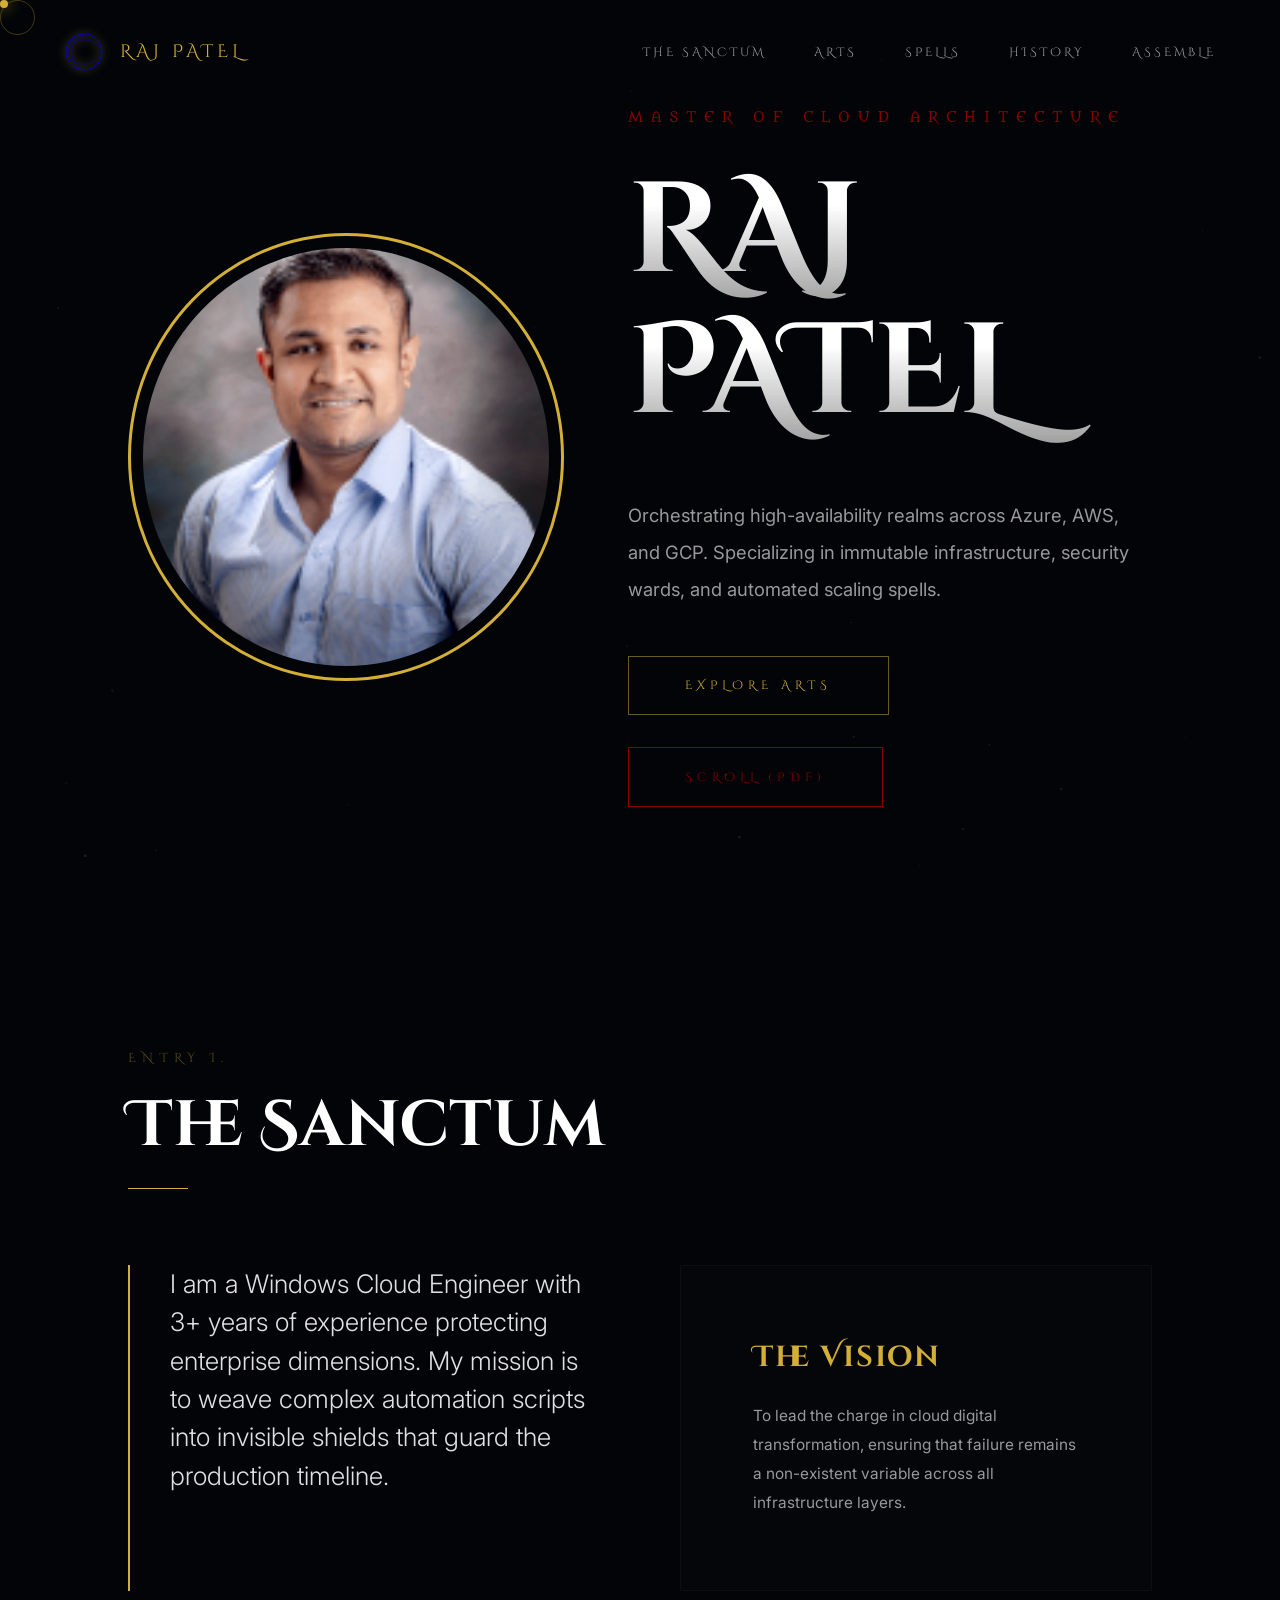
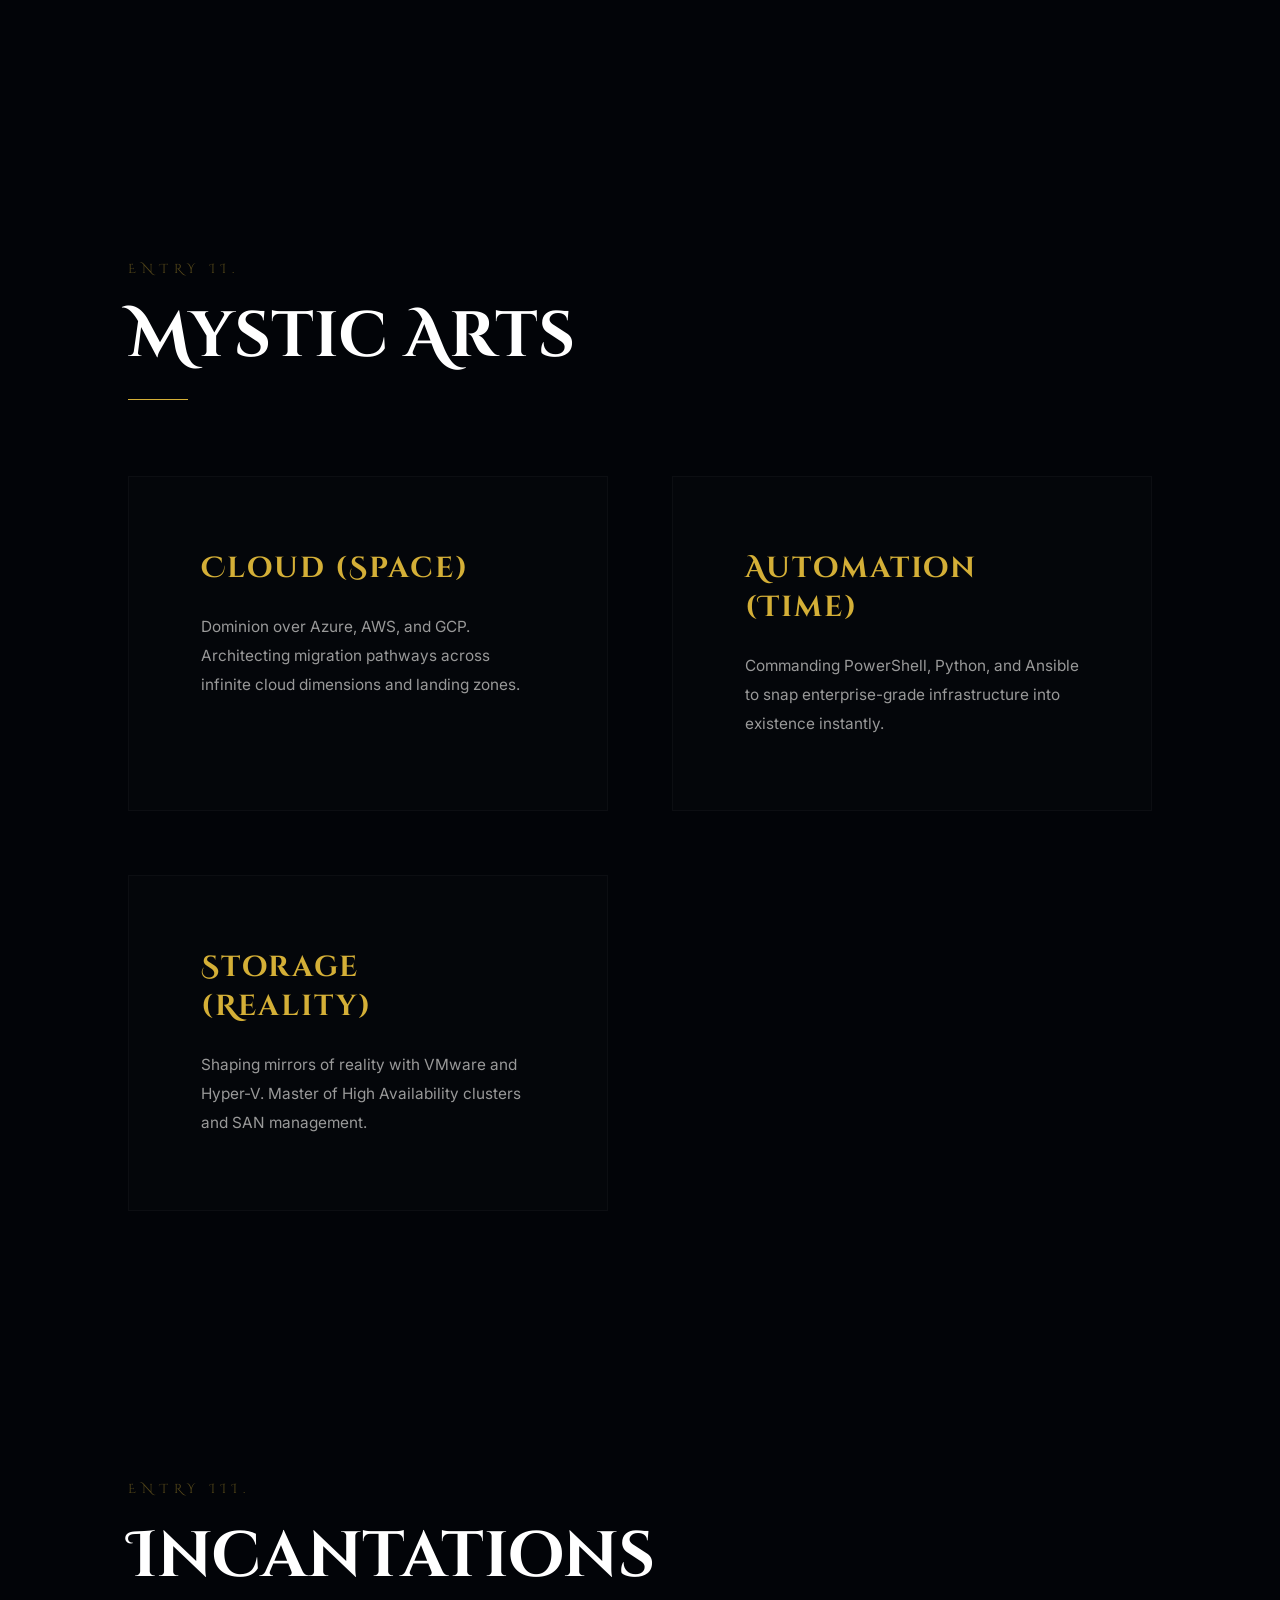
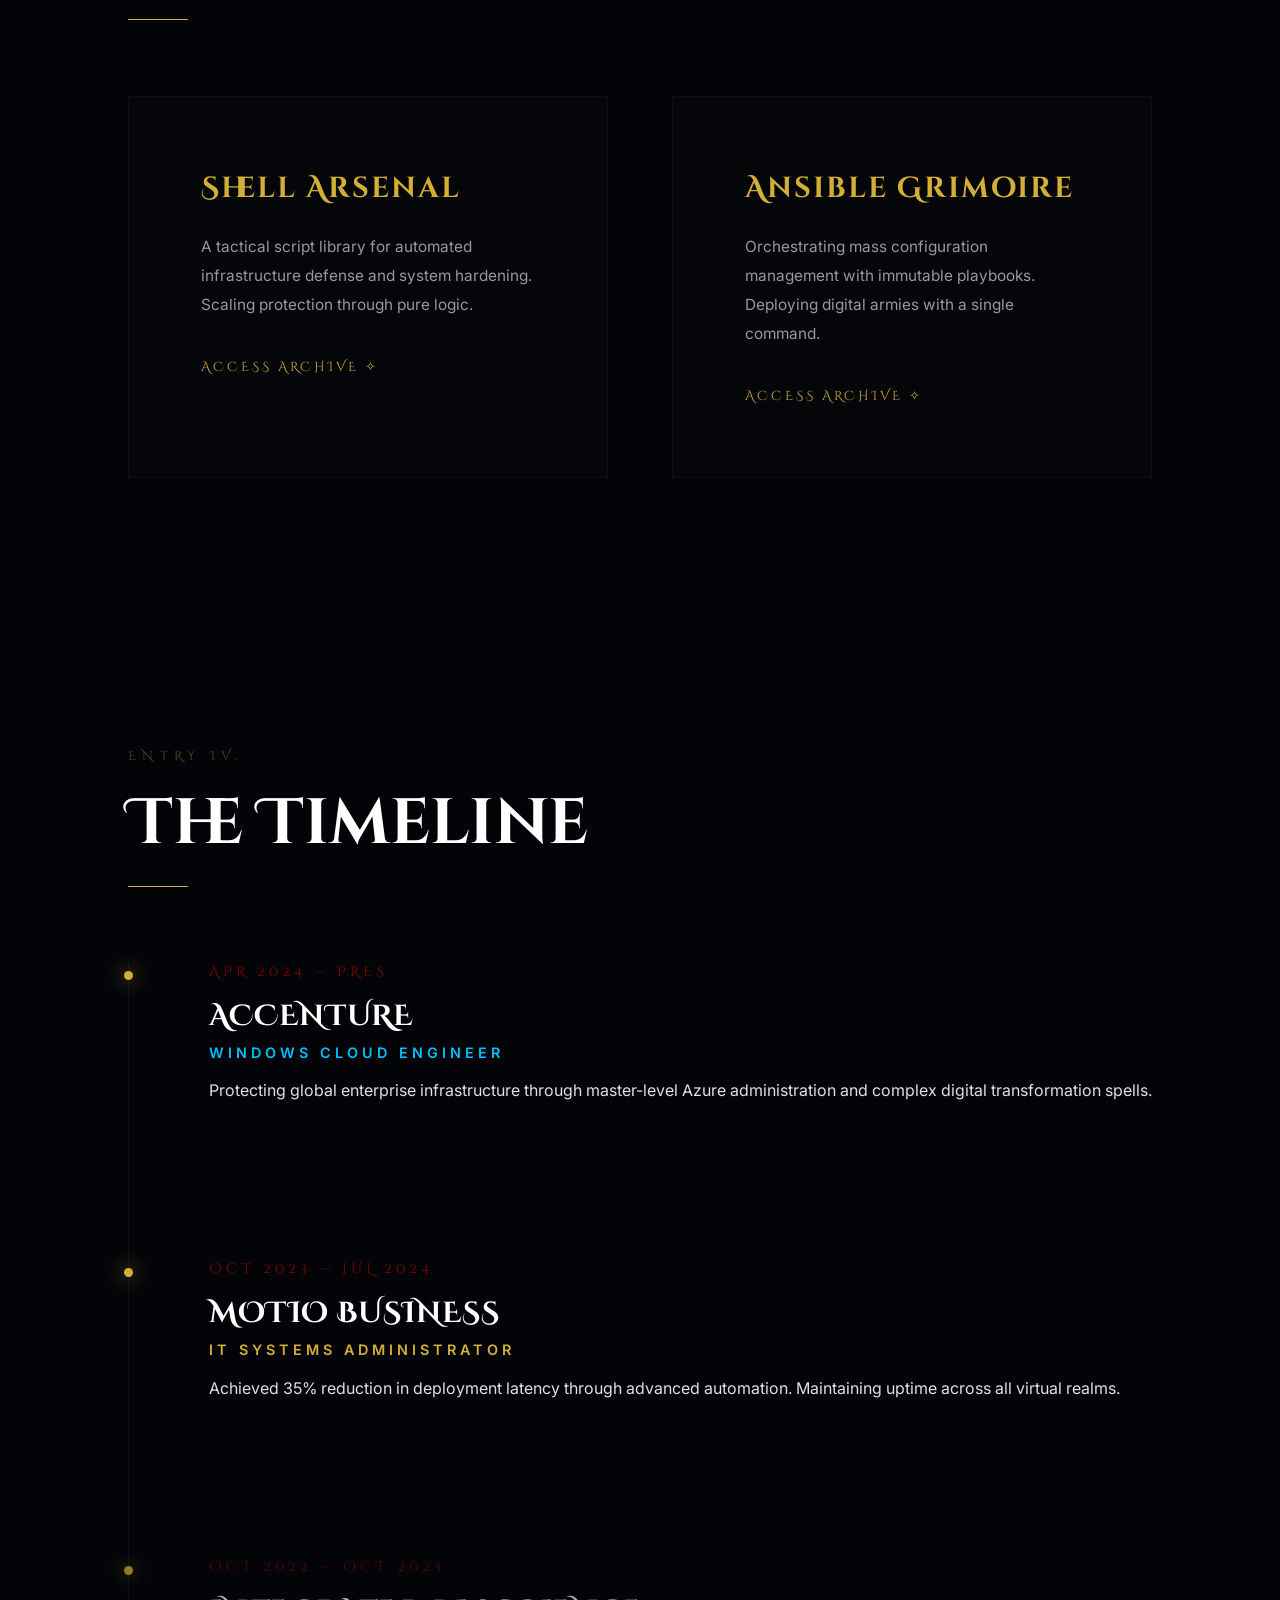
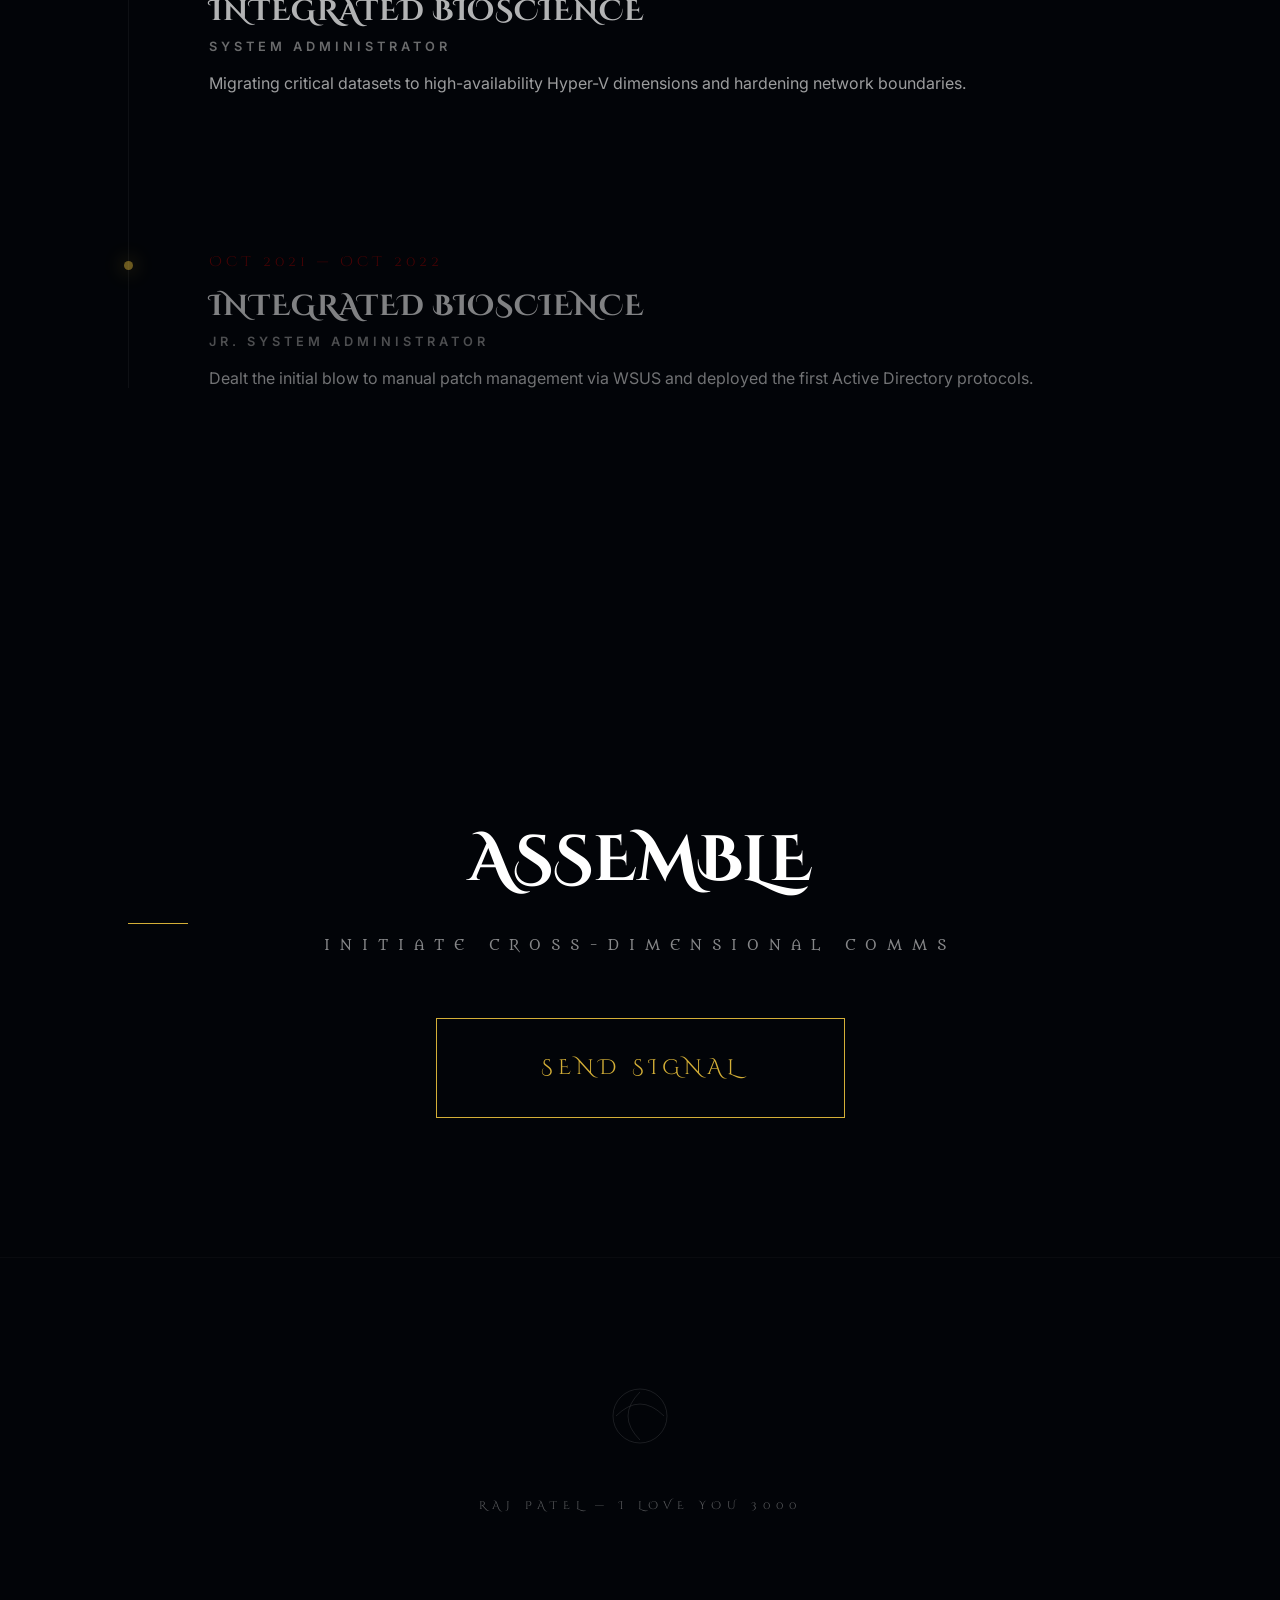
==== index.html @ f77d4f84 "Update index.html" ====
<!DOCTYPE html>
<html lang="en">

<head>
    <meta charset="UTF-8">
    <meta name="viewport" content="width=device-width, initial-scale=1.0">
    <meta name="description"
        content="Raj Patel | Sorcerer's Seal Refined. Professional Cloud Architect portfolio with master-level aesthetic and animated UI.">
    <title>Raj Patel | Sorcerer's Seal Refined</title>

    <!-- Favicon -->
    <link rel="icon" type="image/png" href="icon.png">
    <link rel="apple-touch-icon" href="icon.png">

    <!-- Premium Web Fonts -->
    <link rel="preconnect" href="https://fonts.googleapis.com">
    <link rel="preconnect" href="https://fonts.gstatic.com" crossorigin>
    <link
        href="https://fonts.googleapis.com/css2?family=Cinzel+Decorative:wght@400;700;900&family=Inter:wght@300;400;600;900&family=Metamorphous&display=swap"
        rel="stylesheet">

    <style>
        :root {
            /* Supreme Palette */
            --bg-void: #020408;
            --portal-gold: #d4af37;
            --eldritch-crimson: #8b0000;
            --mystic-blue: #00bfff;
            --text-silver: #e0e0e0;
            --text-dim: #999999;

            /* Fluid Typography */
            --font-size-hero: clamp(3rem, 10vw, 8rem);
            --font-size-h2: clamp(2rem, 5vw, 4rem);
            --font-size-body: clamp(0.9rem, 1.2vw, 1.1rem);

            /* Fonts */
            --font-mystic: 'Cinzel Decorative', cursive;
            --font-modern: 'Inter', sans-serif;
            --font-ancient: 'Metamorphous', serif;

            /* Smooth Motion */
            --ease-magic: cubic-bezier(0.25, 1, 0.5, 1);
            --magic-speed: 1s;
        }

        * {
            margin: 0;
            padding: 0;
            box-sizing: border-box;
            cursor: none;
        }

        html {
            scroll-behavior: smooth;
        }

        body {
            background-color: var(--bg-void);
            color: var(--text-silver);
            font-family: var(--font-modern);
            overflow-x: hidden;
            -webkit-font-smoothing: antialiased;
            width: 100%;
        }

        /* --- Magic Cursor Logic --- */
        #magic-cursor,
        #magic-aura {
            display: none;
        }

        /* Enable only on large hoverable devices */
        @media (hover: hover) and (min-width: 1025px) {
            #magic-cursor {
                position: fixed;
                width: 8px;
                height: 8px;
                background: var(--portal-gold);
                border-radius: 50%;
                pointer-events: none;
                z-index: 10000;
                box-shadow: 0 0 15px var(--portal-gold);
                display: block;
            }

            #magic-aura {
                position: fixed;
                width: 35px;
                height: 35px;
                border: 1px solid var(--portal-gold);
                border-radius: 50%;
                pointer-events: none;
                z-index: 9999;
                transition: transform 0.15s var(--ease-magic);
                opacity: 0.3;
                display: block;
            }
        }

        /* --- Background Particles --- */
        #magic-canvas {
            position: fixed;
            top: 0;
            left: 0;
            width: 100%;
            height: 100%;
            z-index: -10;
        }

        /* --- Navigation & Mobile Menu --- */
        nav {
            position: fixed;
            top: 0;
            width: 100%;
            padding: clamp(1rem, 3vw, 2rem) 5%;
            display: flex;
            justify-content: space-between;
            align-items: center;
            z-index: 9000;
            /* Stays above the overlay */
            transition: 0.5s var(--ease-magic);
        }

        nav.scrolled {
            padding: 1rem 5%;
            background: rgba(2, 4, 8, 0.9);
            backdrop-filter: blur(20px);
            border-bottom: 1px solid rgba(212, 175, 55, 0.1);
        }

        .logo-box {
            display: flex;
            align-items: center;
            gap: 1rem;
            text-decoration: none;
            z-index: 7000;
        }

        .logo-seal {
            width: clamp(30px, 4vw, 40px);
            height: clamp(30px, 4vw, 40px);
            fill: var(--portal-gold);
            filter: drop-shadow(0 0 5px var(--portal-gold));
        }

        .logo-text {
            font-family: var(--font-mystic);
            font-size: clamp(0.9rem, 1.5vw, 1.1rem);
            color: var(--portal-gold);
            letter-spacing: 4px;
        }

        /* Desktop Links */
        .desktop-links {
            display: flex;
            gap: 3rem;
        }

        .desktop-links a {
            text-decoration: none;
            color: var(--text-dim);
            font-family: var(--font-mystic);
            font-size: 0.75rem;
            text-transform: uppercase;
            letter-spacing: 3px;
            transition: 0.3s;
        }

        .desktop-links a:hover {
            color: var(--portal-gold);
            text-shadow: 0 0 10px var(--portal-gold);
        }

        /* Mobile Menu Controls */
        .menu-controls {
            display: none;
            z-index: 10000;
            position: relative;
        }

        .menu-trigger {
            width: 30px;
            height: 22px;
            display: flex;
            flex-direction: column;
            justify-content: space-between;
            transition: 0.4s;
            background: transparent;
            border: none;
            padding: 0;
        }

        .menu-trigger span {
            width: 100%;
            height: 2px;
            background: var(--portal-gold);
            transition: 0.4s var(--ease-magic);
            transform-origin: center;
        }

        /* Morph Animation */
        .menu-trigger.active span:nth-child(1) {
            transform: translateY(10px) rotate(45deg);
        }

        .menu-trigger.active span:nth-child(2) {
            opacity: 0;
            transform: scaleX(0);
        }

        .menu-trigger.active span:nth-child(3) {
            transform: translateY(-10px) rotate(-45deg);
        }

        /* Full Screen Overlay */
        #mobile-overlay {
            position: fixed;
            top: 0;
            left: 0;
            width: 100%;
            height: 100vh;
            background: rgba(2, 4, 8, 0.98);
            backdrop-filter: blur(20px);
            z-index: 6500;
            display: flex;
            flex-direction: column;
            justify-content: center;
            align-items: center;
            gap: clamp(2rem, 8vh, 4rem);
            visibility: hidden;
            opacity: 0;
            transform: scale(1.1);
            transition: all 0.6s var(--ease-magic);
        }

        #mobile-overlay.active {
            visibility: visible;
            opacity: 1;
            transform: scale(1);
        }

        #mobile-overlay a {
            font-family: var(--font-mystic);
            font-size: clamp(2rem, 10vw, 3rem);
            color: #fff;
            text-decoration: none;
            letter-spacing: 8px;
            transition: 0.4s;
            opacity: 0;
            transform: translateY(20px);
        }

        #mobile-overlay.active a {
            opacity: 1;
            transform: translateY(0);
        }

        #mobile-overlay a:hover {
            color: var(--portal-gold);
            transform: scale(1.1);
        }

        /* --- Hero Section --- */
        .hero {
            min-height: 100vh;
            display: flex;
            flex-wrap: wrap;
            align-items: center;
            justify-content: center;
            padding: 12vh 10%;
            gap: 5vw;
        }

        .hero-text {
            flex: 1.2;
            min-width: 320px;
        }

        .hero-visual {
            flex: 1;
            min-width: 320px;
            display: flex;
            justify-content: center;
            align-items: center;
        }

        .supreme-tag {
            color: var(--eldritch-crimson);
            font-family: var(--font-ancient);
            letter-spacing: 8px;
            font-size: clamp(0.7rem, 2vw, 0.9rem);
            margin-bottom: 1.5rem;
            text-transform: uppercase;
        }

        .hero-name {
            font-family: var(--font-mystic);
            font-size: var(--font-size-hero);
            line-height: 1.1;
            /* Increased to prevent clipping of decorative glyphs */
            color: #fff;
            margin-bottom: 2.5rem;
            padding: 0.1em 0;
            /* Extra clearance for descenders */
        }

        .hero-name span {
            display: block;
            background: linear-gradient(180deg, #fff 30%, #a0a0a0 100%);
            -webkit-background-clip: text;
            background-clip: text;
            -webkit-text-fill-color: transparent;
        }

        .portal-window {
            width: clamp(280px, 35vw, 500px);
            height: clamp(280px, 35vw, 500px);
            border-radius: 50%;
            border: 3px solid var(--portal-gold);
            padding: 12px;
            position: relative;
            background: radial-gradient(circle, rgba(212, 175, 55, 0.1) 0%, transparent 70%);
            animation: pulse-border 5s infinite ease-in-out;
        }

        @keyframes pulse-border {

            0%,
            100% {
                box-shadow: 0 0 30px rgba(212, 175, 55, 0.2);
                border-color: rgba(212, 175, 55, 0.5);
            }

            50% {
                box-shadow: 0 0 70px rgba(212, 175, 55, 0.7);
                border-color: var(--portal-gold);
            }
        }

        .portal-img {
            width: 100%;
            height: 100%;
            border-radius: 50%;
            object-fit: cover;
            filter: grayscale(20%) contrast(1.1);
            transition: 0.5s;
        }

        .portal-window:hover .portal-img {
            filter: grayscale(0%) contrast(1.2);
            transform: scale(1.05);
        }

        /* --- Sections --- */
        section {
            padding: 15vh 10%;
        }

        .header-box {
            margin-bottom: 6rem;
            position: relative;
        }

        .header-num {
            font-family: var(--font-mystic);
            color: var(--portal-gold);
            font-size: 0.8rem;
            opacity: 0.4;
            letter-spacing: 6px;
            display: block;
            margin-bottom: 1rem;
        }

        .header-title {
            font-family: var(--font-mystic);
            font-size: var(--font-size-h2);
            color: #fff;
            position: relative;
        }

        .header-title::after {
            content: '';
            position: absolute;
            left: 0;
            bottom: -20px;
            width: 60px;
            height: 1px;
            background: var(--portal-gold);
        }

        /* --- Cards & Grid --- */
        .mystic-grid {
            display: grid;
            grid-template-columns: repeat(auto-fit, minmax(320px, 1fr));
            gap: 4rem;
        }

        .supreme-card {
            background: rgba(255, 255, 255, 0.01);
            border: 1px solid rgba(255, 255, 255, 0.03);
            padding: clamp(2.5rem, 6vw, 4.5rem);
            position: relative;
            transition: 0.8s var(--ease-magic);
            overflow: hidden;
        }

        .supreme-card::before {
            content: '';
            position: absolute;
            top: 0;
            left: 0;
            width: 100%;
            height: 2px;
            background: linear-gradient(90deg, transparent, var(--portal-gold), transparent);
            transform: translateX(-100%);
            transition: 0.8s;
        }

        .supreme-card:hover {
            background: rgba(255, 255, 255, 0.03);
            border-color: rgba(212, 175, 55, 0.2);
            transform: translateY(-20px);
        }

        .supreme-card:hover::before {
            transform: translateX(100%);
        }

        .supreme-card h3 {
            font-family: var(--font-mystic);
            font-size: 1.8rem;
            margin-bottom: 1.5rem;
            color: var(--portal-gold);
            letter-spacing: 2px;
        }

        .supreme-card p {
            color: var(--text-dim);
            line-height: 1.9;
            font-size: var(--font-size-body);
        }

        .history-list {
            border-left: 1px solid rgba(255, 255, 255, 0.05);
            padding-left: clamp(2.5rem, 8vw, 5rem);
        }

        .history-node {
            margin-bottom: 10rem;
            position: relative;
        }

        .history-node::before {
            content: '';
            position: absolute;
            left: calc(-1 * clamp(2.5rem, 8vw, 5rem) - 5px);
            top: 0.5rem;
            width: 9px;
            height: 9px;
            background: var(--portal-gold);
            box-shadow: 0 0 20px var(--portal-gold);
            border-radius: 50%;
        }

        .node-meta {
            font-family: var(--font-mystic);
            color: var(--eldritch-crimson);
            font-size: 0.85rem;
            letter-spacing: 4px;
            margin-bottom: 1rem;
            display: block;
        }

        /* --- Buttons --- */
        .btn-group {
            display: flex;
            gap: 2rem;
            flex-wrap: wrap;
            margin-top: 3rem;
        }

        .btn-supreme {
            padding: 1.3rem 3.5rem;
            background: transparent;
            border: 1px solid rgba(212, 175, 55, 0.5);
            color: var(--portal-gold);
            font-family: var(--font-mystic);
            text-transform: uppercase;
            letter-spacing: 5px;
            text-decoration: none;
            display: inline-block;
            transition: 0.4s;
            position: relative;
            z-index: 1;
            overflow: hidden;
            font-size: 0.75rem;
        }

        .btn-supreme::after {
            content: '';
            position: absolute;
            top: 0;
            left: -100%;
            width: 100%;
            height: 100%;
            background: var(--portal-gold);
            transition: 0.5s var(--ease-magic);
            z-index: -1;
        }

        .btn-supreme:hover {
            color: #000;
            border-color: var(--portal-gold);
            box-shadow: 0 0 40px rgba(212, 175, 55, 0.4);
        }

        .btn-supreme:hover::after {
            left: 0;
        }

        /* --- Footer --- */
        footer {
            padding: 8rem 10%;
            border-top: 1px solid rgba(255, 255, 255, 0.03);
            text-align: center;
        }

        .footer-logo {
            width: 60px;
            margin-bottom: 3rem;
            opacity: 0.2;
            fill: var(--portal-gold);
        }

        /* --- Mobile Responsive Rules --- */
        @media (max-width: 1100px) {
            .hero {
                text-align: center;
                flex-direction: column;
                padding-top: 18vh;
            }

            .hero-text {
                order: 2;
                width: 100%;
                display: flex;
                flex-direction: column;
                align-items: center;
            }

            .btn-group {
                justify-content: center;
                width: 100%;
            }

            .hero-visual {
                order: 1;
                width: 100%;
                margin-bottom: 5rem;
            }

            .desktop-links {
                display: none;
            }

            .menu-controls {
                display: flex;
            }
        }

        @media (max-width: 600px) {
            section {
                padding: 12vh 8%;
            }

            .btn-group {
                flex-direction: row;
                justify-content: center;
                align-items: stretch;
                gap: 1rem;
                flex-wrap: nowrap;
                width: 100%;
            }

            .btn-supreme {
                flex: 1 1 0;
                display: flex;
                justify-content: center;
                align-items: center;
                text-align: center;
                padding: 1rem 0;
                font-size: 0.70rem;
                box-sizing: border-box;
                white-space: nowrap;
            }

            .history-list {
                padding-left: 2.5rem;
            }

            .history-node::before {
                left: -2.8rem;
            }
        }

        /* Reveal Animation Utility */
        .reveal {
            opacity: 0;
            transform: translateY(40px);
            transition: 1.2s var(--ease-magic);
        }

        .reveal.active {
            opacity: 1;
            transform: translateY(0);
        }
    </style>
</head>

<body>
    <!-- Magic Elements -->
    <div id="magic-cursor"></div>
    <div id="magic-aura"></div>
    <canvas id="magic-canvas"></canvas>

    <!-- Navigation Bar -->
    <nav id="navbar">
        <a href="#" class="logo-box">
            <svg class="logo-seal" viewBox="0 0 100 100">
                <circle cx="50" cy="50" r="45" fill="none" stroke="currentColor" stroke-width="2" />
                <path d="M 10 50 C 10 10, 90 10, 90 50 C 90 90, 10 90, 10 50" fill="none" stroke="currentColor" />
                <path d="M 50 10 C 10 10, 10 90, 50 90" fill="none" stroke="currentColor" />
            </svg>
            <span class="logo-text">RAJ PATEL</span>
        </a>
        <div class="desktop-links">
            <a href="#about">THE SANCTUM</a>
            <a href="#skills">ARTS</a>
            <a href="#projects">SPELLS</a>
            <a href="#experience">HISTORY</a>
            <a href="#contact">ASSEMBLE</a>
        </div>
        <div class="menu-controls">
            <button class="menu-trigger" onclick="toggleMenu()" aria-label="Open Menu">
                <span></span>
                <span></span>
                <span></span>
            </button>
        </div>
    </nav>

    <!-- Mobile Navigation Overlay -->
    <div id="mobile-overlay">
        <a href="#about" style="transition-delay: 0.1s;" onclick="toggleMenu()">Sanctum</a>
        <a href="#skills" style="transition-delay: 0.2s;" onclick="toggleMenu()">Arts</a>
        <a href="#projects" style="transition-delay: 0.3s;" onclick="toggleMenu()">Spells</a>
        <a href="#experience" style="transition-delay: 0.4s;" onclick="toggleMenu()">History</a>
        <a href="#contact" style="transition-delay: 0.5s;" onclick="toggleMenu()">Assemble</a>
    </div>

    <main>
        <!-- Hero Section -->
        <section class="hero" id="home">
            <div class="hero-visual reveal">
                <div class="portal-window">
                    <img src="https://iamraj-patel.github.io/image.png" alt="Raj Patel" class="portal-img">
                </div>
            </div>
            <div class="hero-text reveal">
                <p class="supreme-tag">Master of Cloud Architecture</p>
                <h1 class="hero-name">
                    <span>RAJ</span>
                    <span>PATEL</span>
                </h1>
                <p style="color: var(--text-dim); line-height: 2; font-size: 1.15rem; max-width: 600px;">
                    Orchestrating high-availability realms across Azure, AWS, and GCP. Specializing in immutable
                    infrastructure, security wards, and automated scaling spells.
                </p>
                <div class="btn-group">
                    <a href="#projects" class="btn-supreme">Explore Arts</a>
                    <a href="https://iamraj-patel.github.io/resume/Raj-Patel-08-01-2024.pdf" target="_blank"
                        class="btn-supreme"
                        style="border-color: var(--eldritch-crimson); color: var(--eldritch-crimson);">Scroll (PDF)</a>
                </div>
            </div>
        </section>

        <!-- About Section -->
        <section id="about" class="reveal">
            <div class="header-box">
                <span class="header-num">ENTRY I.</span>
                <h2 class="header-title">The Sanctum</h2>
            </div>
            <div style="display: grid; grid-template-columns: repeat(auto-fit, minmax(300px, 1fr)); gap: 5rem;">
                <p
                    style="font-size: 1.6rem; font-weight: 300; line-height: 1.5; border-left: 2px solid var(--portal-gold); padding-left: 2.5rem;">
                    I am a Windows Cloud Engineer with 3+ years of experience protecting enterprise dimensions. My
                    mission is to weave complex automation scripts into invisible shields that guard the production
                    timeline.
                </p>
                <div class="supreme-card">
                    <h3>The Vision</h3>
                    <p>To lead the charge in cloud digital transformation, ensuring that failure remains a non-existent
                        variable across all infrastructure layers.</p>
                </div>
            </div>
        </section>

        <!-- Skills Section -->
        <section id="skills" class="reveal">
            <div class="header-box">
                <span class="header-num">ENTRY II.</span>
                <h2 class="header-title">Mystic Arts</h2>
            </div>
            <div class="mystic-grid">
                <div class="supreme-card">
                    <h3>Cloud (Space)</h3>
                    <p>Dominion over Azure, AWS, and GCP. Architecting migration pathways across infinite cloud
                        dimensions and landing zones.</p>
                </div>
                <div class="supreme-card">
                    <h3>Automation (Time)</h3>
                    <p>Commanding PowerShell, Python, and Ansible to snap enterprise-grade infrastructure into existence
                        instantly.</p>
                </div>
                <div class="supreme-card">
                    <h3>Storage (Reality)</h3>
                    <p>Shaping mirrors of reality with VMware and Hyper-V. Master of High Availability clusters and SAN
                        management.</p>
                </div>
            </div>
        </section>

        <!-- Projects Section -->
        <section id="projects" class="reveal">
            <div class="header-box">
                <span class="header-num">ENTRY III.</span>
                <h2 class="header-title">Incantations</h2>
            </div>
            <div class="mystic-grid">
                <div class="supreme-card">
                    <h3>Shell Arsenal</h3>
                    <p>A tactical script library for automated infrastructure defense and system hardening. Scaling
                        protection through pure logic.</p>
                    <a href="https://github.com/iamraj-patel/shell-script" target="_blank"
                        style="color: var(--portal-gold); text-decoration: none; display: block; margin-top: 2.5rem; font-family: var(--font-mystic); letter-spacing: 3px; font-size: 0.8rem;">ACCESS
                        ARCHIVE ✧</a>
                </div>
                <div class="supreme-card">
                    <h3>Ansible Grimoire</h3>
                    <p>Orchestrating mass configuration management with immutable playbooks. Deploying digital armies
                        with a single command.</p>
                    <a href="https://github.com/iamraj-patel/Ansible-Main" target="_blank"
                        style="color: var(--portal-gold); text-decoration: none; display: block; margin-top: 2.5rem; font-family: var(--font-mystic); letter-spacing: 3px; font-size: 0.8rem;">ACCESS
                        ARCHIVE ✧</a>
                </div>
            </div>
        </section>

        <!-- Experience Section -->
        <section id="experience" class="reveal">
            <div class="header-box">
                <span class="header-num">ENTRY IV.</span>
                <h2 class="header-title">The Timeline</h2>
            </div>
            <div class="history-list">
                <div class="history-node">
                    <span class="node-meta">APR 2024 — PRES</span>
                    <h3
                        style="font-family: var(--font-mystic); color: #fff; font-size: 1.8rem; margin-bottom: 0.5rem; letter-spacing: 1px;">
                        ACCENTURE</h3>
                    <p
                        style="color: var(--mystic-blue); margin-bottom: 1.2rem; font-size: 0.9rem; letter-spacing: 4px; font-weight: 600;">
                        WINDOWS CLOUD ENGINEER</p>
                    <p>Protecting global enterprise infrastructure through master-level Azure administration and complex
                        digital transformation spells.</p>
                </div>
                <div class="history-node">
                    <span class="node-meta">OCT 2023 — JUL 2024</span>
                    <h3
                        style="font-family: var(--font-mystic); color: #fff; font-size: 1.8rem; margin-bottom: 0.5rem; letter-spacing: 1px;">
                        MOTIO BUSINESS</h3>
                    <p
                        style="color: var(--portal-gold); margin-bottom: 1.2rem; font-size: 0.9rem; letter-spacing: 4px; font-weight: 600;">
                        IT SYSTEMS ADMINISTRATOR</p>
                    <p>Achieved 35% reduction in deployment latency through advanced automation. Maintaining uptime
                        across all virtual realms.</p>
                </div>
                <div class="history-node" style="opacity: 0.7;">
                    <span class="node-meta">OCT 2022 — OCT 2023</span>
                    <h3
                        style="font-family: var(--font-mystic); color: #fff; font-size: 1.8rem; margin-bottom: 0.5rem; letter-spacing: 1px;">
                        INTEGRATED BIOSCIENCE</h3>
                    <p
                        style="color: var(--text-dim); margin-bottom: 1.2rem; font-size: 0.8rem; letter-spacing: 4px; font-weight: 600;">
                        SYSTEM ADMINISTRATOR</p>
                    <p>Migrating critical datasets to high-availability Hyper-V dimensions and hardening network
                        boundaries.</p>
                </div>
                <div class="history-node" style="opacity: 0.5;">
                    <span class="node-meta">OCT 2021 — OCT 2022</span>
                    <h3
                        style="font-family: var(--font-mystic); color: #fff; font-size: 1.8rem; margin-bottom: 0.5rem; letter-spacing: 1px;">
                        INTEGRATED BIOSCIENCE</h3>
                    <p
                        style="color: var(--text-dim); margin-bottom: 1.2rem; font-size: 0.8rem; letter-spacing: 4px; font-weight: 600;">
                        JR. SYSTEM ADMINISTRATOR</p>
                    <p>Dealt the initial blow to manual patch management via WSUS and deployed the first Active
                        Directory protocols.</p>
                </div>
            </div>
        </section>

        <!-- Final Signal -->
        <section id="contact" style="text-align: center;" class="reveal">
            <h2 class="header-title" style="margin-bottom: 2rem;">ASSEMBLE</h2>
            <p
                style="letter-spacing: 10px; font-family: var(--font-ancient); margin-bottom: 4rem; opacity: 0.6; font-size: 0.9rem;">
                INITIATE CROSS-DIMENSIONAL COMMS</p>
            <a href="mailto:rajpatel2011998@gmail.com" class="btn-supreme"
                style="font-size: 1.3rem; padding: 2.2rem 6.5rem; border-color: var(--portal-gold);">Send Signal</a>
        </section>
    </main>

    <footer>
        <svg class="footer-logo" viewBox="0 0 100 100">
            <circle cx="50" cy="50" r="45" fill="none" stroke="currentColor" stroke-width="1" />
            <path d="M 10 50 Q 50 10 90 50" fill="none" stroke="currentColor" />
            <path d="M 50 10 Q 10 50 50 90" fill="none" stroke="currentColor" />
        </svg>
        <p
            style="font-family: var(--font-mystic); letter-spacing: 6px; opacity: 0.4; font-size: 0.7rem; text-transform: uppercase;">
            RAJ PATEL — I LOVE YOU 3000
        </p>
    </footer>

    <script>
        // --- Magic Cursor Flow (Desktop Only) ---
        const cursor = document.getElementById('magic-cursor');
        const aura = document.getElementById('magic-aura');

        const isHoverDevice = window.matchMedia("(hover: hover) and (min-width: 1025px)").matches;

        if (isHoverDevice && cursor && aura) {
            document.addEventListener('mousemove', (e) => {
                cursor.style.left = e.clientX + 'px';
                cursor.style.top = e.clientY + 'px';
                aura.style.left = (e.clientX - 17.5) + 'px';
                aura.style.top = (e.clientY - 17.5) + 'px';
            });
        }

        // --- Improved Menu Toggle ---
        function toggleMenu() {
            const trigger = document.querySelector('.menu-trigger');
            const overlay = document.getElementById('mobile-overlay');
            const isClosing = overlay.classList.contains('active');

            trigger.classList.toggle('active');
            overlay.classList.toggle('active');

            document.body.style.overflow = isClosing ? 'auto' : 'hidden';

            // Add a "Sling Ring" rotation effect to the overlay when opening
            if (!isClosing) {
                overlay.style.transition = 'all 0.8s cubic-bezier(0.25, 1, 0.5, 1)';
            } else {
                overlay.style.transition = 'all 0.5s ease-in';
            }
        }

        // --- Sticky Navbar Transition ---
        window.addEventListener('scroll', () => {
            const nav = document.getElementById('navbar');
            if (window.scrollY > 80) nav.classList.add('scrolled');
            else nav.classList.remove('scrolled');
        });

        // --- Magic Particle Field ---
        const canvas = document.getElementById('magic-canvas');
        const ctx = canvas.getContext('2d');
        let pts = [];

        function initCanvas() {
            canvas.width = window.innerWidth;
            canvas.height = window.innerHeight;
        }
        window.addEventListener('resize', initCanvas);
        initCanvas();

        class Spark {
            constructor() { this.spawn(); }
            spawn() {
                this.x = Math.random() * canvas.width;
                this.y = Math.random() * canvas.height;
                this.r = Math.random() * 1.5;
                this.vX = (Math.random() - 0.5) * 0.3;
                this.vY = (Math.random() - 0.5) * 0.3;
                this.o = Math.random();
            }
            update() {
                this.x += this.vX; this.y += this.vY;
                if (this.x < 0 || this.x > canvas.width || this.y < 0 || this.y > canvas.height) this.spawn();
            }
            draw() {
                ctx.fillStyle = `rgba(212, 175, 55, ${this.o * 0.15})`;
                ctx.beginPath(); ctx.arc(this.x, this.y, this.r, 0, Math.PI * 2); ctx.fill();
            }
        }
        for (let i = 0; i < 70; i++) pts.push(new Spark());

        function loop() {
            ctx.clearRect(0, 0, canvas.width, canvas.height);
            pts.forEach(p => { p.update(); p.draw(); });
            requestAnimationFrame(loop);
        }
        loop();

        // --- Intersection Reveal Observer ---
        const observer = new IntersectionObserver((entries) => {
            entries.forEach(e => { if (e.isIntersecting) e.target.classList.add('active'); });
        }, { threshold: 0.1 });
        document.querySelectorAll('.reveal').forEach(el => observer.observe(el));
    </script>
</body>

</html>
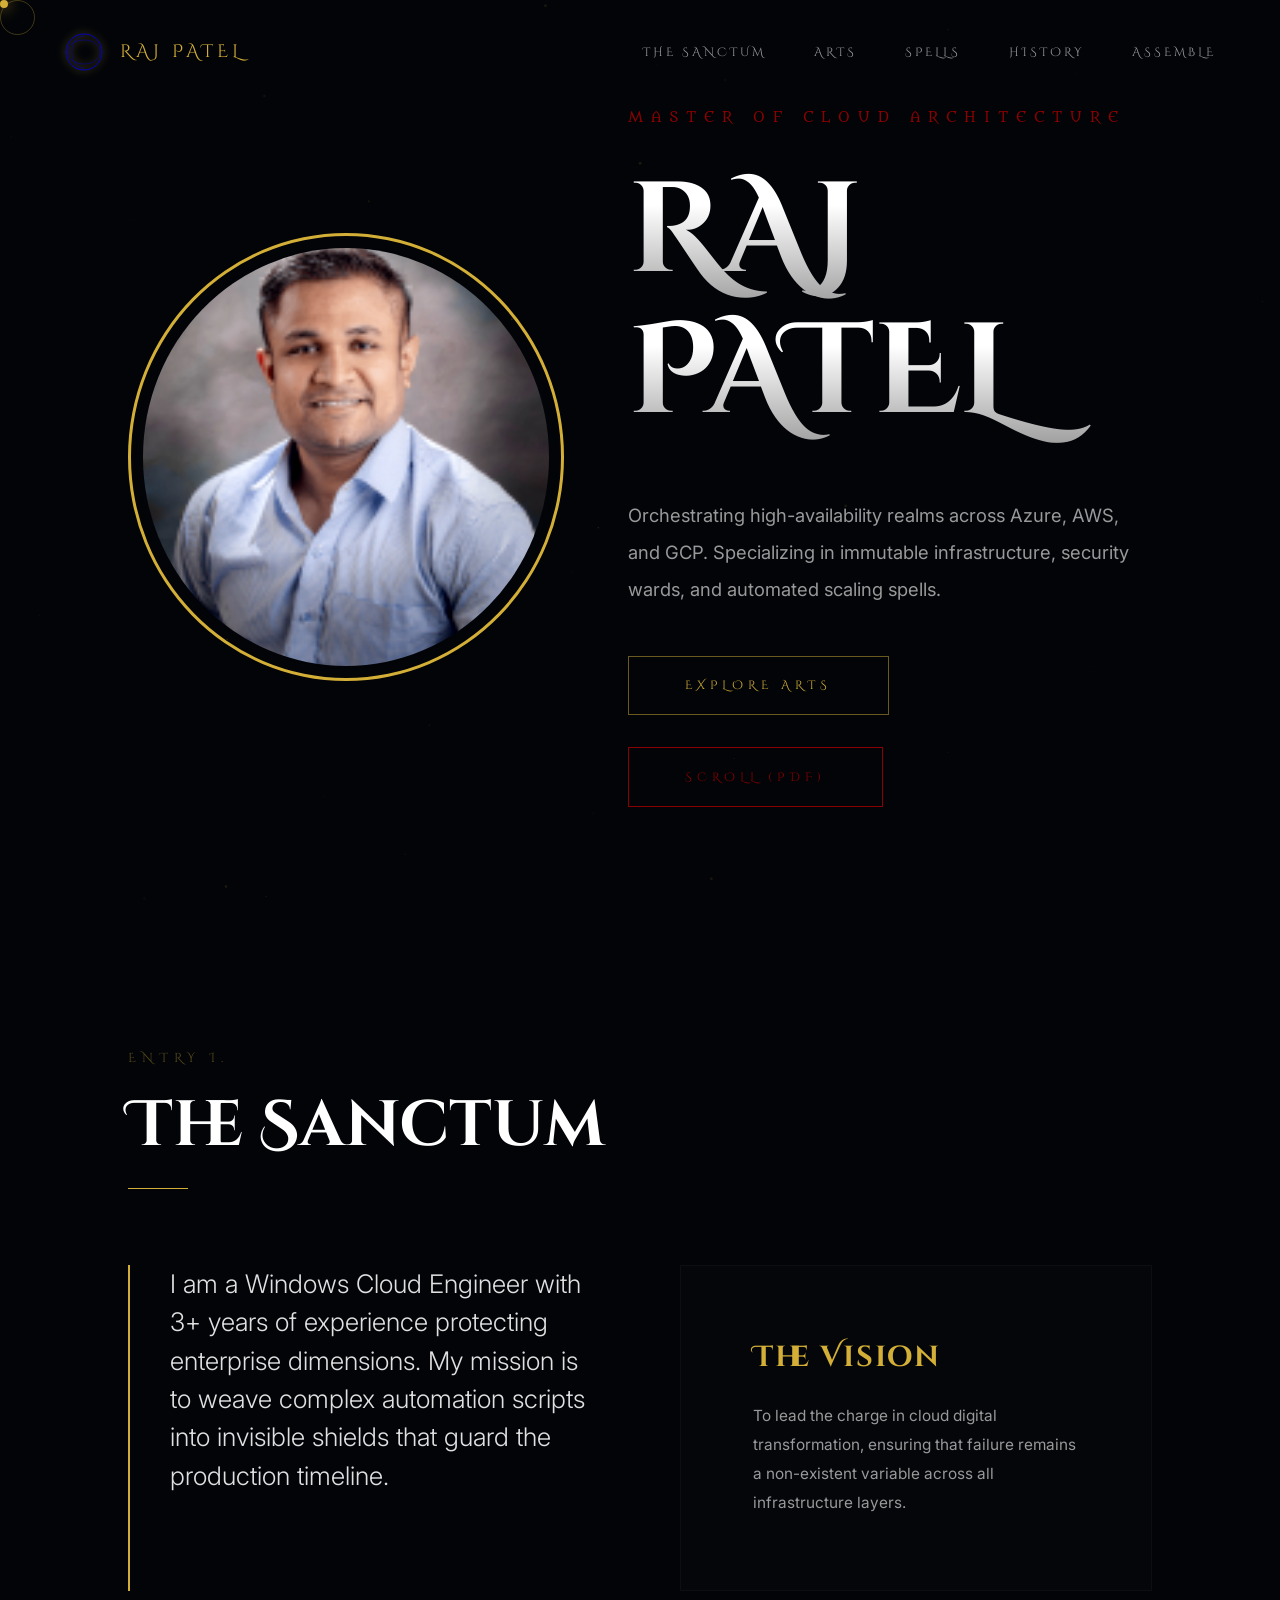
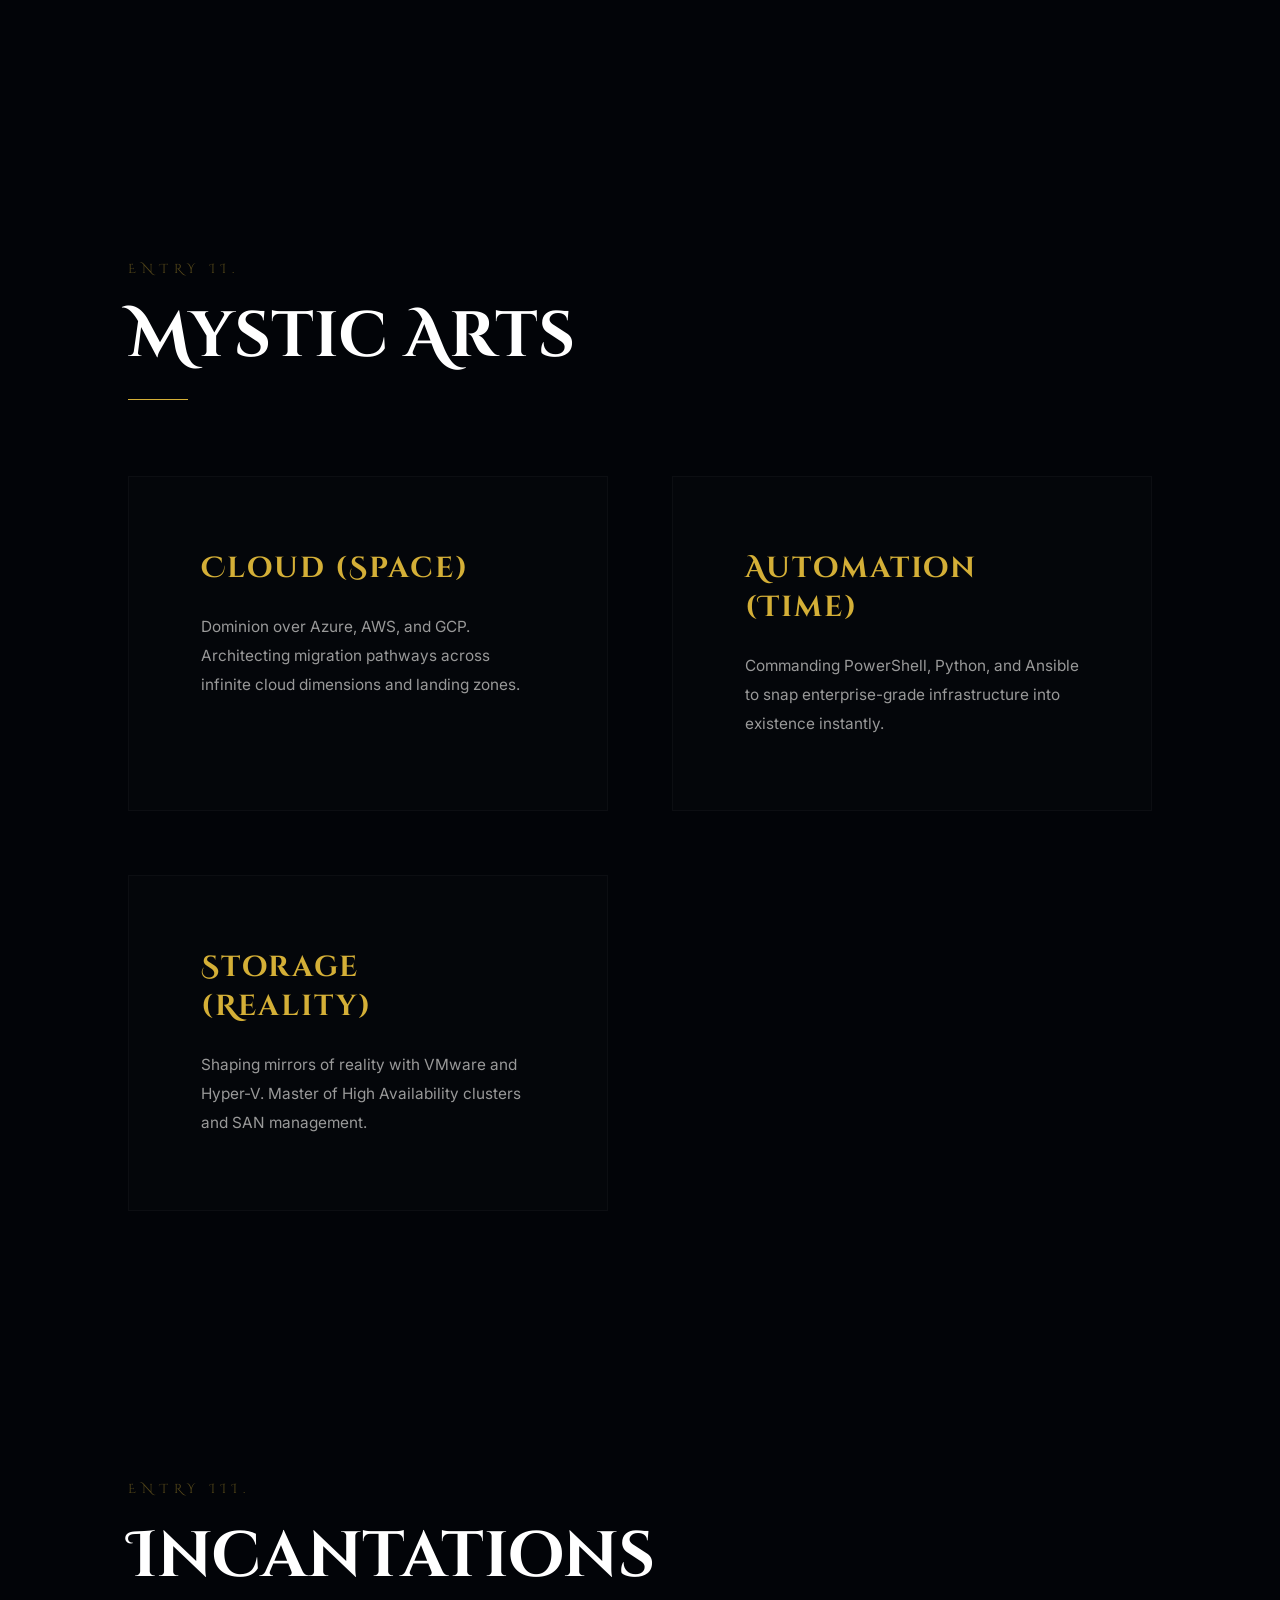
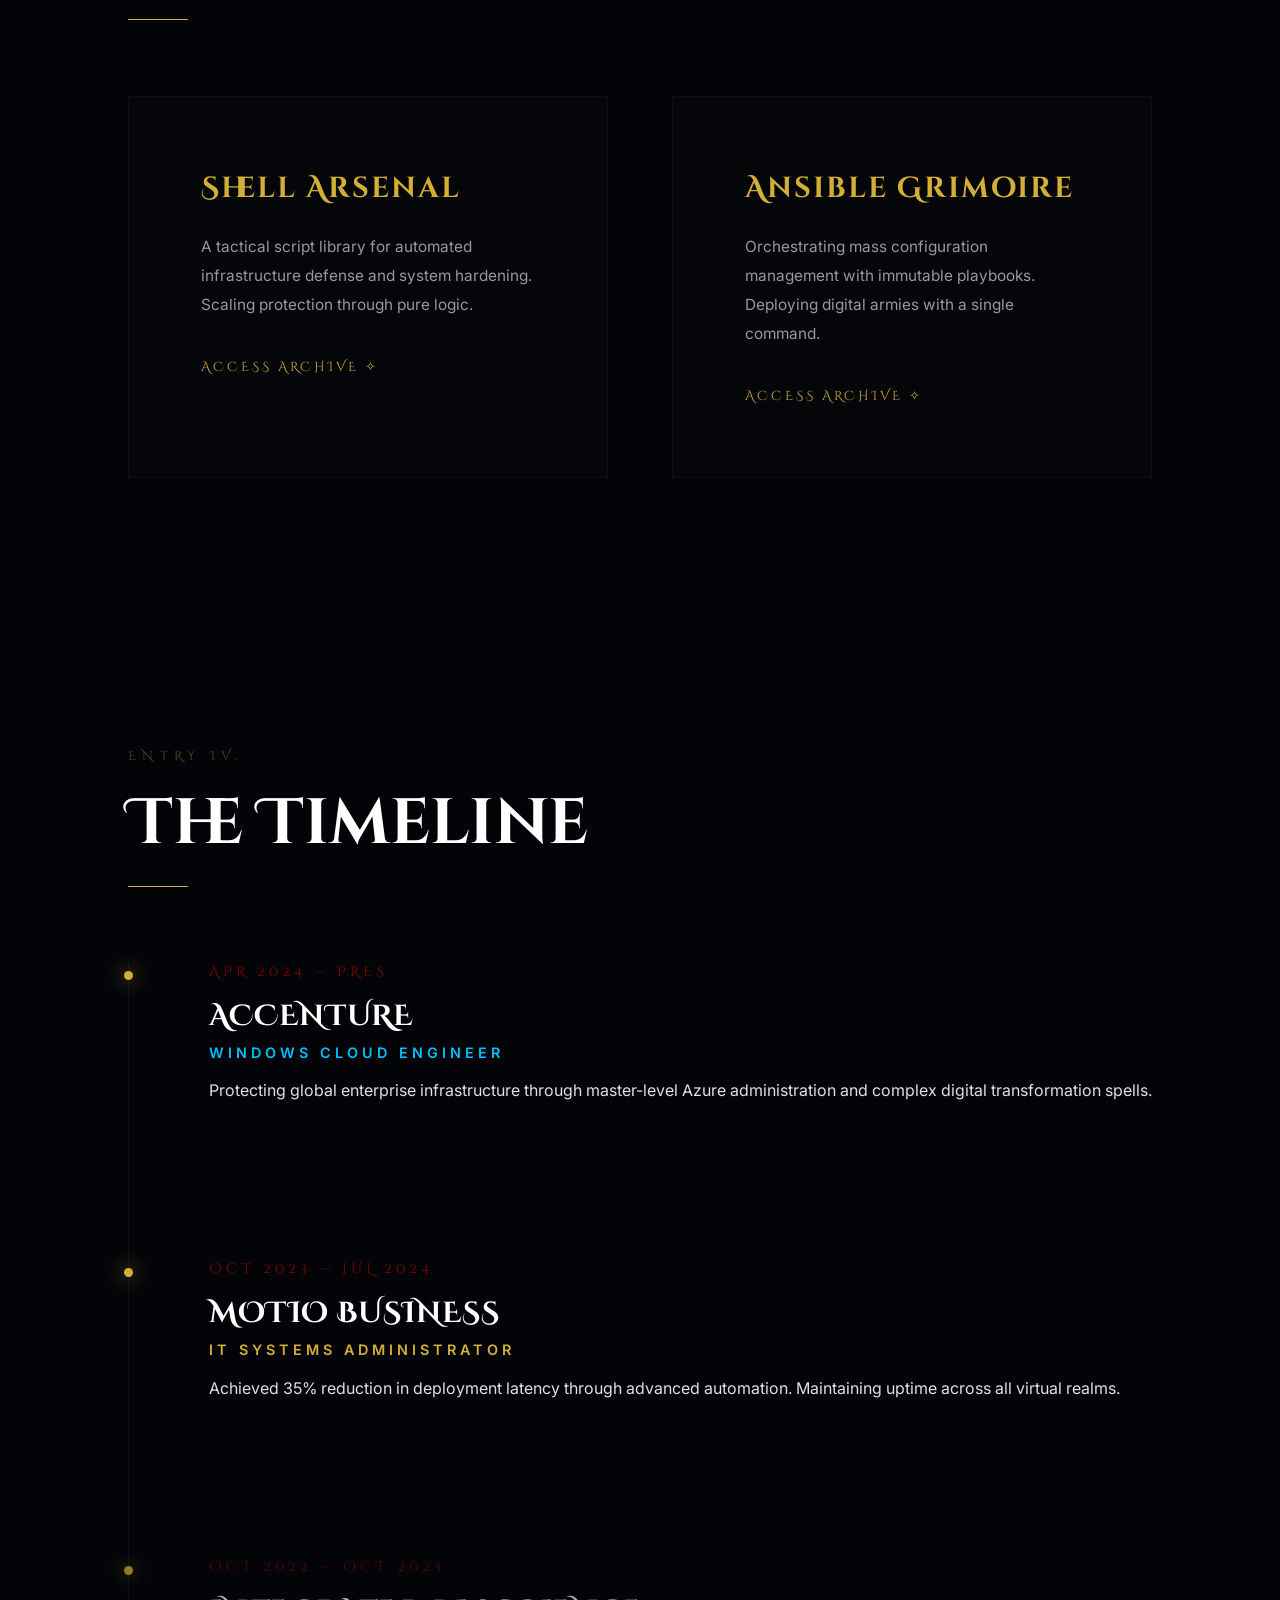
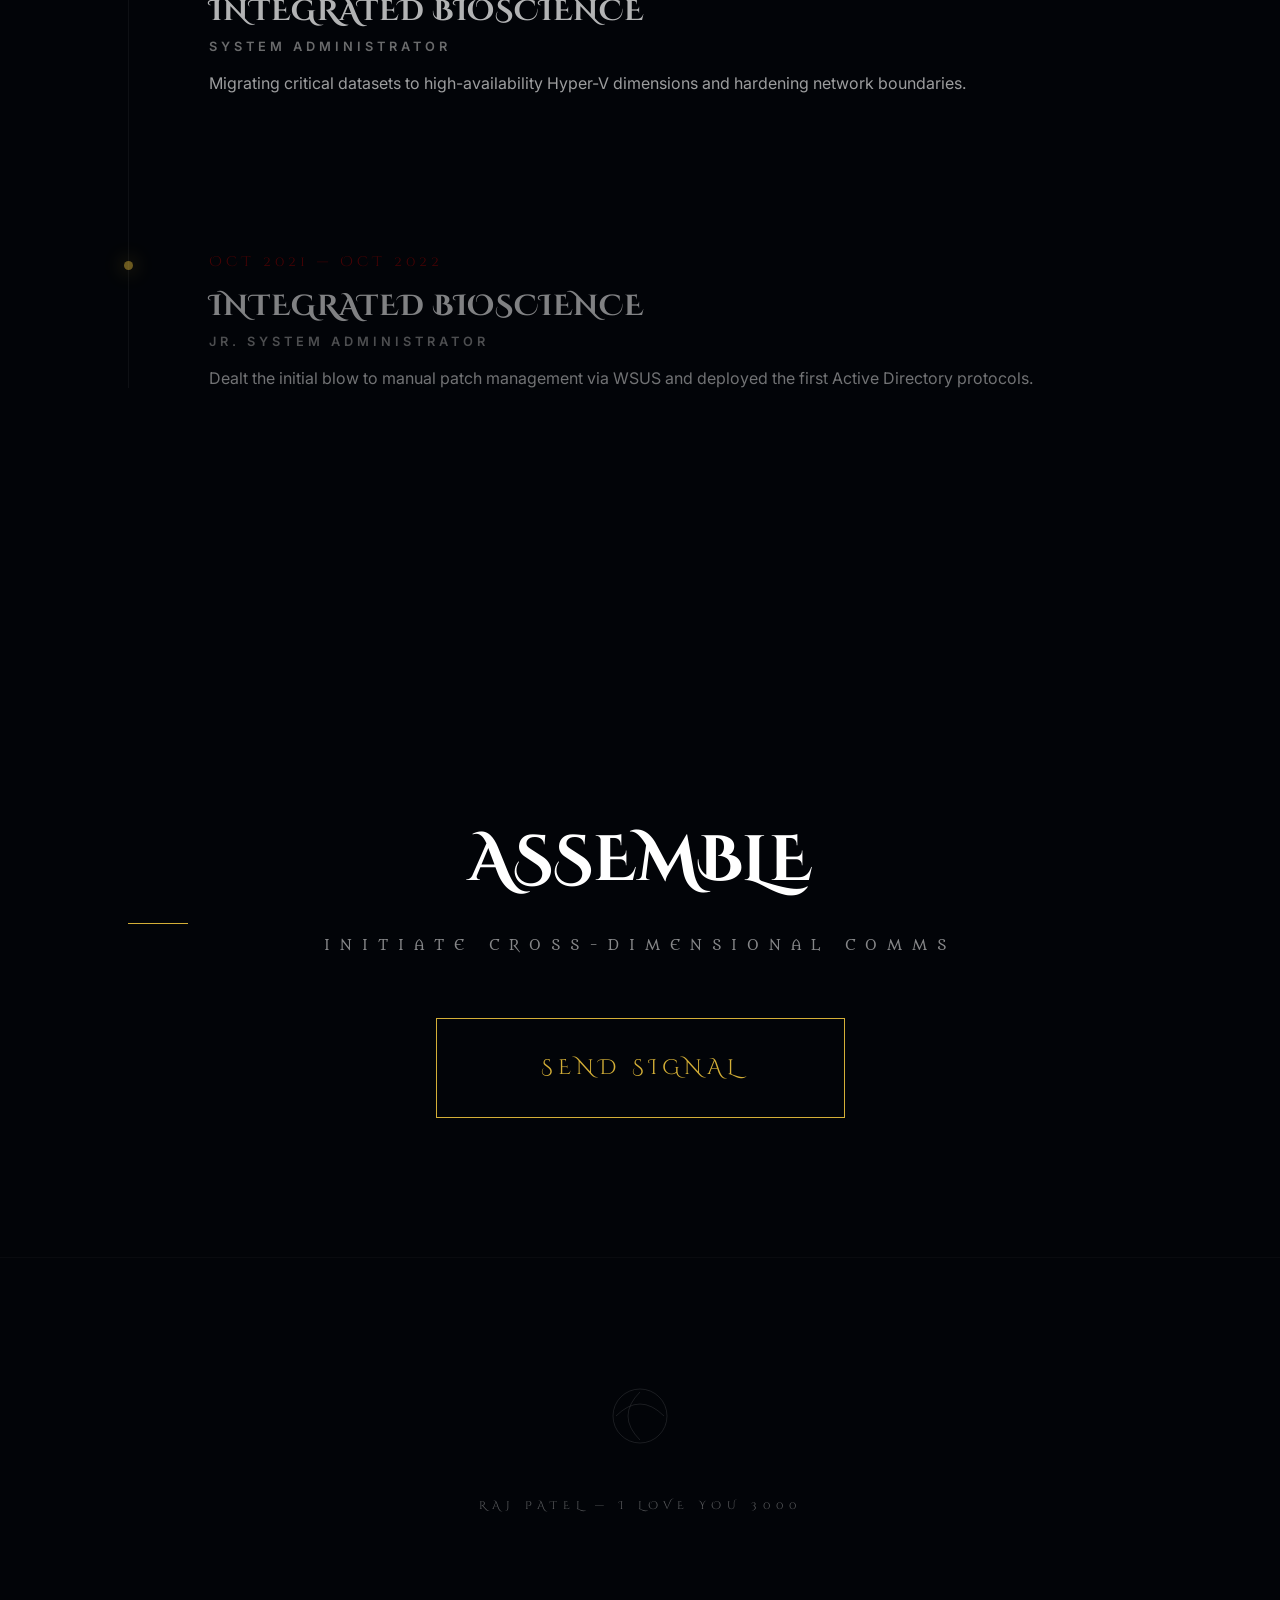
==== commit a575b3b0: "Update index.html" ====
--- a/index.html
+++ b/index.html
@@ -575,24 +575,27 @@
             }
 
             .btn-group {
-                flex-direction: row;
+                display: grid;
+                grid-template-columns: 1fr 1fr;
                 justify-content: center;
-                align-items: stretch;
                 gap: 1rem;
-                flex-wrap: nowrap;
                 width: 100%;
+                max-width: 450px;
+                margin-left: auto;
+                margin-right: auto;
             }
 
             .btn-supreme {
-                flex: 1 1 0;
                 display: flex;
                 justify-content: center;
                 align-items: center;
                 text-align: center;
-                padding: 1rem 0;
-                font-size: 0.70rem;
+                padding: 1.2rem 0.5rem;
+                font-size: 0.65rem;
+                letter-spacing: 2px;
                 box-sizing: border-box;
                 white-space: nowrap;
+                width: 100%;
             }
 
             .history-list {
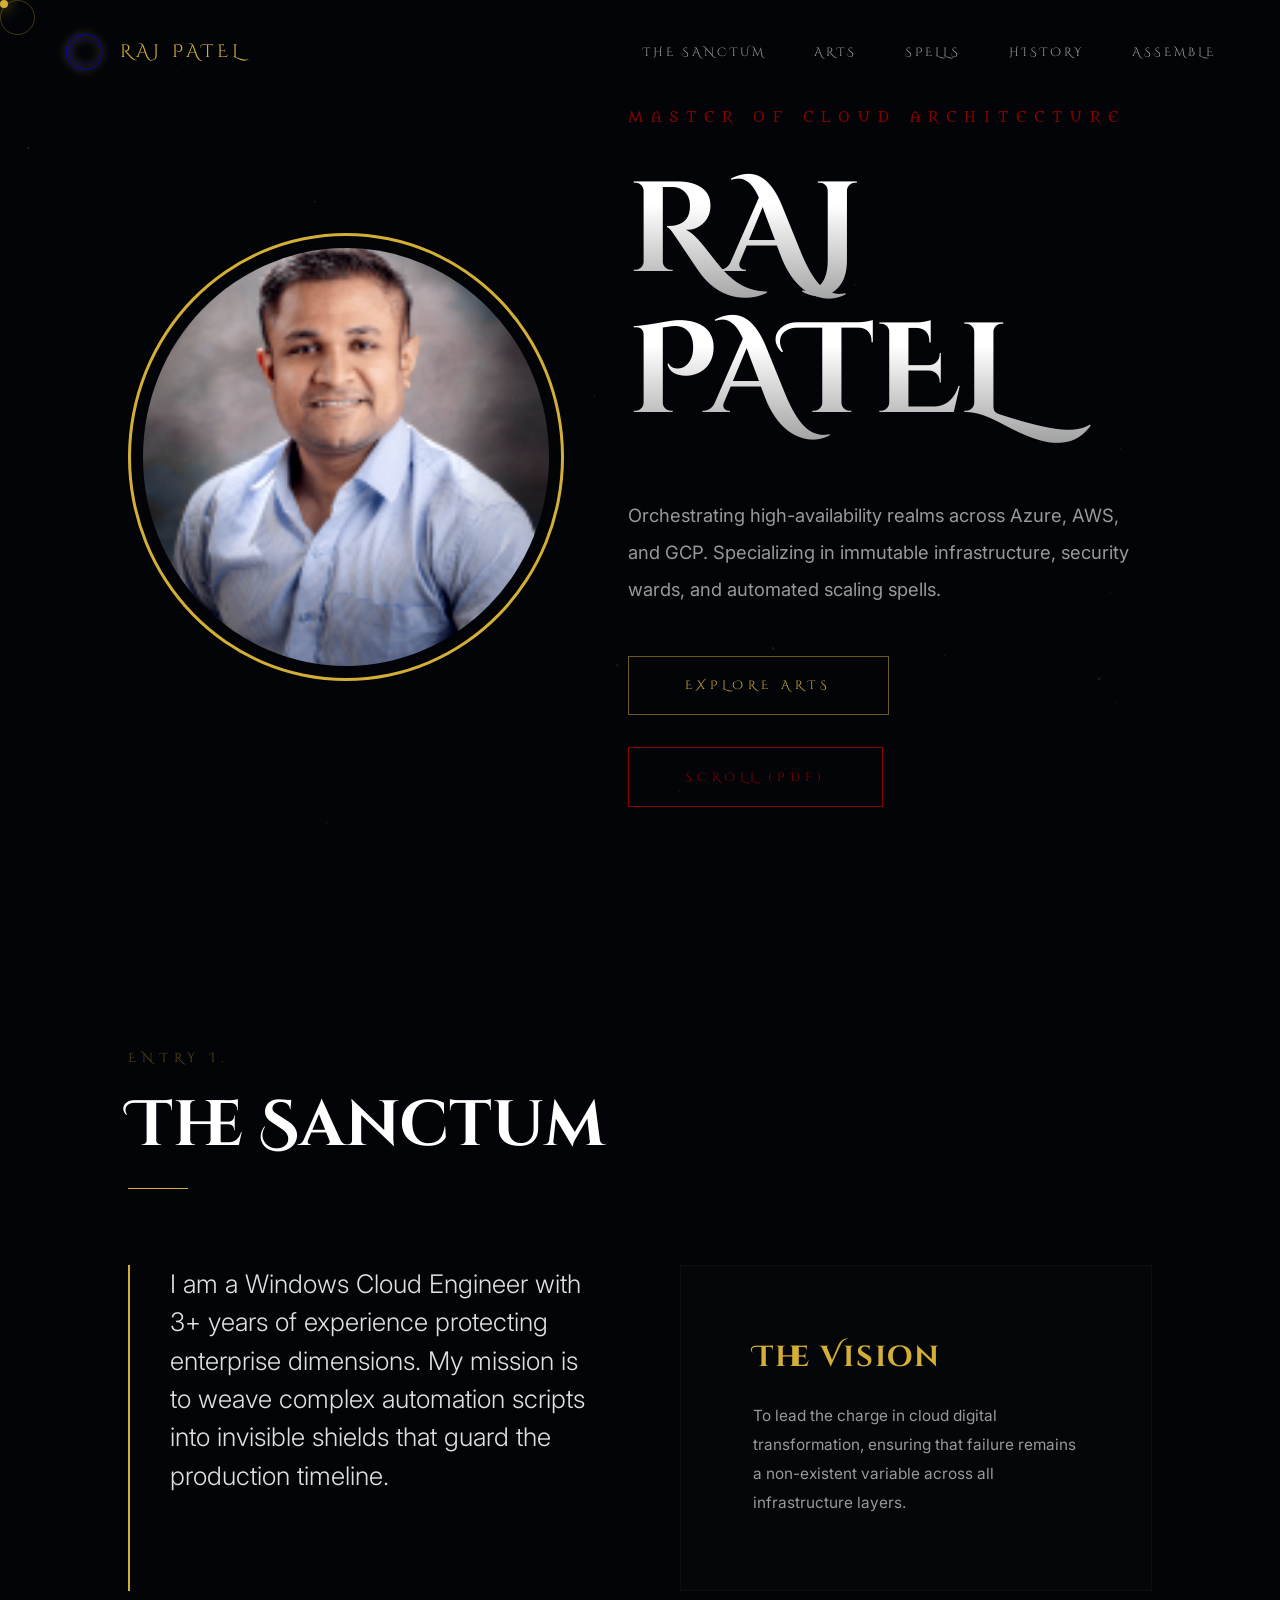
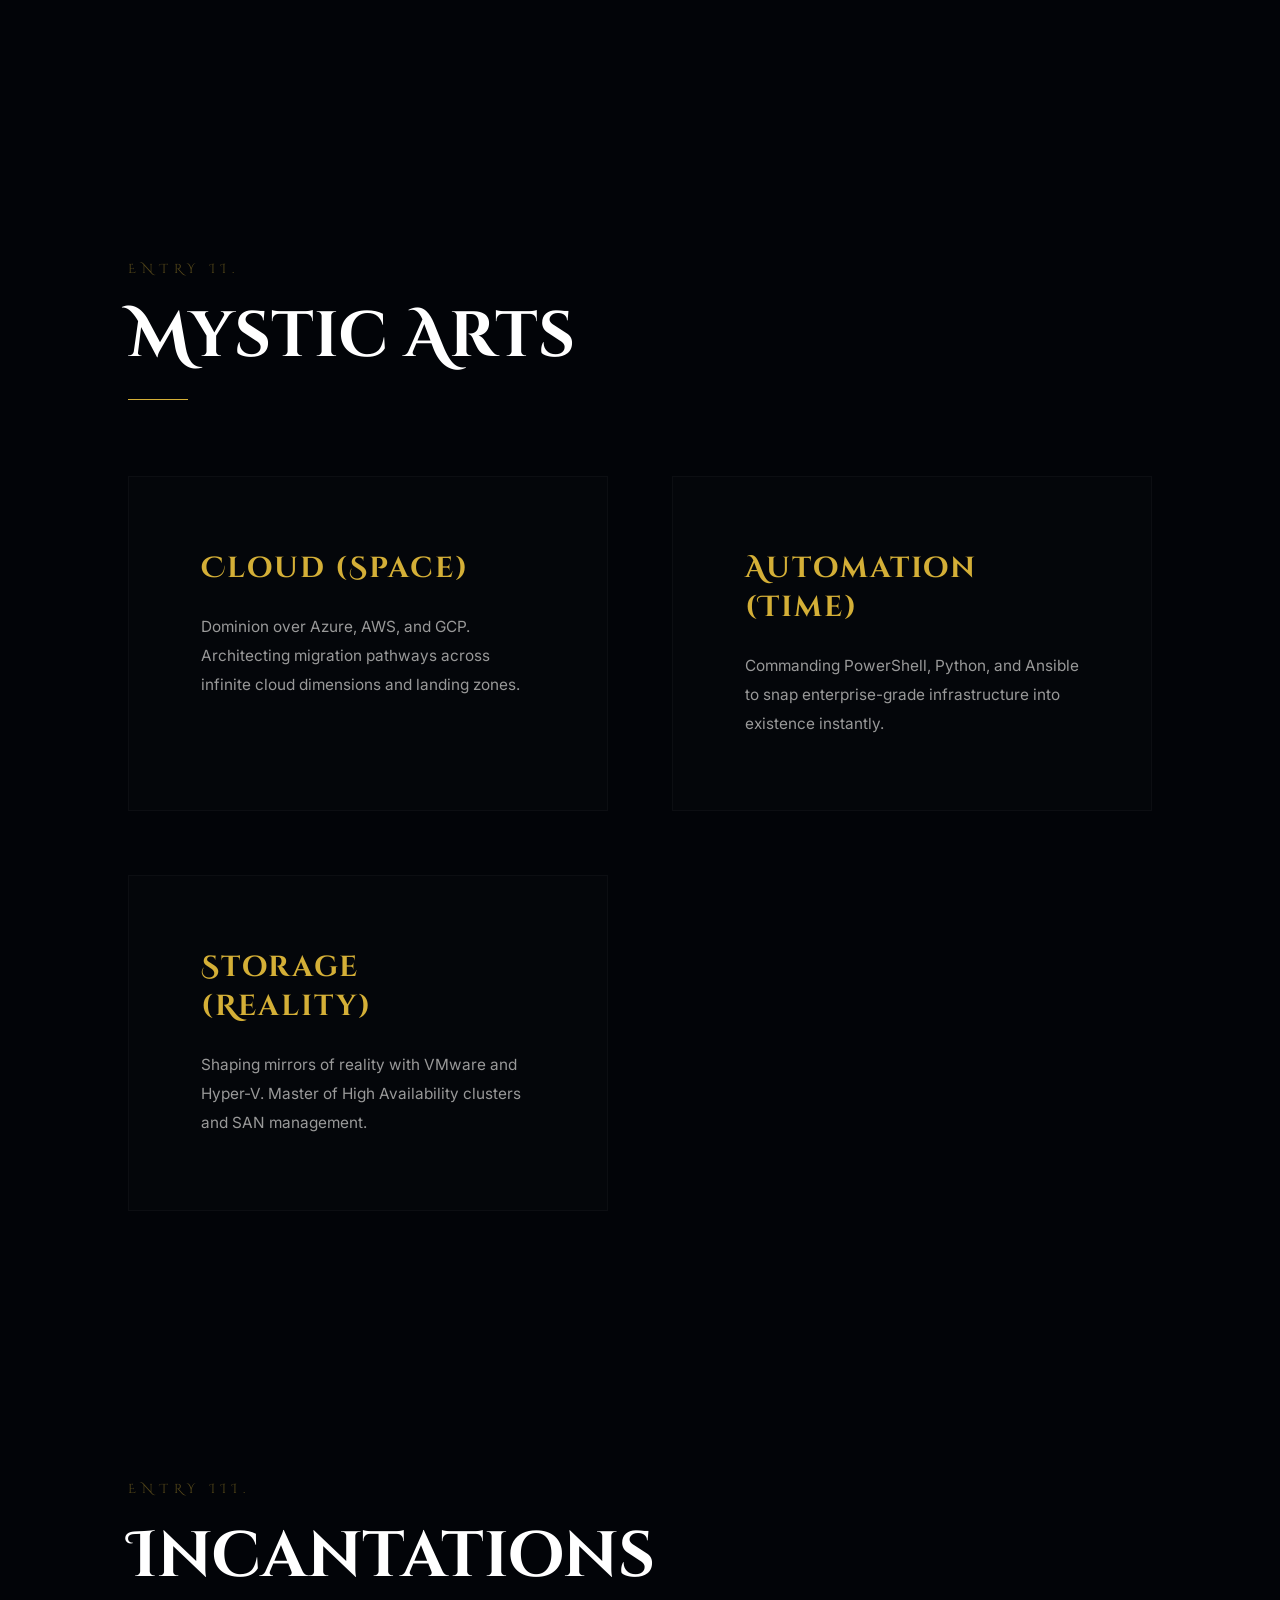
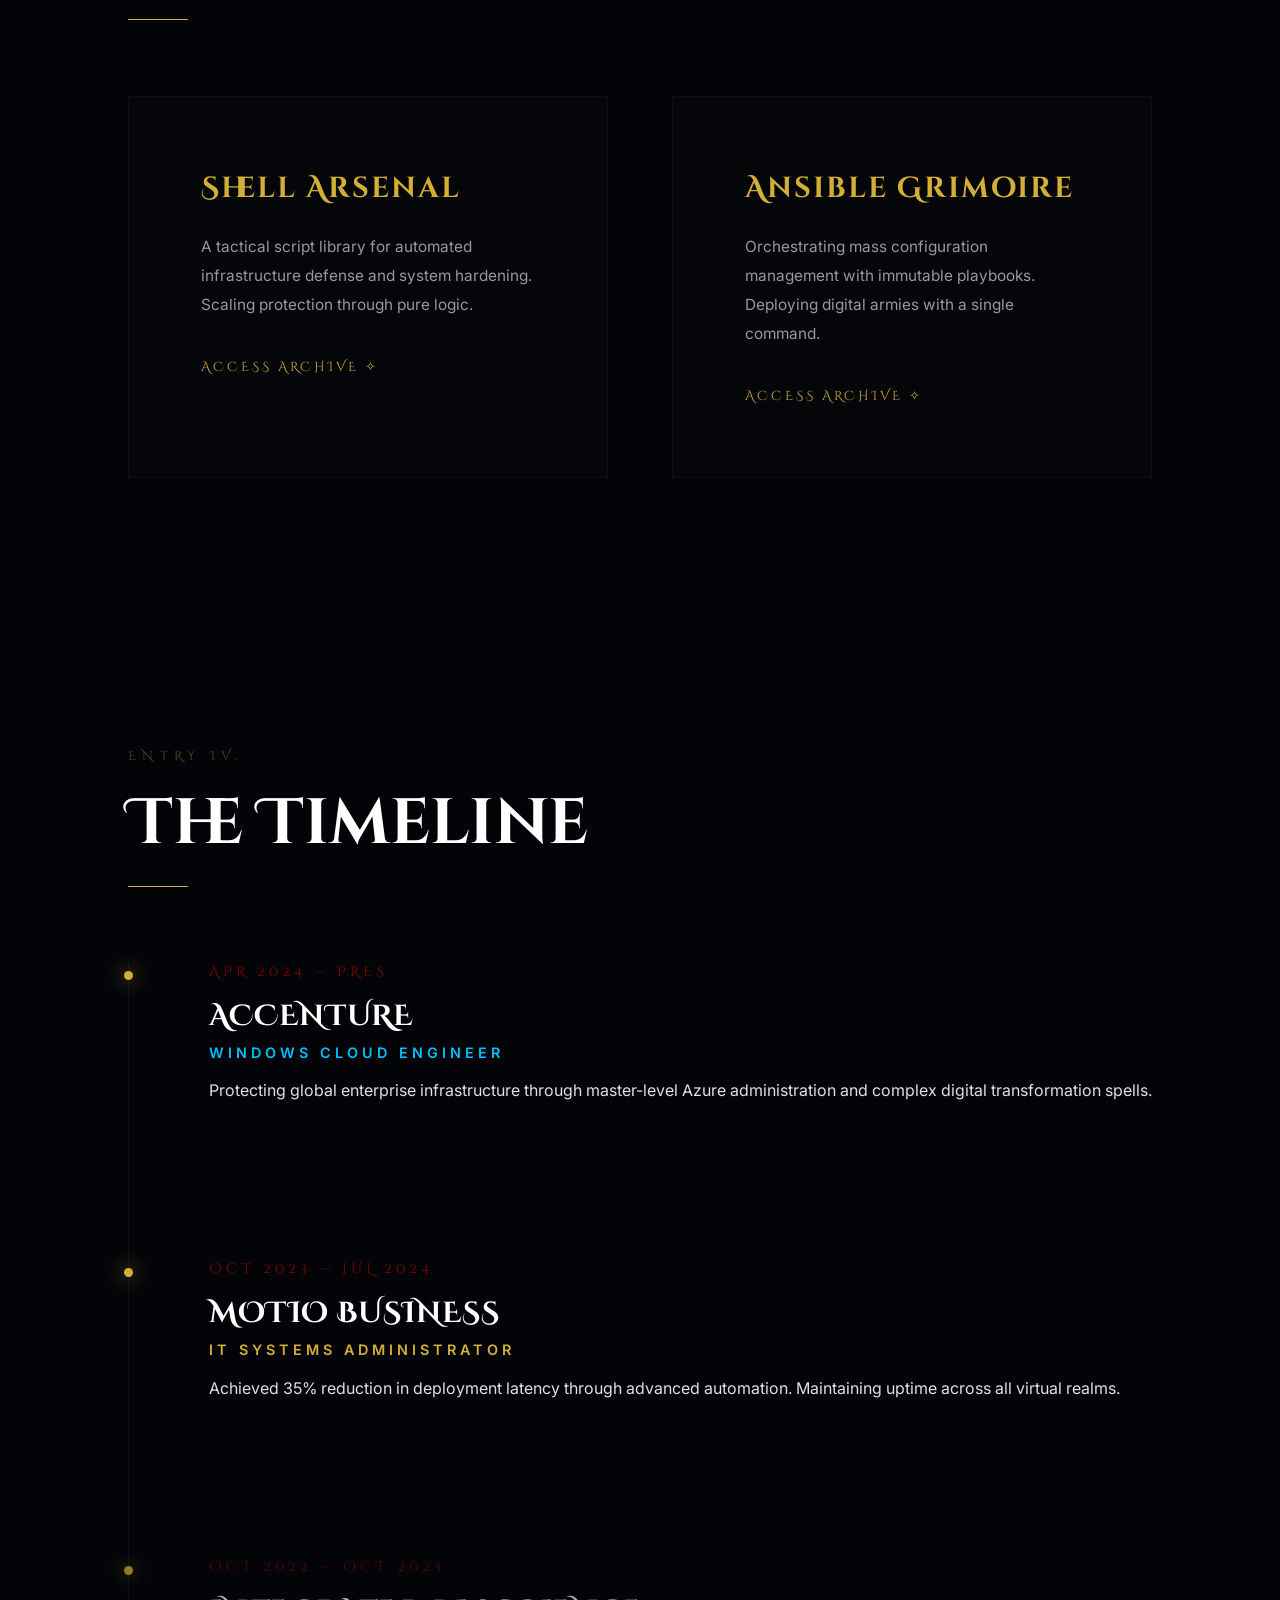
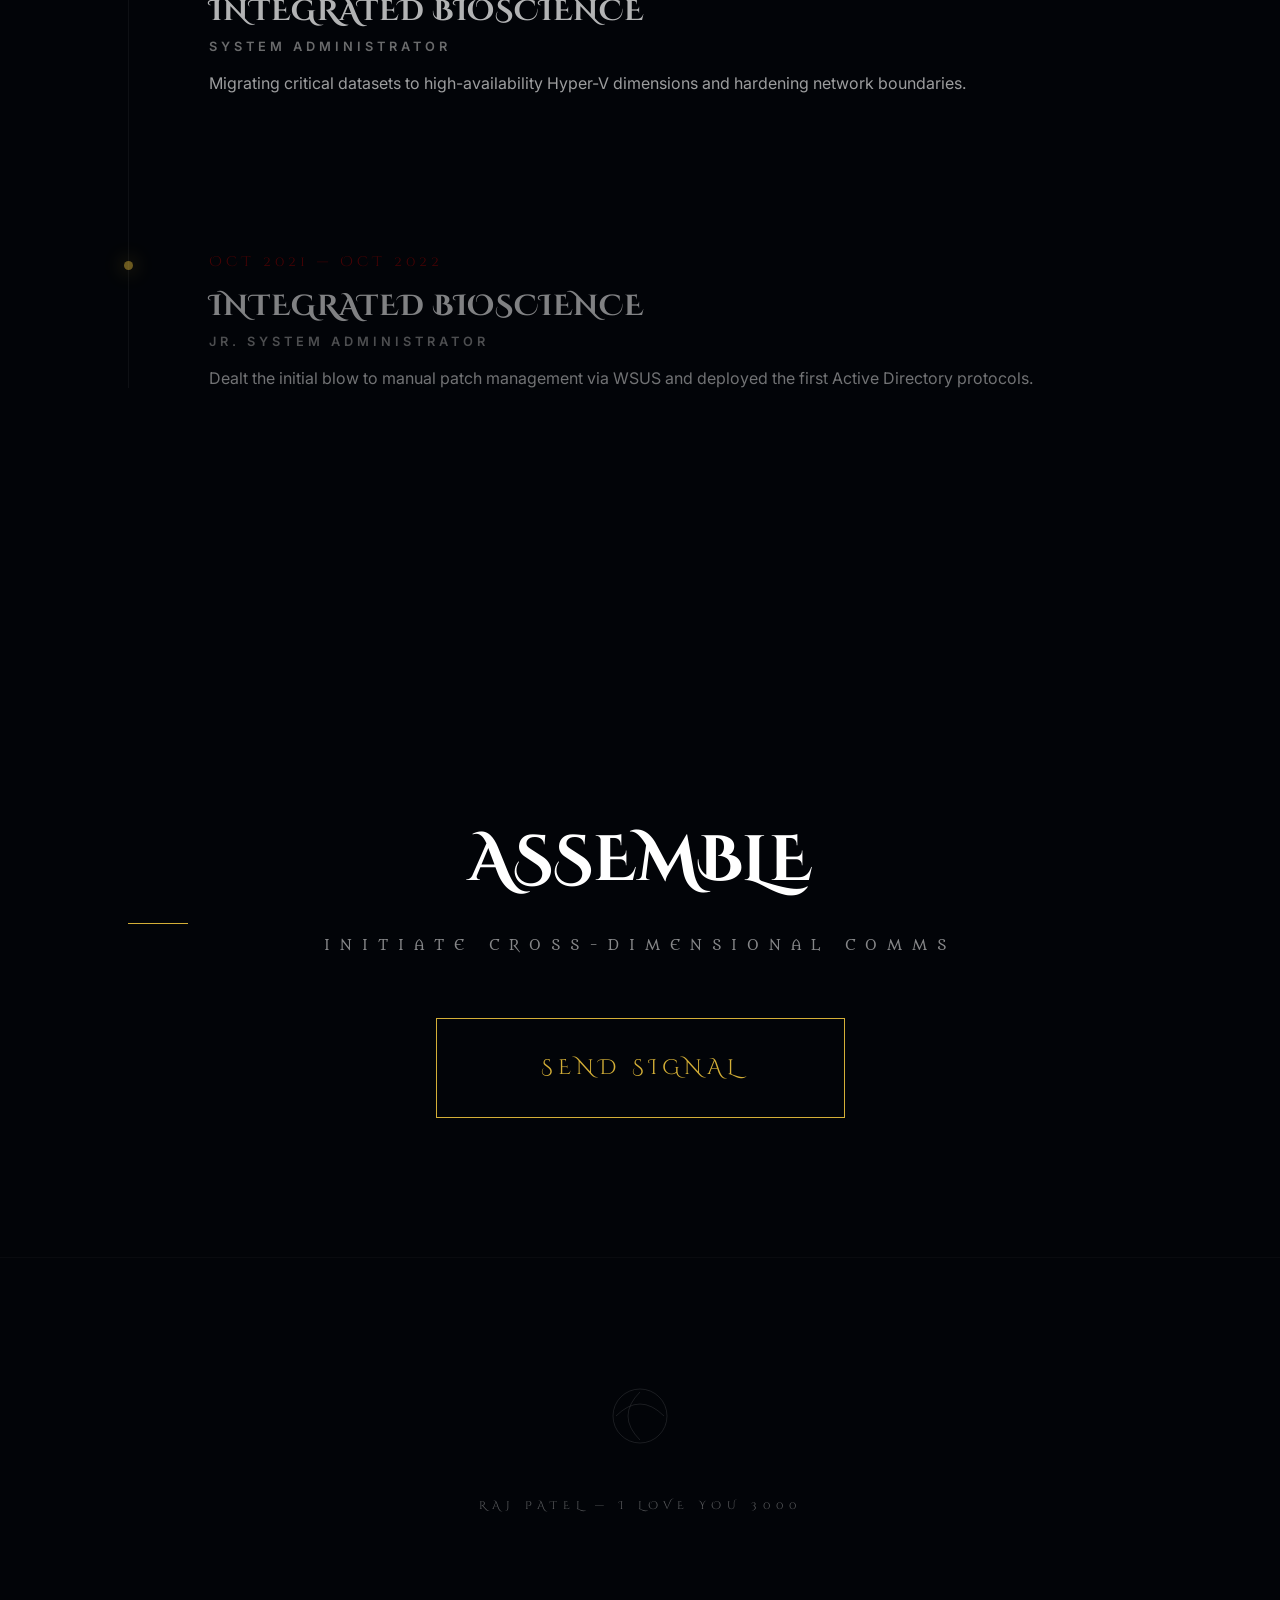
==== commit 3158dc2a: "Update index.html" ====
--- a/index.html
+++ b/index.html
@@ -547,11 +547,21 @@
                 display: flex;
                 flex-direction: column;
                 align-items: center;
+                text-align: center;
+                /* Ensures text children inherit centering */
+            }
+
+            .hero-desc {
+                margin-left: auto !important;
+                margin-right: auto !important;
+                text-align: center;
             }
 
             .btn-group {
                 justify-content: center;
                 width: 100%;
+                margin-left: auto;
+                margin-right: auto;
             }
 
             .hero-visual {
@@ -676,7 +686,8 @@
                     <span>RAJ</span>
                     <span>PATEL</span>
                 </h1>
-                <p style="color: var(--text-dim); line-height: 2; font-size: 1.15rem; max-width: 600px;">
+                <p class="hero-desc"
+                    style="color: var(--text-dim); line-height: 2; font-size: 1.15rem; max-width: 600px;">
                     Orchestrating high-availability realms across Azure, AWS, and GCP. Specializing in immutable
                     infrastructure, security wards, and automated scaling spells.
                 </p>
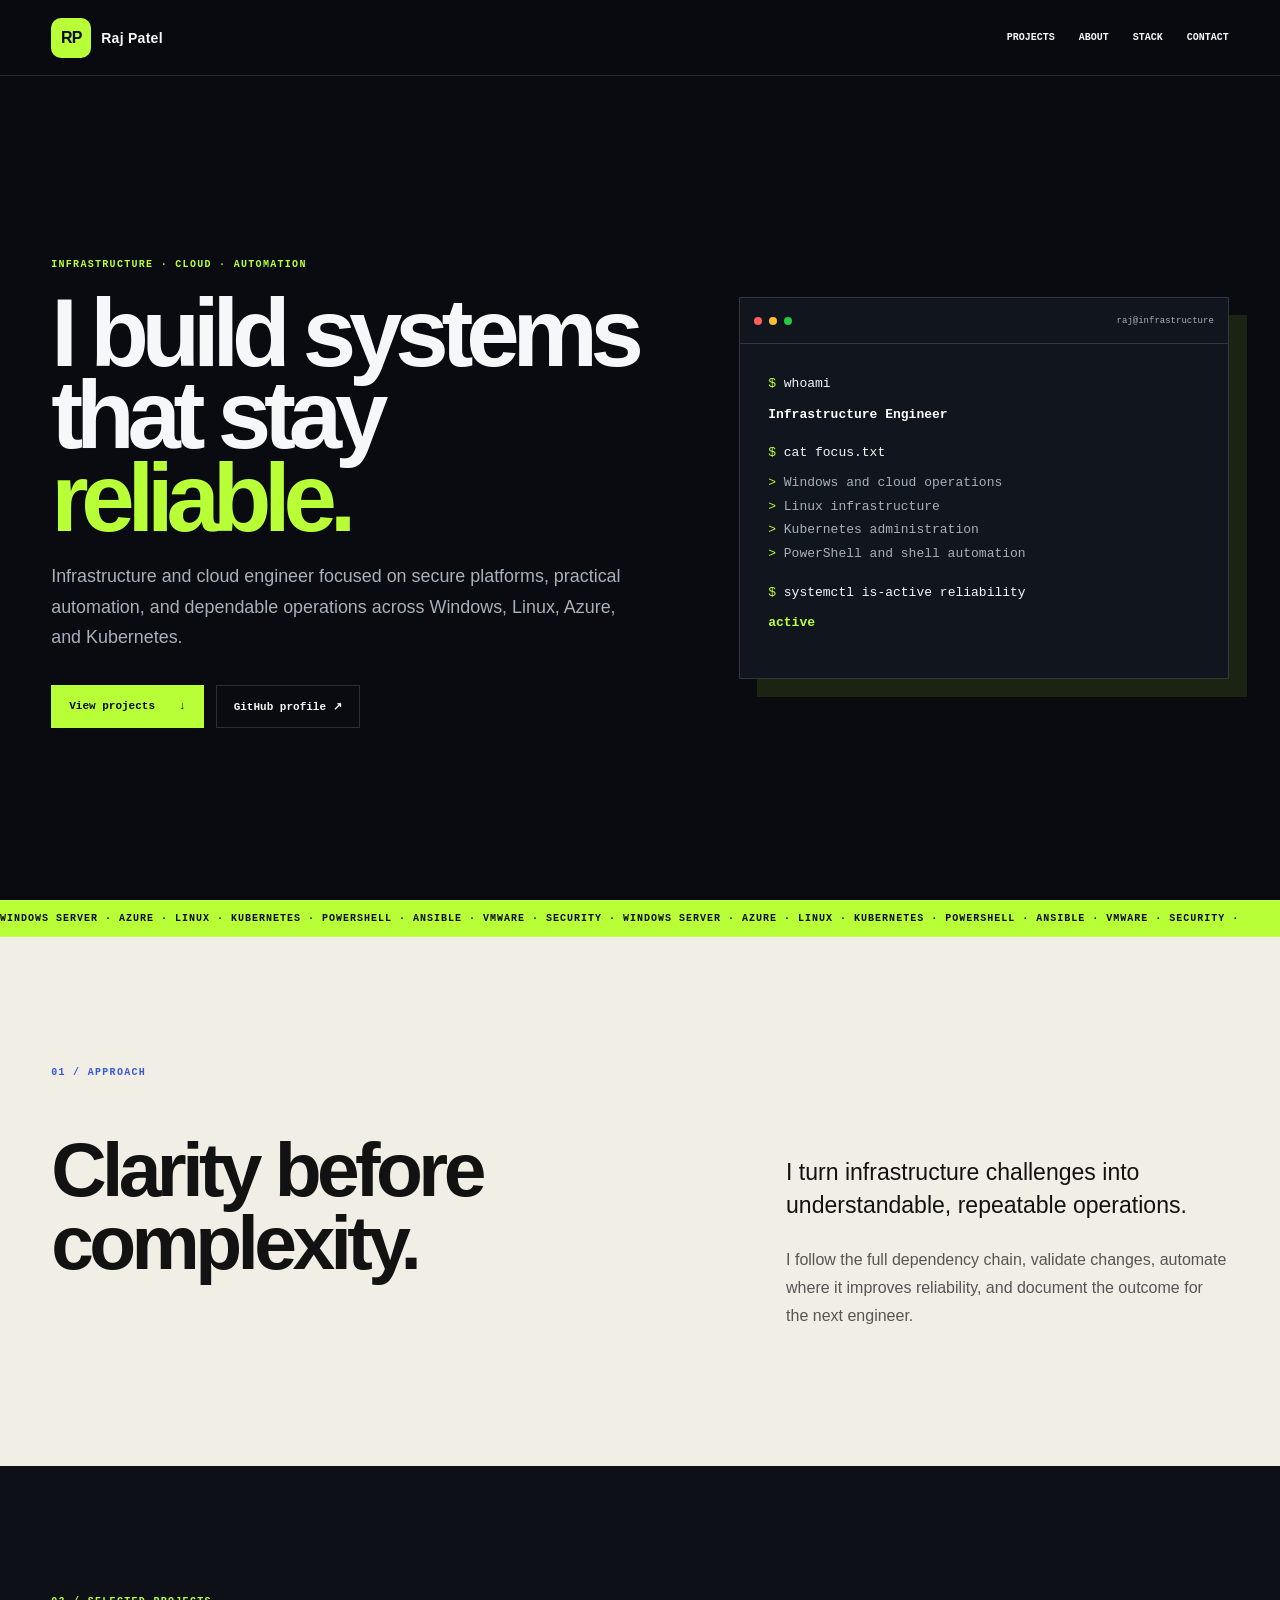
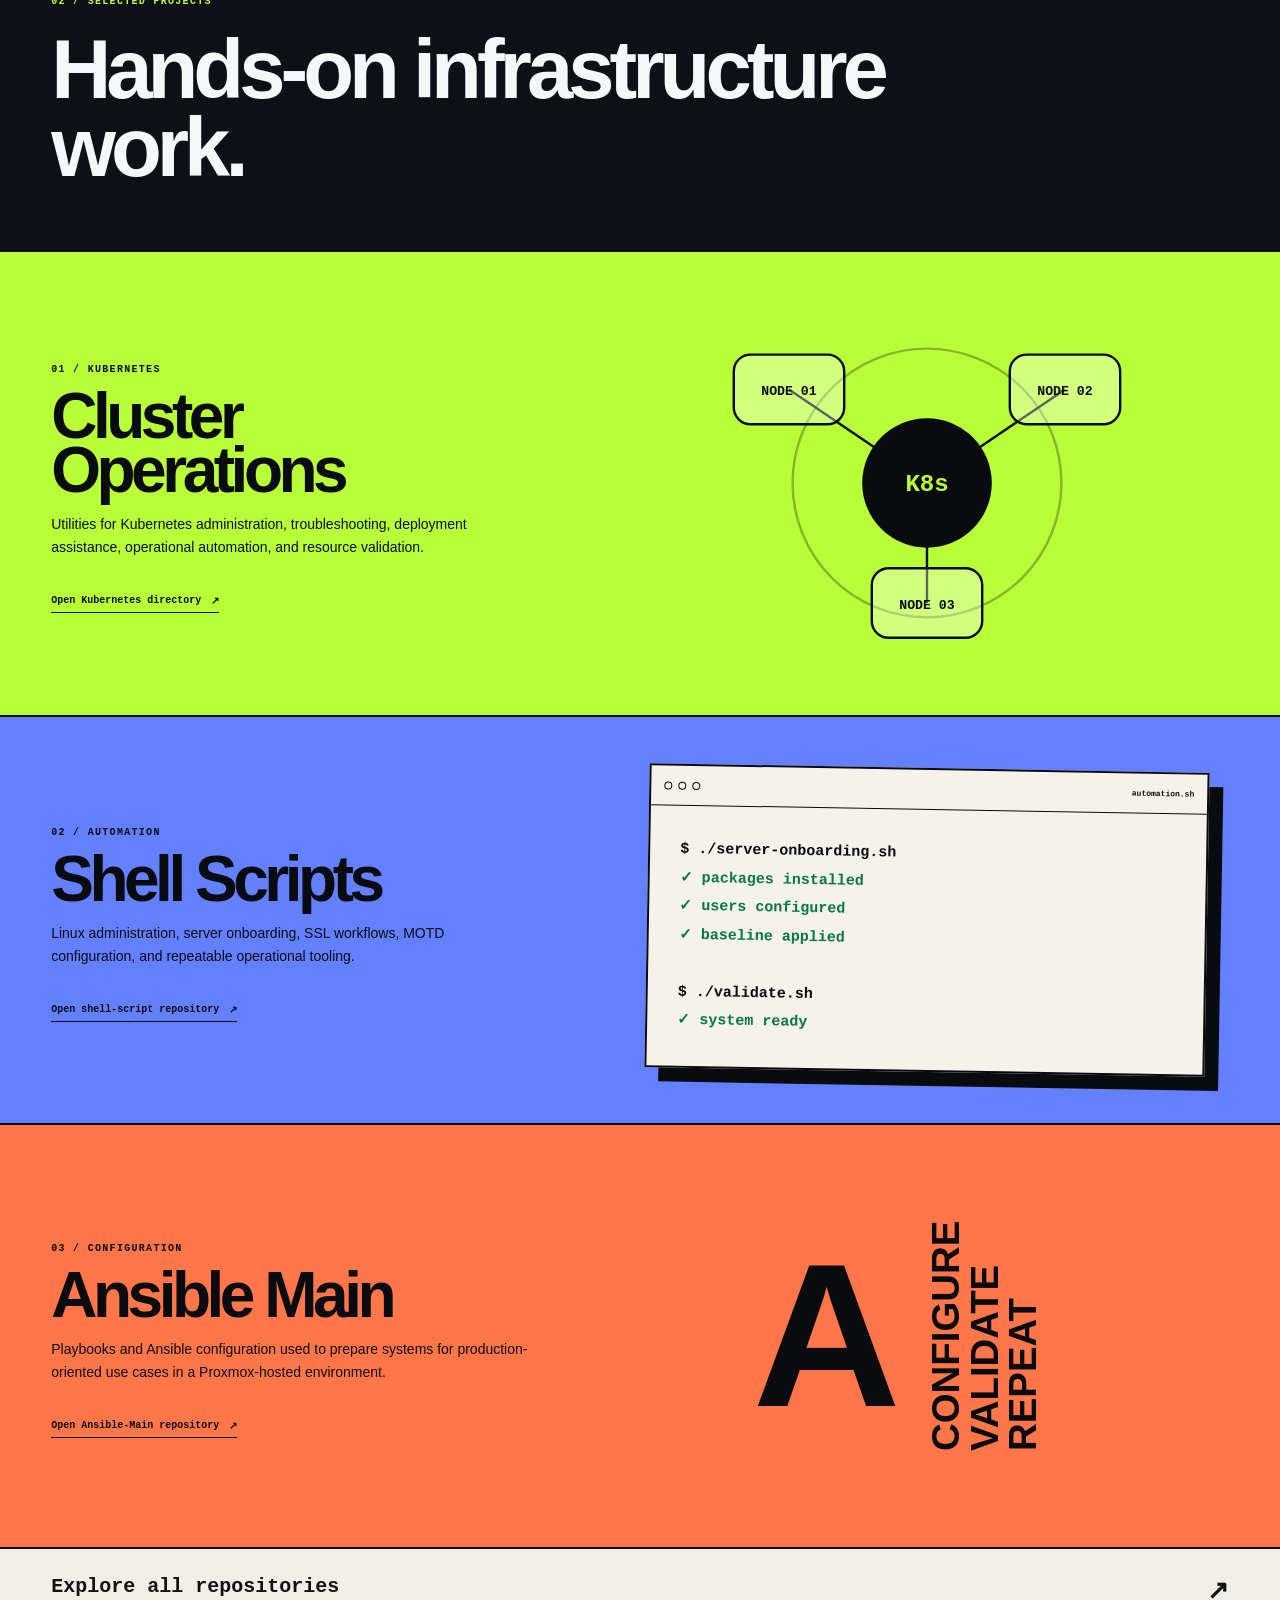
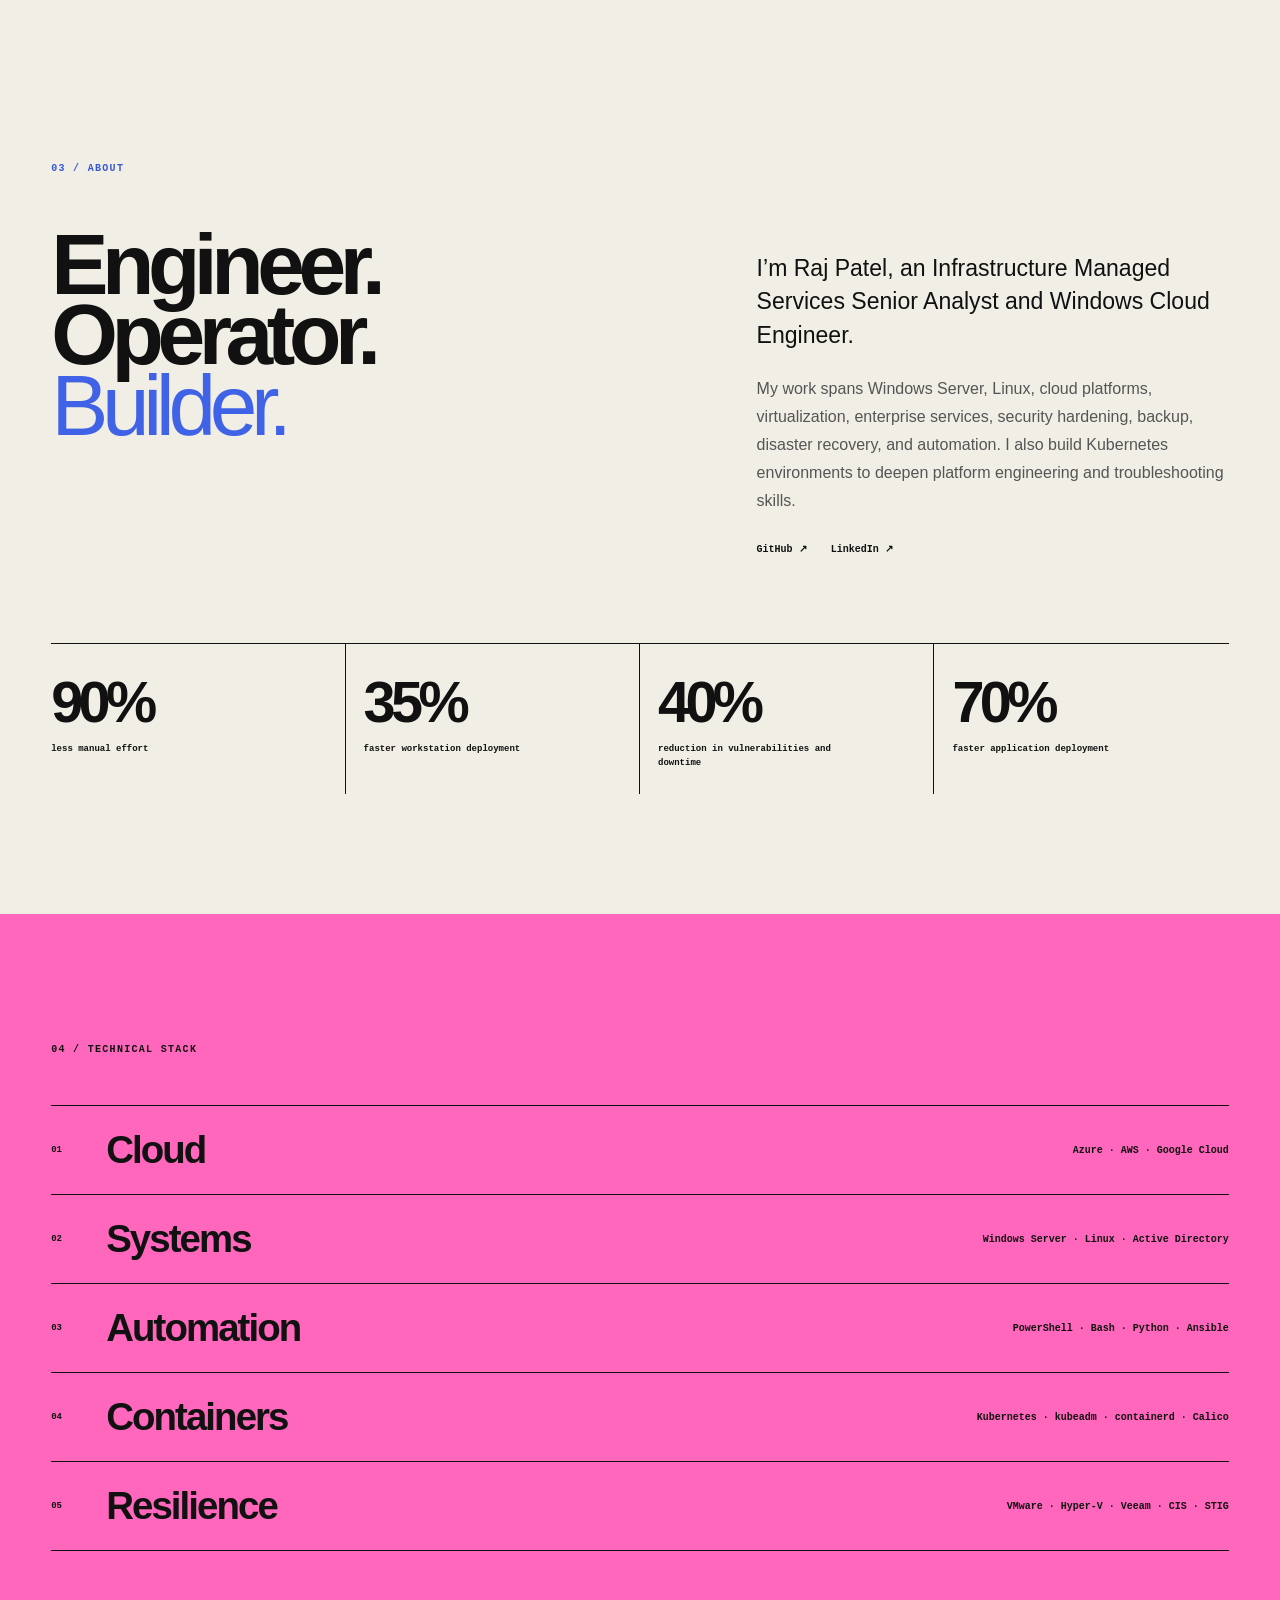
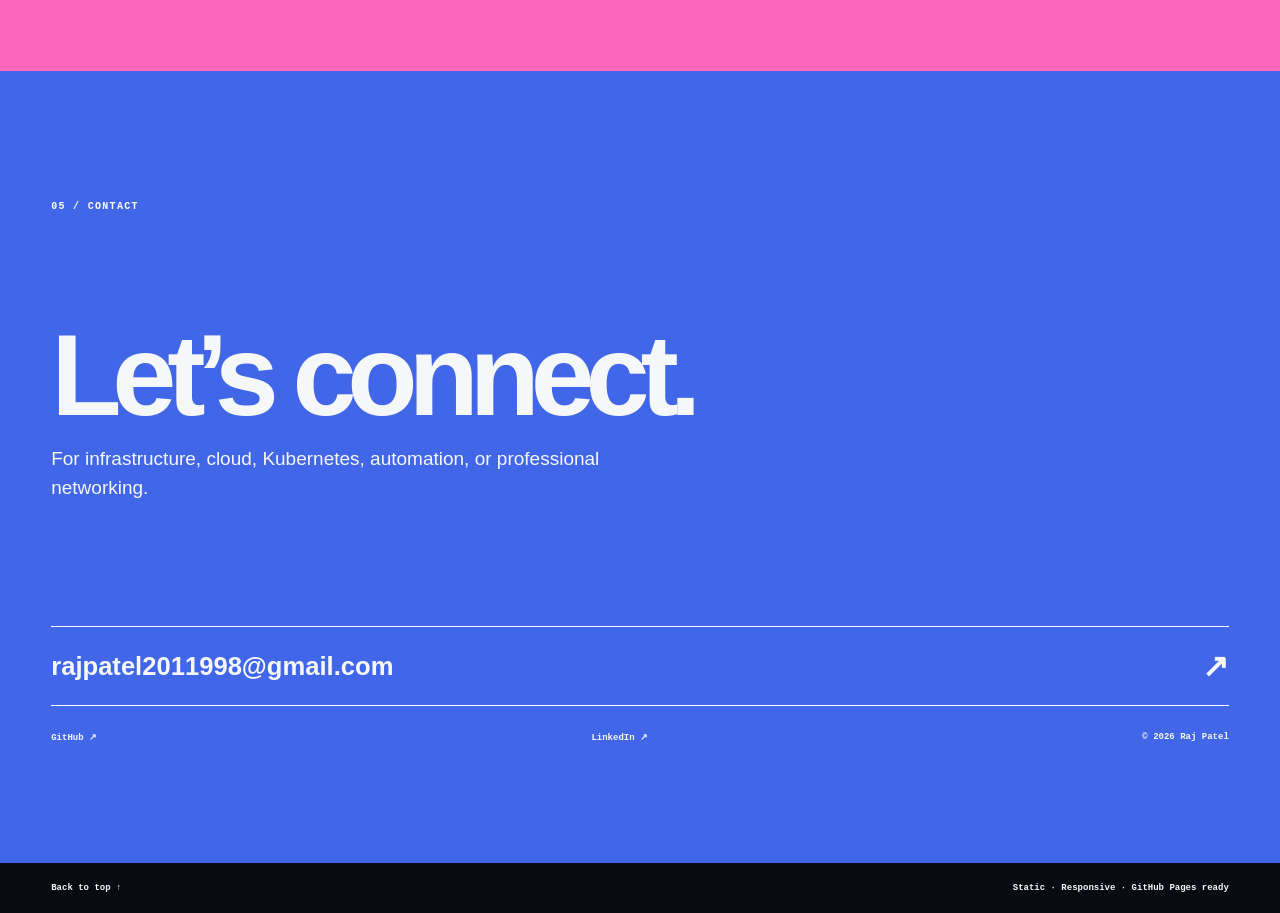
==== commit 94c96741: "Add files via upload" ====
--- a/index.html
+++ b/index.html
@@ -1,942 +1,61 @@
-<!DOCTYPE html>
+<!doctype html>
 <html lang="en">
-
 <head>
-    <meta charset="UTF-8">
-    <meta name="viewport" content="width=device-width, initial-scale=1.0">
-    <meta name="description"
-        content="Raj Patel | Sorcerer's Seal Refined. Professional Cloud Architect portfolio with master-level aesthetic and animated UI.">
-    <title>Raj Patel | Sorcerer's Seal Refined</title>
-
-    <!-- Favicon -->
-    <link rel="icon" type="image/png" href="icon.png">
-    <link rel="apple-touch-icon" href="icon.png">
-
-    <!-- Premium Web Fonts -->
-    <link rel="preconnect" href="https://fonts.googleapis.com">
-    <link rel="preconnect" href="https://fonts.gstatic.com" crossorigin>
-    <link
-        href="https://fonts.googleapis.com/css2?family=Cinzel+Decorative:wght@400;700;900&family=Inter:wght@300;400;600;900&family=Metamorphous&display=swap"
-        rel="stylesheet">
-
-    <style>
-        :root {
-            /* Supreme Palette */
-            --bg-void: #020408;
-            --portal-gold: #d4af37;
-            --eldritch-crimson: #8b0000;
-            --mystic-blue: #00bfff;
-            --text-silver: #e0e0e0;
-            --text-dim: #999999;
-
-            /* Fluid Typography */
-            --font-size-hero: clamp(3rem, 10vw, 8rem);
-            --font-size-h2: clamp(2rem, 5vw, 4rem);
-            --font-size-body: clamp(0.9rem, 1.2vw, 1.1rem);
-
-            /* Fonts */
-            --font-mystic: 'Cinzel Decorative', cursive;
-            --font-modern: 'Inter', sans-serif;
-            --font-ancient: 'Metamorphous', serif;
-
-            /* Smooth Motion */
-            --ease-magic: cubic-bezier(0.25, 1, 0.5, 1);
-            --magic-speed: 1s;
-        }
-
-        * {
-            margin: 0;
-            padding: 0;
-            box-sizing: border-box;
-            cursor: none;
-        }
-
-        html {
-            scroll-behavior: smooth;
-        }
-
-        body {
-            background-color: var(--bg-void);
-            color: var(--text-silver);
-            font-family: var(--font-modern);
-            overflow-x: hidden;
-            -webkit-font-smoothing: antialiased;
-            width: 100%;
-        }
-
-        /* --- Magic Cursor Logic --- */
-        #magic-cursor,
-        #magic-aura {
-            display: none;
-        }
-
-        /* Enable only on large hoverable devices */
-        @media (hover: hover) and (min-width: 1025px) {
-            #magic-cursor {
-                position: fixed;
-                width: 8px;
-                height: 8px;
-                background: var(--portal-gold);
-                border-radius: 50%;
-                pointer-events: none;
-                z-index: 10000;
-                box-shadow: 0 0 15px var(--portal-gold);
-                display: block;
-            }
-
-            #magic-aura {
-                position: fixed;
-                width: 35px;
-                height: 35px;
-                border: 1px solid var(--portal-gold);
-                border-radius: 50%;
-                pointer-events: none;
-                z-index: 9999;
-                transition: transform 0.15s var(--ease-magic);
-                opacity: 0.3;
-                display: block;
-            }
-        }
-
-        /* --- Background Particles --- */
-        #magic-canvas {
-            position: fixed;
-            top: 0;
-            left: 0;
-            width: 100%;
-            height: 100%;
-            z-index: -10;
-        }
-
-        /* --- Navigation & Mobile Menu --- */
-        nav {
-            position: fixed;
-            top: 0;
-            width: 100%;
-            padding: clamp(1rem, 3vw, 2rem) 5%;
-            display: flex;
-            justify-content: space-between;
-            align-items: center;
-            z-index: 9000;
-            /* Stays above the overlay */
-            transition: 0.5s var(--ease-magic);
-        }
-
-        nav.scrolled {
-            padding: 1rem 5%;
-            background: rgba(2, 4, 8, 0.9);
-            backdrop-filter: blur(20px);
-            border-bottom: 1px solid rgba(212, 175, 55, 0.1);
-        }
-
-        .logo-box {
-            display: flex;
-            align-items: center;
-            gap: 1rem;
-            text-decoration: none;
-            z-index: 7000;
-        }
-
-        .logo-seal {
-            width: clamp(30px, 4vw, 40px);
-            height: clamp(30px, 4vw, 40px);
-            fill: var(--portal-gold);
-            filter: drop-shadow(0 0 5px var(--portal-gold));
-        }
-
-        .logo-text {
-            font-family: var(--font-mystic);
-            font-size: clamp(0.9rem, 1.5vw, 1.1rem);
-            color: var(--portal-gold);
-            letter-spacing: 4px;
-        }
-
-        /* Desktop Links */
-        .desktop-links {
-            display: flex;
-            gap: 3rem;
-        }
-
-        .desktop-links a {
-            text-decoration: none;
-            color: var(--text-dim);
-            font-family: var(--font-mystic);
-            font-size: 0.75rem;
-            text-transform: uppercase;
-            letter-spacing: 3px;
-            transition: 0.3s;
-        }
-
-        .desktop-links a:hover {
-            color: var(--portal-gold);
-            text-shadow: 0 0 10px var(--portal-gold);
-        }
-
-        /* Mobile Menu Controls */
-        .menu-controls {
-            display: none;
-            z-index: 10000;
-            position: relative;
-        }
-
-        .menu-trigger {
-            width: 30px;
-            height: 22px;
-            display: flex;
-            flex-direction: column;
-            justify-content: space-between;
-            transition: 0.4s;
-            background: transparent;
-            border: none;
-            padding: 0;
-        }
-
-        .menu-trigger span {
-            width: 100%;
-            height: 2px;
-            background: var(--portal-gold);
-            transition: 0.4s var(--ease-magic);
-            transform-origin: center;
-        }
-
-        /* Morph Animation */
-        .menu-trigger.active span:nth-child(1) {
-            transform: translateY(10px) rotate(45deg);
-        }
-
-        .menu-trigger.active span:nth-child(2) {
-            opacity: 0;
-            transform: scaleX(0);
-        }
-
-        .menu-trigger.active span:nth-child(3) {
-            transform: translateY(-10px) rotate(-45deg);
-        }
-
-        /* Full Screen Overlay */
-        #mobile-overlay {
-            position: fixed;
-            top: 0;
-            left: 0;
-            width: 100%;
-            height: 100vh;
-            background: rgba(2, 4, 8, 0.98);
-            backdrop-filter: blur(20px);
-            z-index: 6500;
-            display: flex;
-            flex-direction: column;
-            justify-content: center;
-            align-items: center;
-            gap: clamp(2rem, 8vh, 4rem);
-            visibility: hidden;
-            opacity: 0;
-            transform: scale(1.1);
-            transition: all 0.6s var(--ease-magic);
-        }
-
-        #mobile-overlay.active {
-            visibility: visible;
-            opacity: 1;
-            transform: scale(1);
-        }
-
-        #mobile-overlay a {
-            font-family: var(--font-mystic);
-            font-size: clamp(2rem, 10vw, 3rem);
-            color: #fff;
-            text-decoration: none;
-            letter-spacing: 8px;
-            transition: 0.4s;
-            opacity: 0;
-            transform: translateY(20px);
-        }
-
-        #mobile-overlay.active a {
-            opacity: 1;
-            transform: translateY(0);
-        }
-
-        #mobile-overlay a:hover {
-            color: var(--portal-gold);
-            transform: scale(1.1);
-        }
-
-        /* --- Hero Section --- */
-        .hero {
-            min-height: 100vh;
-            display: flex;
-            flex-wrap: wrap;
-            align-items: center;
-            justify-content: center;
-            padding: 12vh 10%;
-            gap: 5vw;
-        }
-
-        .hero-text {
-            flex: 1.2;
-            min-width: 320px;
-        }
-
-        .hero-visual {
-            flex: 1;
-            min-width: 320px;
-            display: flex;
-            justify-content: center;
-            align-items: center;
-        }
-
-        .supreme-tag {
-            color: var(--eldritch-crimson);
-            font-family: var(--font-ancient);
-            letter-spacing: 8px;
-            font-size: clamp(0.7rem, 2vw, 0.9rem);
-            margin-bottom: 1.5rem;
-            text-transform: uppercase;
-        }
-
-        .hero-name {
-            font-family: var(--font-mystic);
-            font-size: var(--font-size-hero);
-            line-height: 1.1;
-            /* Increased to prevent clipping of decorative glyphs */
-            color: #fff;
-            margin-bottom: 2.5rem;
-            padding: 0.1em 0;
-            /* Extra clearance for descenders */
-        }
-
-        .hero-name span {
-            display: block;
-            background: linear-gradient(180deg, #fff 30%, #a0a0a0 100%);
-            -webkit-background-clip: text;
-            background-clip: text;
-            -webkit-text-fill-color: transparent;
-        }
-
-        .portal-window {
-            width: clamp(280px, 35vw, 500px);
-            height: clamp(280px, 35vw, 500px);
-            border-radius: 50%;
-            border: 3px solid var(--portal-gold);
-            padding: 12px;
-            position: relative;
-            background: radial-gradient(circle, rgba(212, 175, 55, 0.1) 0%, transparent 70%);
-            animation: pulse-border 5s infinite ease-in-out;
-        }
-
-        @keyframes pulse-border {
-
-            0%,
-            100% {
-                box-shadow: 0 0 30px rgba(212, 175, 55, 0.2);
-                border-color: rgba(212, 175, 55, 0.5);
-            }
-
-            50% {
-                box-shadow: 0 0 70px rgba(212, 175, 55, 0.7);
-                border-color: var(--portal-gold);
-            }
-        }
-
-        .portal-img {
-            width: 100%;
-            height: 100%;
-            border-radius: 50%;
-            object-fit: cover;
-            filter: grayscale(20%) contrast(1.1);
-            transition: 0.5s;
-        }
-
-        .portal-window:hover .portal-img {
-            filter: grayscale(0%) contrast(1.2);
-            transform: scale(1.05);
-        }
-
-        /* --- Sections --- */
-        section {
-            padding: 15vh 10%;
-        }
-
-        .header-box {
-            margin-bottom: 6rem;
-            position: relative;
-        }
-
-        .header-num {
-            font-family: var(--font-mystic);
-            color: var(--portal-gold);
-            font-size: 0.8rem;
-            opacity: 0.4;
-            letter-spacing: 6px;
-            display: block;
-            margin-bottom: 1rem;
-        }
-
-        .header-title {
-            font-family: var(--font-mystic);
-            font-size: var(--font-size-h2);
-            color: #fff;
-            position: relative;
-        }
-
-        .header-title::after {
-            content: '';
-            position: absolute;
-            left: 0;
-            bottom: -20px;
-            width: 60px;
-            height: 1px;
-            background: var(--portal-gold);
-        }
-
-        /* --- Cards & Grid --- */
-        .mystic-grid {
-            display: grid;
-            grid-template-columns: repeat(auto-fit, minmax(320px, 1fr));
-            gap: 4rem;
-        }
-
-        .supreme-card {
-            background: rgba(255, 255, 255, 0.01);
-            border: 1px solid rgba(255, 255, 255, 0.03);
-            padding: clamp(2.5rem, 6vw, 4.5rem);
-            position: relative;
-            transition: 0.8s var(--ease-magic);
-            overflow: hidden;
-        }
-
-        .supreme-card::before {
-            content: '';
-            position: absolute;
-            top: 0;
-            left: 0;
-            width: 100%;
-            height: 2px;
-            background: linear-gradient(90deg, transparent, var(--portal-gold), transparent);
-            transform: translateX(-100%);
-            transition: 0.8s;
-        }
-
-        .supreme-card:hover {
-            background: rgba(255, 255, 255, 0.03);
-            border-color: rgba(212, 175, 55, 0.2);
-            transform: translateY(-20px);
-        }
-
-        .supreme-card:hover::before {
-            transform: translateX(100%);
-        }
-
-        .supreme-card h3 {
-            font-family: var(--font-mystic);
-            font-size: 1.8rem;
-            margin-bottom: 1.5rem;
-            color: var(--portal-gold);
-            letter-spacing: 2px;
-        }
-
-        .supreme-card p {
-            color: var(--text-dim);
-            line-height: 1.9;
-            font-size: var(--font-size-body);
-        }
-
-        .history-list {
-            border-left: 1px solid rgba(255, 255, 255, 0.05);
-            padding-left: clamp(2.5rem, 8vw, 5rem);
-        }
-
-        .history-node {
-            margin-bottom: 10rem;
-            position: relative;
-        }
-
-        .history-node::before {
-            content: '';
-            position: absolute;
-            left: calc(-1 * clamp(2.5rem, 8vw, 5rem) - 5px);
-            top: 0.5rem;
-            width: 9px;
-            height: 9px;
-            background: var(--portal-gold);
-            box-shadow: 0 0 20px var(--portal-gold);
-            border-radius: 50%;
-        }
-
-        .node-meta {
-            font-family: var(--font-mystic);
-            color: var(--eldritch-crimson);
-            font-size: 0.85rem;
-            letter-spacing: 4px;
-            margin-bottom: 1rem;
-            display: block;
-        }
-
-        /* --- Buttons --- */
-        .btn-group {
-            display: flex;
-            gap: 2rem;
-            flex-wrap: wrap;
-            margin-top: 3rem;
-        }
-
-        .btn-supreme {
-            padding: 1.3rem 3.5rem;
-            background: transparent;
-            border: 1px solid rgba(212, 175, 55, 0.5);
-            color: var(--portal-gold);
-            font-family: var(--font-mystic);
-            text-transform: uppercase;
-            letter-spacing: 5px;
-            text-decoration: none;
-            display: inline-block;
-            transition: 0.4s;
-            position: relative;
-            z-index: 1;
-            overflow: hidden;
-            font-size: 0.75rem;
-        }
-
-        .btn-supreme::after {
-            content: '';
-            position: absolute;
-            top: 0;
-            left: -100%;
-            width: 100%;
-            height: 100%;
-            background: var(--portal-gold);
-            transition: 0.5s var(--ease-magic);
-            z-index: -1;
-        }
-
-        .btn-supreme:hover {
-            color: #000;
-            border-color: var(--portal-gold);
-            box-shadow: 0 0 40px rgba(212, 175, 55, 0.4);
-        }
-
-        .btn-supreme:hover::after {
-            left: 0;
-        }
-
-        /* --- Footer --- */
-        footer {
-            padding: 8rem 10%;
-            border-top: 1px solid rgba(255, 255, 255, 0.03);
-            text-align: center;
-        }
-
-        .footer-logo {
-            width: 60px;
-            margin-bottom: 3rem;
-            opacity: 0.2;
-            fill: var(--portal-gold);
-        }
-
-        /* --- Mobile Responsive Rules --- */
-        @media (max-width: 1100px) {
-            .hero {
-                text-align: center;
-                flex-direction: column;
-                padding-top: 18vh;
-            }
-
-            .hero-text {
-                order: 2;
-                width: 100%;
-                display: flex;
-                flex-direction: column;
-                align-items: center;
-                text-align: center;
-                /* Ensures text children inherit centering */
-            }
-
-            .hero-desc {
-                margin-left: auto !important;
-                margin-right: auto !important;
-                text-align: center;
-            }
-
-            .btn-group {
-                justify-content: center;
-                width: 100%;
-                margin-left: auto;
-                margin-right: auto;
-            }
-
-            .hero-visual {
-                order: 1;
-                width: 100%;
-                margin-bottom: 5rem;
-            }
-
-            .desktop-links {
-                display: none;
-            }
-
-            .menu-controls {
-                display: flex;
-            }
-        }
-
-        @media (max-width: 600px) {
-            section {
-                padding: 12vh 8%;
-            }
-
-            .btn-group {
-                display: grid;
-                grid-template-columns: 1fr 1fr;
-                justify-content: center;
-                gap: 1rem;
-                width: 100%;
-                max-width: 450px;
-                margin-left: auto;
-                margin-right: auto;
-            }
-
-            .btn-supreme {
-                display: flex;
-                justify-content: center;
-                align-items: center;
-                text-align: center;
-                padding: 1.2rem 0.5rem;
-                font-size: 0.65rem;
-                letter-spacing: 2px;
-                box-sizing: border-box;
-                white-space: nowrap;
-                width: 100%;
-            }
-
-            .history-list {
-                padding-left: 2.5rem;
-            }
-
-            .history-node::before {
-                left: -2.8rem;
-            }
-        }
-
-        /* Reveal Animation Utility */
-        .reveal {
-            opacity: 0;
-            transform: translateY(40px);
-            transition: 1.2s var(--ease-magic);
-        }
-
-        .reveal.active {
-            opacity: 1;
-            transform: translateY(0);
-        }
-    </style>
+  <meta charset="utf-8">
+  <meta name="viewport" content="width=device-width,initial-scale=1,viewport-fit=cover">
+  <meta name="theme-color" content="#090b10">
+  <meta name="description" content="Raj Patel, infrastructure and cloud engineer specializing in Windows, Linux, Kubernetes, and automation.">
+  <title>Raj Patel | Infrastructure Engineer</title>
+  <style>html,body{margin:0;min-height:100%;background:#090b10;color:#f5f7f8;font-family:Arial,Helvetica,sans-serif}</style>
+  <link rel="icon" href="assets/favicon.svg" type="image/svg+xml">
+  <link rel="icon" href="assets/favicon-32.png" sizes="32x32" type="image/png">
+  <link rel="apple-touch-icon" href="assets/apple-touch-icon.png">
+  <link rel="stylesheet" href="assets/styles.css">
+  <script defer src="assets/app.js"></script>
 </head>
-
 <body>
-    <!-- Magic Elements -->
-    <div id="magic-cursor"></div>
-    <div id="magic-aura"></div>
-    <canvas id="magic-canvas"></canvas>
-
-    <!-- Navigation Bar -->
-    <nav id="navbar">
-        <a href="#" class="logo-box">
-            <svg class="logo-seal" viewBox="0 0 100 100">
-                <circle cx="50" cy="50" r="45" fill="none" stroke="currentColor" stroke-width="2" />
-                <path d="M 10 50 C 10 10, 90 10, 90 50 C 90 90, 10 90, 10 50" fill="none" stroke="currentColor" />
-                <path d="M 50 10 C 10 10, 10 90, 50 90" fill="none" stroke="currentColor" />
-            </svg>
-            <span class="logo-text">RAJ PATEL</span>
-        </a>
-        <div class="desktop-links">
-            <a href="#about">THE SANCTUM</a>
-            <a href="#skills">ARTS</a>
-            <a href="#projects">SPELLS</a>
-            <a href="#experience">HISTORY</a>
-            <a href="#contact">ASSEMBLE</a>
-        </div>
-        <div class="menu-controls">
-            <button class="menu-trigger" onclick="toggleMenu()" aria-label="Open Menu">
-                <span></span>
-                <span></span>
-                <span></span>
-            </button>
-        </div>
-    </nav>
-
-    <!-- Mobile Navigation Overlay -->
-    <div id="mobile-overlay">
-        <a href="#about" style="transition-delay: 0.1s;" onclick="toggleMenu()">Sanctum</a>
-        <a href="#skills" style="transition-delay: 0.2s;" onclick="toggleMenu()">Arts</a>
-        <a href="#projects" style="transition-delay: 0.3s;" onclick="toggleMenu()">Spells</a>
-        <a href="#experience" style="transition-delay: 0.4s;" onclick="toggleMenu()">History</a>
-        <a href="#contact" style="transition-delay: 0.5s;" onclick="toggleMenu()">Assemble</a>
-    </div>
-
-    <main>
-        <!-- Hero Section -->
-        <section class="hero" id="home">
-            <div class="hero-visual reveal">
-                <div class="portal-window">
-                    <img src="https://iamraj-patel.github.io/image.png" alt="Raj Patel" class="portal-img">
-                </div>
-            </div>
-            <div class="hero-text reveal">
-                <p class="supreme-tag">Master of Cloud Architecture</p>
-                <h1 class="hero-name">
-                    <span>RAJ</span>
-                    <span>PATEL</span>
-                </h1>
-                <p class="hero-desc"
-                    style="color: var(--text-dim); line-height: 2; font-size: 1.15rem; max-width: 600px;">
-                    Orchestrating high-availability realms across Azure, AWS, and GCP. Specializing in immutable
-                    infrastructure, security wards, and automated scaling spells.
-                </p>
-                <div class="btn-group">
-                    <a href="#projects" class="btn-supreme">Explore Arts</a>
-                    <a href="https://iamraj-patel.github.io/resume/Raj-Patel-08-01-2024.pdf" target="_blank"
-                        class="btn-supreme"
-                        style="border-color: var(--eldritch-crimson); color: var(--eldritch-crimson);">Scroll (PDF)</a>
-                </div>
-            </div>
-        </section>
-
-        <!-- About Section -->
-        <section id="about" class="reveal">
-            <div class="header-box">
-                <span class="header-num">ENTRY I.</span>
-                <h2 class="header-title">The Sanctum</h2>
-            </div>
-            <div style="display: grid; grid-template-columns: repeat(auto-fit, minmax(300px, 1fr)); gap: 5rem;">
-                <p
-                    style="font-size: 1.6rem; font-weight: 300; line-height: 1.5; border-left: 2px solid var(--portal-gold); padding-left: 2.5rem;">
-                    I am a Windows Cloud Engineer with 3+ years of experience protecting enterprise dimensions. My
-                    mission is to weave complex automation scripts into invisible shields that guard the production
-                    timeline.
-                </p>
-                <div class="supreme-card">
-                    <h3>The Vision</h3>
-                    <p>To lead the charge in cloud digital transformation, ensuring that failure remains a non-existent
-                        variable across all infrastructure layers.</p>
-                </div>
-            </div>
-        </section>
-
-        <!-- Skills Section -->
-        <section id="skills" class="reveal">
-            <div class="header-box">
-                <span class="header-num">ENTRY II.</span>
-                <h2 class="header-title">Mystic Arts</h2>
-            </div>
-            <div class="mystic-grid">
-                <div class="supreme-card">
-                    <h3>Cloud (Space)</h3>
-                    <p>Dominion over Azure, AWS, and GCP. Architecting migration pathways across infinite cloud
-                        dimensions and landing zones.</p>
-                </div>
-                <div class="supreme-card">
-                    <h3>Automation (Time)</h3>
-                    <p>Commanding PowerShell, Python, and Ansible to snap enterprise-grade infrastructure into existence
-                        instantly.</p>
-                </div>
-                <div class="supreme-card">
-                    <h3>Storage (Reality)</h3>
-                    <p>Shaping mirrors of reality with VMware and Hyper-V. Master of High Availability clusters and SAN
-                        management.</p>
-                </div>
-            </div>
-        </section>
-
-        <!-- Projects Section -->
-        <section id="projects" class="reveal">
-            <div class="header-box">
-                <span class="header-num">ENTRY III.</span>
-                <h2 class="header-title">Incantations</h2>
-            </div>
-            <div class="mystic-grid">
-                <div class="supreme-card">
-                    <h3>Shell Arsenal</h3>
-                    <p>A tactical script library for automated infrastructure defense and system hardening. Scaling
-                        protection through pure logic.</p>
-                    <a href="https://github.com/iamraj-patel/shell-script" target="_blank"
-                        style="color: var(--portal-gold); text-decoration: none; display: block; margin-top: 2.5rem; font-family: var(--font-mystic); letter-spacing: 3px; font-size: 0.8rem;">ACCESS
-                        ARCHIVE ✧</a>
-                </div>
-                <div class="supreme-card">
-                    <h3>Ansible Grimoire</h3>
-                    <p>Orchestrating mass configuration management with immutable playbooks. Deploying digital armies
-                        with a single command.</p>
-                    <a href="https://github.com/iamraj-patel/Ansible-Main" target="_blank"
-                        style="color: var(--portal-gold); text-decoration: none; display: block; margin-top: 2.5rem; font-family: var(--font-mystic); letter-spacing: 3px; font-size: 0.8rem;">ACCESS
-                        ARCHIVE ✧</a>
-                </div>
-            </div>
-        </section>
-
-        <!-- Experience Section -->
-        <section id="experience" class="reveal">
-            <div class="header-box">
-                <span class="header-num">ENTRY IV.</span>
-                <h2 class="header-title">The Timeline</h2>
-            </div>
-            <div class="history-list">
-                <div class="history-node">
-                    <span class="node-meta">APR 2024 — PRES</span>
-                    <h3
-                        style="font-family: var(--font-mystic); color: #fff; font-size: 1.8rem; margin-bottom: 0.5rem; letter-spacing: 1px;">
-                        ACCENTURE</h3>
-                    <p
-                        style="color: var(--mystic-blue); margin-bottom: 1.2rem; font-size: 0.9rem; letter-spacing: 4px; font-weight: 600;">
-                        WINDOWS CLOUD ENGINEER</p>
-                    <p>Protecting global enterprise infrastructure through master-level Azure administration and complex
-                        digital transformation spells.</p>
-                </div>
-                <div class="history-node">
-                    <span class="node-meta">OCT 2023 — JUL 2024</span>
-                    <h3
-                        style="font-family: var(--font-mystic); color: #fff; font-size: 1.8rem; margin-bottom: 0.5rem; letter-spacing: 1px;">
-                        MOTIO BUSINESS</h3>
-                    <p
-                        style="color: var(--portal-gold); margin-bottom: 1.2rem; font-size: 0.9rem; letter-spacing: 4px; font-weight: 600;">
-                        IT SYSTEMS ADMINISTRATOR</p>
-                    <p>Achieved 35% reduction in deployment latency through advanced automation. Maintaining uptime
-                        across all virtual realms.</p>
-                </div>
-                <div class="history-node" style="opacity: 0.7;">
-                    <span class="node-meta">OCT 2022 — OCT 2023</span>
-                    <h3
-                        style="font-family: var(--font-mystic); color: #fff; font-size: 1.8rem; margin-bottom: 0.5rem; letter-spacing: 1px;">
-                        INTEGRATED BIOSCIENCE</h3>
-                    <p
-                        style="color: var(--text-dim); margin-bottom: 1.2rem; font-size: 0.8rem; letter-spacing: 4px; font-weight: 600;">
-                        SYSTEM ADMINISTRATOR</p>
-                    <p>Migrating critical datasets to high-availability Hyper-V dimensions and hardening network
-                        boundaries.</p>
-                </div>
-                <div class="history-node" style="opacity: 0.5;">
-                    <span class="node-meta">OCT 2021 — OCT 2022</span>
-                    <h3
-                        style="font-family: var(--font-mystic); color: #fff; font-size: 1.8rem; margin-bottom: 0.5rem; letter-spacing: 1px;">
-                        INTEGRATED BIOSCIENCE</h3>
-                    <p
-                        style="color: var(--text-dim); margin-bottom: 1.2rem; font-size: 0.8rem; letter-spacing: 4px; font-weight: 600;">
-                        JR. SYSTEM ADMINISTRATOR</p>
-                    <p>Dealt the initial blow to manual patch management via WSUS and deployed the first Active
-                        Directory protocols.</p>
-                </div>
-            </div>
-        </section>
-
-        <!-- Final Signal -->
-        <section id="contact" style="text-align: center;" class="reveal">
-            <h2 class="header-title" style="margin-bottom: 2rem;">ASSEMBLE</h2>
-            <p
-                style="letter-spacing: 10px; font-family: var(--font-ancient); margin-bottom: 4rem; opacity: 0.6; font-size: 0.9rem;">
-                INITIATE CROSS-DIMENSIONAL COMMS</p>
-            <a href="mailto:rajpatel2011998@gmail.com" class="btn-supreme"
-                style="font-size: 1.3rem; padding: 2.2rem 6.5rem; border-color: var(--portal-gold);">Send Signal</a>
-        </section>
-    </main>
-
-    <footer>
-        <svg class="footer-logo" viewBox="0 0 100 100">
-            <circle cx="50" cy="50" r="45" fill="none" stroke="currentColor" stroke-width="1" />
-            <path d="M 10 50 Q 50 10 90 50" fill="none" stroke="currentColor" />
-            <path d="M 50 10 Q 10 50 50 90" fill="none" stroke="currentColor" />
-        </svg>
-        <p
-            style="font-family: var(--font-mystic); letter-spacing: 6px; opacity: 0.4; font-size: 0.7rem; text-transform: uppercase;">
-            RAJ PATEL — I LOVE YOU 3000
-        </p>
-    </footer>
-
-    <script>
-        // --- Magic Cursor Flow (Desktop Only) ---
-        const cursor = document.getElementById('magic-cursor');
-        const aura = document.getElementById('magic-aura');
-
-        const isHoverDevice = window.matchMedia("(hover: hover) and (min-width: 1025px)").matches;
-
-        if (isHoverDevice && cursor && aura) {
-            document.addEventListener('mousemove', (e) => {
-                cursor.style.left = e.clientX + 'px';
-                cursor.style.top = e.clientY + 'px';
-                aura.style.left = (e.clientX - 17.5) + 'px';
-                aura.style.top = (e.clientY - 17.5) + 'px';
-            });
-        }
-
-        // --- Improved Menu Toggle ---
-        function toggleMenu() {
-            const trigger = document.querySelector('.menu-trigger');
-            const overlay = document.getElementById('mobile-overlay');
-            const isClosing = overlay.classList.contains('active');
-
-            trigger.classList.toggle('active');
-            overlay.classList.toggle('active');
-
-            document.body.style.overflow = isClosing ? 'auto' : 'hidden';
-
-            // Add a "Sling Ring" rotation effect to the overlay when opening
-            if (!isClosing) {
-                overlay.style.transition = 'all 0.8s cubic-bezier(0.25, 1, 0.5, 1)';
-            } else {
-                overlay.style.transition = 'all 0.5s ease-in';
-            }
-        }
-
-        // --- Sticky Navbar Transition ---
-        window.addEventListener('scroll', () => {
-            const nav = document.getElementById('navbar');
-            if (window.scrollY > 80) nav.classList.add('scrolled');
-            else nav.classList.remove('scrolled');
-        });
-
-        // --- Magic Particle Field ---
-        const canvas = document.getElementById('magic-canvas');
-        const ctx = canvas.getContext('2d');
-        let pts = [];
-
-        function initCanvas() {
-            canvas.width = window.innerWidth;
-            canvas.height = window.innerHeight;
-        }
-        window.addEventListener('resize', initCanvas);
-        initCanvas();
-
-        class Spark {
-            constructor() { this.spawn(); }
-            spawn() {
-                this.x = Math.random() * canvas.width;
-                this.y = Math.random() * canvas.height;
-                this.r = Math.random() * 1.5;
-                this.vX = (Math.random() - 0.5) * 0.3;
-                this.vY = (Math.random() - 0.5) * 0.3;
-                this.o = Math.random();
-            }
-            update() {
-                this.x += this.vX; this.y += this.vY;
-                if (this.x < 0 || this.x > canvas.width || this.y < 0 || this.y > canvas.height) this.spawn();
-            }
-            draw() {
-                ctx.fillStyle = `rgba(212, 175, 55, ${this.o * 0.15})`;
-                ctx.beginPath(); ctx.arc(this.x, this.y, this.r, 0, Math.PI * 2); ctx.fill();
-            }
-        }
-        for (let i = 0; i < 70; i++) pts.push(new Spark());
-
-        function loop() {
-            ctx.clearRect(0, 0, canvas.width, canvas.height);
-            pts.forEach(p => { p.update(); p.draw(); });
-            requestAnimationFrame(loop);
-        }
-        loop();
-
-        // --- Intersection Reveal Observer ---
-        const observer = new IntersectionObserver((entries) => {
-            entries.forEach(e => { if (e.isIntersecting) e.target.classList.add('active'); });
-        }, { threshold: 0.1 });
-        document.querySelectorAll('.reveal').forEach(el => observer.observe(el));
-    </script>
+<a class="skip" href="#main">Skip to content</a>
+<header class="header">
+  <a class="brand" href="#home" aria-label="Raj Patel home"><span class="brand-mark">RP</span><span class="brand-name">Raj Patel</span></a>
+  <nav class="desktop-nav" aria-label="Primary navigation"><a href="#projects">Projects</a><a href="#about">About</a><a href="#stack">Stack</a><a href="#contact">Contact</a></nav>
+  <button class="menu-button" type="button" aria-expanded="false" aria-controls="mobile-nav" aria-label="Open navigation"><span></span><span></span></button>
+  <nav class="mobile-nav" id="mobile-nav" aria-label="Mobile navigation"><a href="#projects">Projects</a><a href="#about">About</a><a href="#stack">Stack</a><a href="#contact">Contact</a></nav>
+</header>
+<main id="main">
+<section class="hero" id="home">
+  <div class="hero-copy">
+    <p class="eyebrow">INFRASTRUCTURE · CLOUD · AUTOMATION</p>
+    <h1>I build systems that stay <span>reliable.</span></h1>
+    <p class="hero-lead">Infrastructure and cloud engineer focused on secure platforms, practical automation, and dependable operations across Windows, Linux, Azure, and Kubernetes.</p>
+    <div class="hero-actions"><a class="button primary" href="#projects">View projects <b>↓</b></a><a class="button secondary" href="https://github.com/iamraj-patel/" target="_blank" rel="noopener noreferrer">GitHub profile ↗</a></div>
+  </div>
+  <div class="hero-panel" aria-label="Engineering focus">
+    <div class="panel-top"><span></span><span></span><span></span><b>raj@infrastructure</b></div>
+    <div class="panel-body"><p><i>$</i> whoami</p><strong>Infrastructure Engineer</strong><p><i>$</i> cat focus.txt</p><ul><li>Windows and cloud operations</li><li>Linux infrastructure</li><li>Kubernetes administration</li><li>PowerShell and shell automation</li></ul><p><i>$</i> systemctl is-active reliability</p><strong class="active">active</strong></div>
+  </div>
+</section>
+<div class="ticker" aria-hidden="true"><div>WINDOWS SERVER · AZURE · LINUX · KUBERNETES · POWERSHELL · ANSIBLE · VMWARE · SECURITY · WINDOWS SERVER · AZURE · LINUX · KUBERNETES · POWERSHELL · ANSIBLE · VMWARE · SECURITY ·</div></div>
+<section class="intro"><p class="section-label">01 / APPROACH</p><div class="intro-grid"><h2>Clarity before complexity.</h2><div><p class="lead">I turn infrastructure challenges into understandable, repeatable operations.</p><p>I follow the full dependency chain, validate changes, automate where it improves reliability, and document the outcome for the next engineer.</p></div></div></section>
+<section class="projects" id="projects">
+  <div class="section-heading"><p class="section-label">02 / SELECTED PROJECTS</p><h2>Hands-on infrastructure work.</h2></div>
+  <article class="project green">
+    <div class="project-copy"><p class="project-number">01 / KUBERNETES</p><h3>Cluster Operations</h3><p>Utilities for Kubernetes administration, troubleshooting, deployment assistance, operational automation, and resource validation.</p><a href="https://github.com/iamraj-patel/shell-script/tree/main/kubernetes" target="_blank" rel="noopener noreferrer">Open Kubernetes directory <b>↗</b></a></div>
+    <div class="topology" aria-label="Compact Kubernetes cluster topology illustration"><svg viewBox="0 0 420 300" role="img" aria-labelledby="topology-title"><title id="topology-title">Kubernetes control plane connected to three worker nodes</title><path d="M210 150 L95 72 M210 150 L325 72 M210 150 L210 250"/><circle class="halo" cx="210" cy="150" r="112"/><g class="control"><circle cx="210" cy="150" r="54"/><text x="210" y="157">K8s</text></g><g class="worker"><rect x="49" y="43" width="92" height="58" rx="14"/><text x="95" y="77">NODE 01</text><rect x="279" y="43" width="92" height="58" rx="14"/><text x="325" y="77">NODE 02</text><rect x="164" y="221" width="92" height="58" rx="14"/><text x="210" y="255">NODE 03</text></g></svg></div>
+  </article>
+  <article class="project blue">
+    <div class="project-copy"><p class="project-number">02 / AUTOMATION</p><h3>Shell Scripts</h3><p>Linux administration, server onboarding, SSL workflows, MOTD configuration, and repeatable operational tooling.</p><a href="https://github.com/iamraj-patel/shell-script" target="_blank" rel="noopener noreferrer">Open shell-script repository <b>↗</b></a></div>
+    <div class="terminal" aria-label="Example server automation output"><div><i></i><i></i><i></i><span>automation.sh</span></div><code>$ ./server-onboarding.sh<br><b>✓ packages installed</b><br><b>✓ users configured</b><br><b>✓ baseline applied</b><br><br>$ ./validate.sh<br><b>✓ system ready</b></code></div>
+  </article>
+  <article class="project orange">
+    <div class="project-copy"><p class="project-number">03 / CONFIGURATION</p><h3>Ansible Main</h3><p>Playbooks and Ansible configuration used to prepare systems for production-oriented use cases in a Proxmox-hosted environment.</p><a href="https://github.com/iamraj-patel/Ansible-Main" target="_blank" rel="noopener noreferrer">Open Ansible-Main repository <b>↗</b></a></div>
+    <div class="ansible-art" aria-hidden="true"><span>A</span><div><b>CONFIGURE</b><b>VALIDATE</b><b>REPEAT</b></div></div>
+  </article>
+  <a class="all-repos" href="https://github.com/iamraj-patel?tab=repositories" target="_blank" rel="noopener noreferrer"><span>Explore all repositories</span><b>↗</b></a>
+</section>
+<section class="about" id="about"><p class="section-label">03 / ABOUT</p><div class="about-grid"><h2>Engineer.<br>Operator.<br><span>Builder.</span></h2><div><p class="lead">I’m Raj Patel, an Infrastructure Managed Services Senior Analyst and Windows Cloud Engineer.</p><p>My work spans Windows Server, Linux, cloud platforms, virtualization, enterprise services, security hardening, backup, disaster recovery, and automation. I also build Kubernetes environments to deepen platform engineering and troubleshooting skills.</p><div class="text-links"><a href="https://github.com/iamraj-patel/" target="_blank" rel="noopener noreferrer">GitHub ↗</a><a href="https://linkedin.com/in/iamraj-patel" target="_blank" rel="noopener noreferrer">LinkedIn ↗</a></div></div></div><div class="metrics"><article><b>90%</b><span>less manual effort</span></article><article><b>35%</b><span>faster workstation deployment</span></article><article><b>40%</b><span>reduction in vulnerabilities and downtime</span></article><article><b>70%</b><span>faster application deployment</span></article></div></section>
+<section class="stack" id="stack"><p class="section-label">04 / TECHNICAL STACK</p><div class="stack-list"><article><span>01</span><h3>Cloud</h3><p>Azure · AWS · Google Cloud</p></article><article><span>02</span><h3>Systems</h3><p>Windows Server · Linux · Active Directory</p></article><article><span>03</span><h3>Automation</h3><p>PowerShell · Bash · Python · Ansible</p></article><article><span>04</span><h3>Containers</h3><p>Kubernetes · kubeadm · containerd · Calico</p></article><article><span>05</span><h3>Resilience</h3><p>VMware · Hyper-V · Veeam · CIS · STIG</p></article></div></section>
+<section class="contact" id="contact"><p class="section-label">05 / CONTACT</p><div class="contact-copy"><h2>Let’s connect.</h2><p>For infrastructure, cloud, Kubernetes, automation, or professional networking.</p></div><a class="email" href="mailto:rajpatel2011998@gmail.com"><span>rajpatel2011998@gmail.com</span><b>↗</b></a><div class="contact-links"><a href="https://github.com/iamraj-patel/" target="_blank" rel="noopener noreferrer">GitHub ↗</a><a href="https://linkedin.com/in/iamraj-patel" target="_blank" rel="noopener noreferrer">LinkedIn ↗</a><span>© <i id="year"></i> Raj Patel</span></div></section>
+</main>
+<footer><a href="#home">Back to top ↑</a><span>Static · Responsive · GitHub Pages ready</span></footer>
 </body>
-
 </html>
--- a/assets/styles.css
+++ b/assets/styles.css
@@ -0,0 +1,5 @@
+:root{--bg:#090b10;--surface:#11151d;--text:#f5f7f8;--muted:#a8b0bc;--lime:#b9ff37;--blue:#4d77ff;--orange:#ff6b35;--line:rgba(255,255,255,.14);--pad:clamp(18px,4vw,64px);--max:1440px;--sans:Arial,Helvetica,sans-serif;--mono:"Courier New",Courier,monospace}*{box-sizing:border-box}html{scroll-behavior:smooth;scroll-padding-top:76px;background:var(--bg)}body{margin:0;min-width:280px;background:var(--bg);color:var(--text);font-family:var(--sans);overflow-x:hidden}a{color:inherit;text-decoration:none}.skip{position:fixed;left:12px;top:-60px;z-index:100;background:#fff;color:#000;padding:10px}.skip:focus{top:10px}.header{height:76px;position:sticky;top:0;z-index:40;padding:0 var(--pad);display:flex;align-items:center;max-width:none;background:rgba(9,11,16,.96);border-bottom:1px solid var(--line)}.brand{display:flex;align-items:center;gap:10px;font-weight:800}.brand-mark{display:grid;place-items:center;width:40px;height:40px;background:var(--lime);color:#090b10;border-radius:10px;letter-spacing:-.06em}.brand-name{font-size:14px;letter-spacing:.02em}.desktop-nav{margin-left:auto;display:flex;gap:24px;font:700 10px var(--mono);text-transform:uppercase}.desktop-nav a:hover{color:var(--lime)}.menu-button,.mobile-nav{display:none}.hero{min-height:calc(100svh - 76px);max-width:var(--max);margin:auto;padding:clamp(70px,10vh,120px) var(--pad);display:grid;grid-template-columns:1.1fr .9fr;gap:clamp(36px,7vw,110px);align-items:center}.eyebrow,.section-label,.project-number{font:700 10px var(--mono);letter-spacing:.13em;color:var(--lime)}.hero h1{max-width:780px;margin:22px 0;font-size:clamp(3.7rem,7.5vw,8rem);line-height:.86;letter-spacing:-.075em}.hero h1 span{color:var(--lime)}.hero-lead{max-width:680px;color:var(--muted);font-size:clamp(1rem,1.4vw,1.2rem);line-height:1.7}.hero-actions{display:flex;gap:12px;flex-wrap:wrap;margin-top:32px}.button{display:inline-flex;justify-content:space-between;gap:24px;padding:14px 17px;border:1px solid var(--line);font:700 11px var(--mono)}.button.primary{background:var(--lime);color:#090b10;border-color:var(--lime)}.button.secondary:hover{border-color:var(--lime)}.hero-panel{overflow:hidden;border:1px solid var(--line);background:var(--surface);box-shadow:18px 18px 0 rgba(185,255,55,.1)}.panel-top{height:46px;padding:0 14px;display:flex;align-items:center;gap:7px;border-bottom:1px solid var(--line)}.panel-top span{width:8px;height:8px;border-radius:50%;background:#ff5f56}.panel-top span:nth-child(2){background:#ffbd2e}.panel-top span:nth-child(3){background:#27c93f}.panel-top b{margin-left:auto;color:var(--muted);font:400 9px var(--mono)}.panel-body{padding:28px;font:400 13px/1.8 var(--mono)}.panel-body p{margin:0 0 7px}.panel-body i{font-style:normal;color:var(--lime)}.panel-body strong{display:block;margin:0 0 15px;color:#fff}.panel-body ul{list-style:none;margin:0 0 16px;padding:0;color:var(--muted)}.panel-body li:before{content:"> ";color:var(--lime)}.panel-body .active{color:var(--lime)}.ticker{overflow:hidden;border-block:1px solid var(--line);background:var(--lime);color:#090b10}.ticker div{width:max-content;padding:12px 0;font:700 10px var(--mono);letter-spacing:.1em;animation:ticker 30s linear infinite}@keyframes ticker{to{transform:translateX(-50%)}}.intro,.about,.stack,.contact{padding:120px var(--pad)}.intro{background:#f1eee5;color:#121212}.intro .section-label,.about .section-label{color:#3759d8}.intro-grid{max-width:var(--max);margin:55px auto 0;display:grid;grid-template-columns:1fr .7fr;gap:8vw}.intro h2{margin:0;font-size:clamp(3rem,6vw,6.5rem);line-height:.95;letter-spacing:-.06em}.intro .lead,.about .lead{font-size:clamp(1.1rem,1.8vw,1.55rem);line-height:1.45}.intro-grid p:not(.lead),.about-grid p:not(.lead){color:#555;line-height:1.75}.projects{background:#0d1016}.section-heading{max-width:var(--max);margin:auto;padding:120px var(--pad) 65px}.section-heading h2{max-width:900px;margin:24px 0 0;font-size:clamp(3rem,6.5vw,6.6rem);line-height:.94;letter-spacing:-.06em}.project{max-width:var(--max);margin:0 auto 2px;padding:clamp(28px,4vw,58px);display:grid;grid-template-columns:minmax(300px,.8fr) minmax(360px,1fr);gap:clamp(30px,7vw,110px);align-items:center;color:#0a0b0e}.project.green{background:var(--lime)}.project.blue{background:#6280ff}.project.orange{background:#ff7748}.project-copy h3{margin:15px 0;font-size:clamp(3rem,5vw,5.6rem);line-height:.84;letter-spacing:-.07em}.project-copy>p:not(.project-number){max-width:480px;font-size:14px;line-height:1.65}.project-copy a{display:inline-flex;gap:10px;margin-top:22px;padding-bottom:5px;border-bottom:1px solid #0a0b0e;font:700 10px var(--mono)}.project-number{color:#0a0b0e}.topology{width:100%;max-width:560px;justify-self:center;overflow:hidden}.topology svg{display:block;width:100%;height:auto;max-height:360px}.topology path,.topology .halo{fill:none;stroke:#0a0b0e;stroke-width:2}.topology .halo{opacity:.3}.topology .control circle{fill:#0a0b0e}.topology .control text{fill:var(--lime);font:700 20px var(--mono);text-anchor:middle}.topology .worker rect{fill:rgba(255,255,255,.35);stroke:#0a0b0e;stroke-width:2}.topology .worker text{fill:#0a0b0e;font:700 11px var(--mono);text-anchor:middle}.terminal{width:100%;max-width:560px;justify-self:center;background:#f5f2e9;border:2px solid #0a0b0e;box-shadow:14px 14px #0a0b0e;transform:rotate(1deg)}.terminal>div{height:40px;padding:0 13px;display:flex;align-items:center;gap:6px;border-bottom:1px solid #0a0b0e}.terminal>div i{width:8px;height:8px;border:1px solid #0a0b0e;border-radius:50%}.terminal>div span{margin-left:auto;font:700 8px var(--mono)}.terminal code{display:block;padding:30px;font:700 clamp(11px,1.2vw,15px)/1.9 var(--mono);white-space:normal}.terminal code b{color:#087748}.ansible-art{min-height:320px;display:flex;align-items:center;justify-content:center;overflow:hidden}.ansible-art>span{font-size:clamp(10rem,16vw,17rem);font-weight:900;line-height:.7;letter-spacing:-.15em}.ansible-art div{display:flex;flex-direction:column;gap:4px;transform:rotate(-90deg)}.ansible-art b{font-size:clamp(1.5rem,3vw,3rem);line-height:.9}.all-repos{max-width:var(--max);margin:0 auto;display:flex;justify-content:space-between;padding:26px var(--pad);background:#f1eee5;color:#111;font:700 clamp(12px,1.6vw,20px) var(--mono)}.all-repos b{font-size:26px}.about{background:#f1eee5;color:#111}.about-grid{max-width:var(--max);margin:55px auto 0;display:grid;grid-template-columns:1fr .8fr;gap:9vw}.about h2{margin:0;font-size:clamp(3.2rem,6.7vw,7rem);line-height:.82;letter-spacing:-.075em}.about h2 span{color:#3f62e6;font-weight:400}.text-links{display:flex;gap:24px;flex-wrap:wrap;margin-top:28px;font:700 10px var(--mono)}.metrics{max-width:var(--max);margin:88px auto 0;display:grid;grid-template-columns:repeat(4,1fr);border-top:1px solid #111}.metrics article{min-height:150px;padding:25px 18px 10px 0;border-right:1px solid #111}.metrics article:not(:first-child){padding-left:18px}.metrics article:last-child{border:0}.metrics b{display:block;font-size:clamp(2.8rem,4.5vw,5rem);letter-spacing:-.08em}.metrics span{display:block;max-width:190px;margin-top:8px;font:700 9px/1.5 var(--mono)}.stack{background:#ff67bc;color:#111}.stack>.section-label{color:#111;margin-bottom:50px}.stack-list{max-width:var(--max);margin:auto}.stack-list article{display:grid;grid-template-columns:55px 1fr 1fr;align-items:center;padding:22px 0;border-top:1px solid #111}.stack-list article:last-child{border-bottom:1px solid #111}.stack-list span{font:700 9px var(--mono)}.stack-list h3{margin:0;font-size:clamp(1.4rem,3vw,3.2rem);letter-spacing:-.05em}.stack-list p{text-align:right;font:700 10px/1.5 var(--mono)}.contact{min-height:88svh;display:flex;flex-direction:column;background:#4167e8}.contact .section-label{color:#fff}.contact-copy{max-width:var(--max);width:100%;margin:auto}.contact h2{margin:0;font-size:clamp(4rem,9vw,9.5rem);line-height:.85;letter-spacing:-.08em}.contact-copy p{max-width:570px;font-size:clamp(14px,1.5vw,19px);line-height:1.55}.email{max-width:var(--max);width:100%;margin:0 auto;display:flex;justify-content:space-between;align-items:center;gap:15px;padding:20px 0;border-block:1px solid #fff;font-size:clamp(12px,2vw,28px);font-weight:800;overflow-wrap:anywhere}.email b{flex:0 0 auto;font-size:32px}.contact-links{max-width:var(--max);width:100%;margin:26px auto 0;display:flex;justify-content:space-between;gap:20px;font:700 9px var(--mono)}.contact-links i{font-style:normal}footer{padding:20px var(--pad);display:flex;justify-content:space-between;gap:20px;background:#090b10;font:700 9px var(--mono)}
+@media(max-width:900px){.desktop-nav{display:none}.menu-button{display:block;margin-left:auto;width:44px;height:44px;background:transparent;border:0}.menu-button span{display:block;width:22px;height:1px;background:#fff;margin:6px auto}.mobile-nav{position:absolute;top:76px;left:0;right:0;display:flex;visibility:hidden;opacity:0;pointer-events:none;flex-direction:column;gap:16px;padding:20px var(--pad);background:#090b10;border-bottom:1px solid var(--line);font:700 18px var(--mono)}.mobile-nav.open{visibility:visible;opacity:1;pointer-events:auto}.hero{grid-template-columns:1fr}.hero-panel{max-width:680px}.intro-grid,.about-grid{grid-template-columns:1fr;gap:38px}.project{grid-template-columns:1fr}.project-copy{max-width:680px}.project-visual,.topology{max-width:620px}.metrics{grid-template-columns:1fr 1fr}.metrics article:nth-child(2){border-right:0}.metrics article:nth-child(-n+2){border-bottom:1px solid #111}}
+@media(max-width:600px){.brand-name{display:none}.hero{padding-top:65px;padding-bottom:65px;min-height:auto}.hero h1{font-size:clamp(3.1rem,15vw,5.3rem);line-height:.9}.hero-actions{flex-direction:column}.button{width:100%}.panel-body{padding:22px 18px;font-size:11px}.intro,.about,.stack,.contact{padding:78px 18px}.section-heading{padding:78px 18px 50px}.section-heading h2{font-size:clamp(2.8rem,13vw,4.5rem)}.project{padding:34px 18px 46px;gap:30px}.project-copy h3{font-size:clamp(3rem,14vw,4.7rem)}.topology{max-width:100%;overflow:visible;padding:0 4px}.topology svg{max-height:none}.terminal{max-width:calc(100% - 12px);margin-right:12px;box-shadow:10px 10px #0a0b0e}.terminal code{padding:22px 16px;font-size:10px}.ansible-art{min-height:220px}.ansible-art>span{font-size:10rem}.ansible-art b{font-size:1.6rem}.about h2{font-size:clamp(3rem,14vw,4.8rem)}.metrics{grid-template-columns:1fr}.metrics article{min-height:115px;border-right:0!important;border-bottom:1px solid #111!important;padding-left:0!important}.stack-list article{grid-template-columns:34px 1fr}.stack-list p{grid-column:2;text-align:left;margin:8px 0 0}.contact{min-height:100svh;padding-bottom:max(28px,env(safe-area-inset-bottom))}.contact h2{font-size:clamp(3.6rem,17vw,5.5rem)}.email{font-size:10px}.contact-links span{display:none}footer span{display:none}}
+@media(max-width:360px){.hero h1{font-size:2.9rem}.project-copy h3,.about h2{font-size:2.8rem}.contact h2{font-size:3.2rem}.topology .worker text{font-size:9px}}
+@media(prefers-reduced-motion:reduce){html{scroll-behavior:auto}.ticker div{animation:none}}
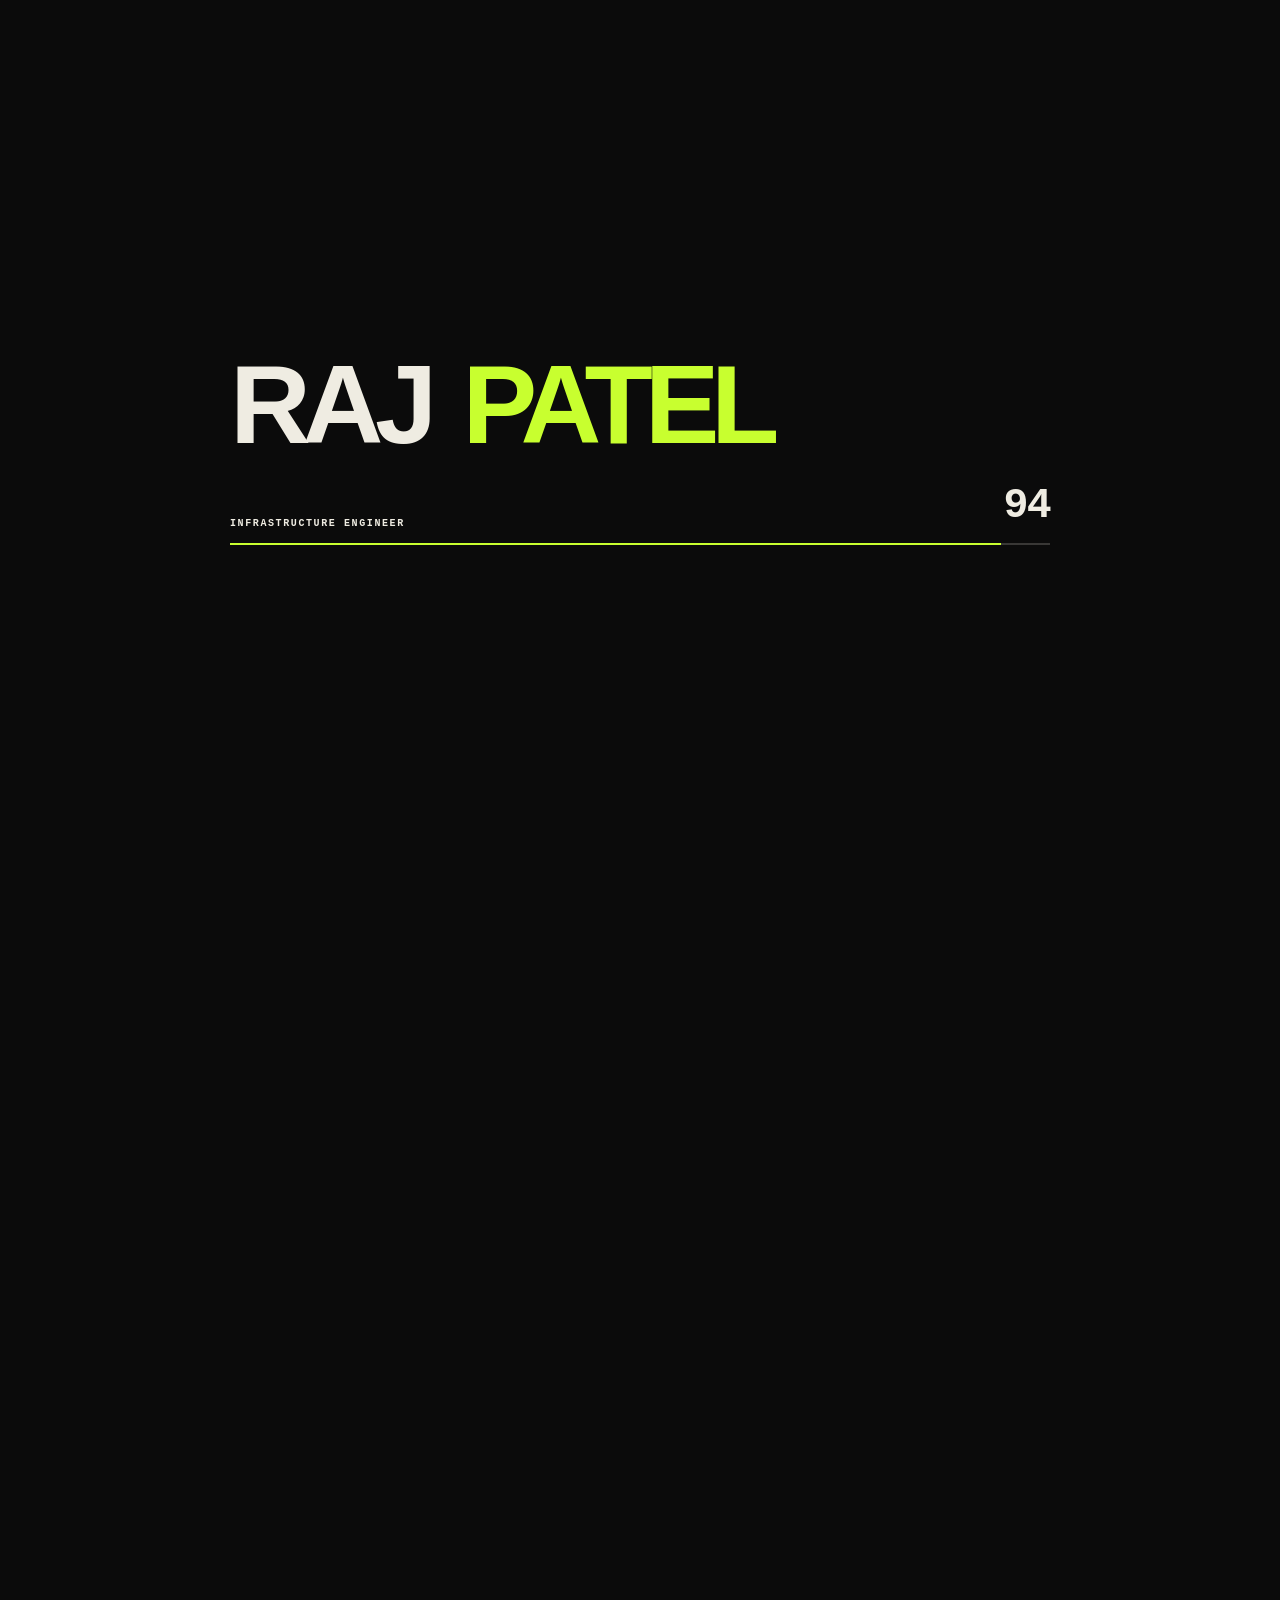
==== commit 4cb0d649: "Add files via upload" ====
--- a/index.html
+++ b/index.html
@@ -1,61 +1,224 @@
 <!doctype html>
 <html lang="en">
 <head>
-  <meta charset="utf-8">
-  <meta name="viewport" content="width=device-width,initial-scale=1,viewport-fit=cover">
-  <meta name="theme-color" content="#090b10">
-  <meta name="description" content="Raj Patel, infrastructure and cloud engineer specializing in Windows, Linux, Kubernetes, and automation.">
-  <title>Raj Patel | Infrastructure Engineer</title>
-  <style>html,body{margin:0;min-height:100%;background:#090b10;color:#f5f7f8;font-family:Arial,Helvetica,sans-serif}</style>
-  <link rel="icon" href="assets/favicon.svg" type="image/svg+xml">
-  <link rel="icon" href="assets/favicon-32.png" sizes="32x32" type="image/png">
-  <link rel="apple-touch-icon" href="assets/apple-touch-icon.png">
-  <link rel="stylesheet" href="assets/styles.css">
-  <script defer src="assets/app.js"></script>
+<meta charset="utf-8">
+<meta name="viewport" content="width=device-width,initial-scale=1,viewport-fit=cover">
+<meta name="theme-color" content="#0b0b0b">
+<meta name="description" content="Raj Patel — infrastructure and cloud engineer. Windows, Linux, Azure, Kubernetes, and automation.">
+<meta property="og:title" content="Raj Patel — Infrastructure Engineer">
+<meta property="og:description" content="Enterprise systems, cloud operations, Kubernetes, and automation.">
+<meta property="og:type" content="website">
+<title>Raj Patel — Infrastructure Engineer</title>
+<style>html,body{margin:0;min-height:100%;background:#0b0b0b;color:#efece2;font-family:Arial,Helvetica,sans-serif}</style>
+<link rel="icon" href="assets/favicon.svg" type="image/svg+xml">
+<link rel="icon" href="assets/favicon-32.png" sizes="32x32" type="image/png">
+<link rel="apple-touch-icon" href="assets/apple-touch-icon.png">
+<link rel="stylesheet" href="assets/styles.css">
+<script defer src="assets/app.js"></script>
+<noscript><style>#preloader{display:none!important}body{overflow:auto!important}.reveal{opacity:1!important;transform:none!important}.line-mask span{transform:none!important}</style></noscript>
 </head>
 <body>
+
+<div id="preloader" aria-hidden="true">
+  <div class="pre-inner">
+    <div class="pre-name"><span>RAJ</span><span>PATEL</span></div>
+    <div class="pre-meta"><span>INFRASTRUCTURE ENGINEER</span><span id="pre-count">00</span></div>
+    <div class="pre-bar"><i id="pre-fill"></i></div>
+  </div>
+</div>
+
+<div class="cursor" aria-hidden="true"><i></i><em>VIEW</em></div>
 <a class="skip" href="#main">Skip to content</a>
-<header class="header">
-  <a class="brand" href="#home" aria-label="Raj Patel home"><span class="brand-mark">RP</span><span class="brand-name">Raj Patel</span></a>
-  <nav class="desktop-nav" aria-label="Primary navigation"><a href="#projects">Projects</a><a href="#about">About</a><a href="#stack">Stack</a><a href="#contact">Contact</a></nav>
-  <button class="menu-button" type="button" aria-expanded="false" aria-controls="mobile-nav" aria-label="Open navigation"><span></span><span></span></button>
-  <nav class="mobile-nav" id="mobile-nav" aria-label="Mobile navigation"><a href="#projects">Projects</a><a href="#about">About</a><a href="#stack">Stack</a><a href="#contact">Contact</a></nav>
+
+<header class="head">
+  <a class="mark" href="#top" aria-label="Raj Patel, back to top"><span class="mark-name">RAJ PATEL</span><span class="mark-code">/ IV</span></a>
+  <p class="head-mid">INFRASTRUCTURE<br>&amp; CLOUD ENGINEER</p>
+  <nav class="nav-desktop" aria-label="Primary">
+    <a href="#work">WORK</a><a href="#about">ABOUT</a><a href="#stack">STACK</a><a href="#faq">FAQ</a><a href="#contact">CONTACT</a>
+  </nav>
+  <button class="burger" type="button" aria-expanded="false" aria-controls="nav-mobile" aria-label="Open navigation"><i></i><i></i></button>
+  <nav class="nav-mobile" id="nav-mobile" aria-label="Mobile">
+    <a href="#work"><span>01</span>WORK</a><a href="#about"><span>02</span>ABOUT</a><a href="#stack"><span>03</span>STACK</a><a href="#faq"><span>04</span>FAQ</a><a href="#contact"><span>05</span>CONTACT</a>
+  </nav>
 </header>
+
 <main id="main">
-<section class="hero" id="home">
-  <div class="hero-copy">
-    <p class="eyebrow">INFRASTRUCTURE · CLOUD · AUTOMATION</p>
-    <h1>I build systems that stay <span>reliable.</span></h1>
-    <p class="hero-lead">Infrastructure and cloud engineer focused on secure platforms, practical automation, and dependable operations across Windows, Linux, Azure, and Kubernetes.</p>
-    <div class="hero-actions"><a class="button primary" href="#projects">View projects <b>↓</b></a><a class="button secondary" href="https://github.com/iamraj-patel/" target="_blank" rel="noopener noreferrer">GitHub profile ↗</a></div>
-  </div>
-  <div class="hero-panel" aria-label="Engineering focus">
-    <div class="panel-top"><span></span><span></span><span></span><b>raj@infrastructure</b></div>
-    <div class="panel-body"><p><i>$</i> whoami</p><strong>Infrastructure Engineer</strong><p><i>$</i> cat focus.txt</p><ul><li>Windows and cloud operations</li><li>Linux infrastructure</li><li>Kubernetes administration</li><li>PowerShell and shell automation</li></ul><p><i>$</i> systemctl is-active reliability</p><strong class="active">active</strong></div>
-  </div>
-</section>
-<div class="ticker" aria-hidden="true"><div>WINDOWS SERVER · AZURE · LINUX · KUBERNETES · POWERSHELL · ANSIBLE · VMWARE · SECURITY · WINDOWS SERVER · AZURE · LINUX · KUBERNETES · POWERSHELL · ANSIBLE · VMWARE · SECURITY ·</div></div>
-<section class="intro"><p class="section-label">01 / APPROACH</p><div class="intro-grid"><h2>Clarity before complexity.</h2><div><p class="lead">I turn infrastructure challenges into understandable, repeatable operations.</p><p>I follow the full dependency chain, validate changes, automate where it improves reliability, and document the outcome for the next engineer.</p></div></div></section>
-<section class="projects" id="projects">
-  <div class="section-heading"><p class="section-label">02 / SELECTED PROJECTS</p><h2>Hands-on infrastructure work.</h2></div>
-  <article class="project green">
-    <div class="project-copy"><p class="project-number">01 / KUBERNETES</p><h3>Cluster Operations</h3><p>Utilities for Kubernetes administration, troubleshooting, deployment assistance, operational automation, and resource validation.</p><a href="https://github.com/iamraj-patel/shell-script/tree/main/kubernetes" target="_blank" rel="noopener noreferrer">Open Kubernetes directory <b>↗</b></a></div>
-    <div class="topology" aria-label="Compact Kubernetes cluster topology illustration"><svg viewBox="0 0 420 300" role="img" aria-labelledby="topology-title"><title id="topology-title">Kubernetes control plane connected to three worker nodes</title><path d="M210 150 L95 72 M210 150 L325 72 M210 150 L210 250"/><circle class="halo" cx="210" cy="150" r="112"/><g class="control"><circle cx="210" cy="150" r="54"/><text x="210" y="157">K8s</text></g><g class="worker"><rect x="49" y="43" width="92" height="58" rx="14"/><text x="95" y="77">NODE 01</text><rect x="279" y="43" width="92" height="58" rx="14"/><text x="325" y="77">NODE 02</text><rect x="164" y="221" width="92" height="58" rx="14"/><text x="210" y="255">NODE 03</text></g></svg></div>
-  </article>
-  <article class="project blue">
-    <div class="project-copy"><p class="project-number">02 / AUTOMATION</p><h3>Shell Scripts</h3><p>Linux administration, server onboarding, SSL workflows, MOTD configuration, and repeatable operational tooling.</p><a href="https://github.com/iamraj-patel/shell-script" target="_blank" rel="noopener noreferrer">Open shell-script repository <b>↗</b></a></div>
-    <div class="terminal" aria-label="Example server automation output"><div><i></i><i></i><i></i><span>automation.sh</span></div><code>$ ./server-onboarding.sh<br><b>✓ packages installed</b><br><b>✓ users configured</b><br><b>✓ baseline applied</b><br><br>$ ./validate.sh<br><b>✓ system ready</b></code></div>
-  </article>
-  <article class="project orange">
-    <div class="project-copy"><p class="project-number">03 / CONFIGURATION</p><h3>Ansible Main</h3><p>Playbooks and Ansible configuration used to prepare systems for production-oriented use cases in a Proxmox-hosted environment.</p><a href="https://github.com/iamraj-patel/Ansible-Main" target="_blank" rel="noopener noreferrer">Open Ansible-Main repository <b>↗</b></a></div>
-    <div class="ansible-art" aria-hidden="true"><span>A</span><div><b>CONFIGURE</b><b>VALIDATE</b><b>REPEAT</b></div></div>
-  </article>
-  <a class="all-repos" href="https://github.com/iamraj-patel?tab=repositories" target="_blank" rel="noopener noreferrer"><span>Explore all repositories</span><b>↗</b></a>
-</section>
-<section class="about" id="about"><p class="section-label">03 / ABOUT</p><div class="about-grid"><h2>Engineer.<br>Operator.<br><span>Builder.</span></h2><div><p class="lead">I’m Raj Patel, an Infrastructure Managed Services Senior Analyst and Windows Cloud Engineer.</p><p>My work spans Windows Server, Linux, cloud platforms, virtualization, enterprise services, security hardening, backup, disaster recovery, and automation. I also build Kubernetes environments to deepen platform engineering and troubleshooting skills.</p><div class="text-links"><a href="https://github.com/iamraj-patel/" target="_blank" rel="noopener noreferrer">GitHub ↗</a><a href="https://linkedin.com/in/iamraj-patel" target="_blank" rel="noopener noreferrer">LinkedIn ↗</a></div></div></div><div class="metrics"><article><b>90%</b><span>less manual effort</span></article><article><b>35%</b><span>faster workstation deployment</span></article><article><b>40%</b><span>reduction in vulnerabilities and downtime</span></article><article><b>70%</b><span>faster application deployment</span></article></div></section>
-<section class="stack" id="stack"><p class="section-label">04 / TECHNICAL STACK</p><div class="stack-list"><article><span>01</span><h3>Cloud</h3><p>Azure · AWS · Google Cloud</p></article><article><span>02</span><h3>Systems</h3><p>Windows Server · Linux · Active Directory</p></article><article><span>03</span><h3>Automation</h3><p>PowerShell · Bash · Python · Ansible</p></article><article><span>04</span><h3>Containers</h3><p>Kubernetes · kubeadm · containerd · Calico</p></article><article><span>05</span><h3>Resilience</h3><p>VMware · Hyper-V · Veeam · CIS · STIG</p></article></div></section>
-<section class="contact" id="contact"><p class="section-label">05 / CONTACT</p><div class="contact-copy"><h2>Let’s connect.</h2><p>For infrastructure, cloud, Kubernetes, automation, or professional networking.</p></div><a class="email" href="mailto:rajpatel2011998@gmail.com"><span>rajpatel2011998@gmail.com</span><b>↗</b></a><div class="contact-links"><a href="https://github.com/iamraj-patel/" target="_blank" rel="noopener noreferrer">GitHub ↗</a><a href="https://linkedin.com/in/iamraj-patel" target="_blank" rel="noopener noreferrer">LinkedIn ↗</a><span>© <i id="year"></i> Raj Patel</span></div></section>
+
+<section class="hero" id="top">
+  <div class="hero-top">
+    <span>LAKELAND, FLORIDA</span>
+    <span class="hero-clock" id="clock">--:--</span>
+    <span>PORTFOLIO IV / 2026</span>
+  </div>
+
+  <h1 class="hero-type" aria-label="Infrastructure engineer, cloud and automation">
+    <span class="line-mask"><span>INFRA</span></span>
+    <span class="line-mask"><span>STRUCTURE</span></span>
+    <span class="line-mask"><span>ENGI<i>N</i>EER</span></span>
+  </h1>
+
+  <div class="hero-foot">
+    <p class="hero-note" data-scramble>Windows &middot; Linux &middot; Azure &middot; Kubernetes &middot; Automation</p>
+    <p class="hero-sub">I design, automate and operate infrastructure that keeps enterprise systems predictable — and quietly boring, which is the highest compliment in operations.</p>
+    <a class="hero-cta" href="#work" data-cursor="scroll"><span>SELECTED WORK</span><i>&darr;</i></a>
+  </div>
+</section>
+
+<div class="strip" aria-hidden="true">
+  <div class="strip-run"><span>AVAILABLE FOR INFRASTRUCTURE WORK</span><i>&#9670;</i><span>CLOUD OPERATIONS</span><i>&#9670;</i><span>KUBERNETES</span><i>&#9670;</i><span>AUTOMATION</span><i>&#9670;</i><span>SECURITY HARDENING</span><i>&#9670;</i><span>AVAILABLE FOR INFRASTRUCTURE WORK</span><i>&#9670;</i><span>CLOUD OPERATIONS</span><i>&#9670;</i><span>KUBERNETES</span><i>&#9670;</i><span>AUTOMATION</span><i>&#9670;</i><span>SECURITY HARDENING</span><i>&#9670;</i></div>
+</div>
+
+<section class="cipher" aria-hidden="true">
+  <p class="cipher-line" data-decode="EVERY OUTAGE HAS A ROOT CAUSE. EVERY ROOT CAUSE HAS A FIX. EVERY FIX SHOULD BE AUTOMATED.">EVERY OUTAGE HAS A ROOT CAUSE. EVERY ROOT CAUSE HAS A FIX. EVERY FIX SHOULD BE AUTOMATED.</p>
+</section>
+
+<section class="intro">
+  <p class="tag reveal">01 &mdash; POSITION</p>
+  <h2 class="intro-head reveal">I am an infrastructure engineer. Which means I don&rsquo;t chase tools &mdash; I chase <em>stability</em>, then automate my way back to it.</h2>
+  <div class="intro-grid">
+    <div class="reveal"><h3>WHAT I ACTUALLY DO</h3><p>Support enterprise Windows and cloud-hosted infrastructure, run incident response and change delivery, harden systems, and replace repetitive administration with automation that other engineers can read.</p></div>
+    <div class="reveal"><h3>HOW I WORK</h3><p>Follow the dependency chain instead of guessing. Validate before declaring victory. Write the runbook while the context is still fresh. Leave the environment more understandable than I found it.</p></div>
+  </div>
+</section>
+
+<section class="rules" aria-label="Operating principles">
+  <div class="rules-run">
+    <span>Thou shalt not deploy on Friday without a rollback.</span><b>&sol;</b>
+    <span>Thou shalt not name a server after a pet.</span><b>&sol;</b>
+    <span>Thou shalt read the logs before the forum post.</span><b>&sol;</b>
+    <span>Thou shalt not automate a process nobody understands.</span><b>&sol;</b>
+    <span>Thou shalt test the restore, not the backup.</span><b>&sol;</b>
+    <span>Thou shalt document it while you still remember it.</span><b>&sol;</b>
+    <span>Thou shalt not deploy on Friday without a rollback.</span><b>&sol;</b>
+    <span>Thou shalt not name a server after a pet.</span><b>&sol;</b>
+    <span>Thou shalt read the logs before the forum post.</span><b>&sol;</b>
+    <span>Thou shalt not automate a process nobody understands.</span><b>&sol;</b>
+    <span>Thou shalt test the restore, not the backup.</span><b>&sol;</b>
+    <span>Thou shalt document it while you still remember it.</span><b>&sol;</b>
+  </div>
+</section>
+
+<section class="work" id="work">
+  <div class="work-head">
+    <p class="tag reveal">02 &mdash; SELECTED BUILDS 2021 &mdash; 2026</p>
+    <h2 class="reveal">SELECTED<br><em>WORK</em></h2>
+  </div>
+
+  <div class="work-list">
+    <a class="row" href="https://github.com/iamraj-patel/shell-script/tree/main/kubernetes" target="_blank" rel="noopener noreferrer" data-cursor="view" style="--accent:#c8ff2f;--accent-ink:#0b0b0b">
+      <span class="row-no">01</span>
+      <h3 class="row-title"><span>Cluster Operations</span><span aria-hidden="true">Cluster Operations</span></h3>
+      <span class="row-meta">KUBERNETES &middot; TROUBLESHOOTING</span>
+      <span class="row-go" aria-hidden="true">&#8599;</span>
+</a>
+
+    <a class="row" href="https://github.com/iamraj-patel/shell-script" target="_blank" rel="noopener noreferrer" data-cursor="view" style="--accent:#4f6dff;--accent-ink:#ffffff">
+      <span class="row-no">02</span>
+      <h3 class="row-title"><span>Shell Scripts</span><span aria-hidden="true">Shell Scripts</span></h3>
+      <span class="row-meta">ONBOARDING &middot; SSL &middot; LINUX</span>
+      <span class="row-go" aria-hidden="true">&#8599;</span>
+</a>
+
+    <a class="row" href="https://github.com/iamraj-patel/Ansible-Main" target="_blank" rel="noopener noreferrer" data-cursor="view" style="--accent:#ff5c2b;--accent-ink:#ffffff">
+      <span class="row-no">03</span>
+      <h3 class="row-title"><span>Ansible Main</span><span aria-hidden="true">Ansible Main</span></h3>
+      <span class="row-meta">PLAYBOOKS &middot; CONFIGURATION</span>
+      <span class="row-go" aria-hidden="true">&#8599;</span>
+</a>
+
+    <a class="row" href="https://github.com/iamraj-patel/shell-script/tree/main/server-onboarding" target="_blank" rel="noopener noreferrer" data-cursor="view" style="--accent:#f0e9d6;--accent-ink:#0b0b0b">
+      <span class="row-no">04</span>
+      <h3 class="row-title"><span>Server Onboarding</span><span aria-hidden="true">Server Onboarding</span></h3>
+      <span class="row-meta">PROVISIONING &middot; HARDENING</span>
+      <span class="row-go" aria-hidden="true">&#8599;</span>
+</a>
+
+    <a class="row" href="https://github.com/iamraj-patel?tab=repositories" target="_blank" rel="noopener noreferrer" data-cursor="view" style="--accent:#ff63b8;--accent-ink:#0b0b0b">
+      <span class="row-no">05</span>
+      <h3 class="row-title"><span>All Repositories</span><span aria-hidden="true">All Repositories</span></h3>
+      <span class="row-meta">GITHUB &middot; EVERYTHING ELSE</span>
+      <span class="row-go" aria-hidden="true">&#8599;</span>
+</a>
+  </div>
+</section>
+
+<section class="about" id="about">
+  <p class="tag reveal">03 &mdash; ABOUT</p>
+  <div class="about-wrap">
+    <h2 class="about-head reveal">Hi, I&rsquo;m Raj.</h2>
+    <div class="about-body">
+      <p class="lead reveal">Infrastructure Managed Services Senior Analyst and Windows Cloud Engineer, based in Lakeland, Florida.</p>
+      <p class="reveal">I work across Windows Server, Linux, Azure, virtualization, security hardening, backup and disaster recovery. Outside of production I build Kubernetes clusters with kubeadm, containerd and Calico, mostly so that the first time I see a failure mode it isn&rsquo;t during an incident.</p>
+      <p class="reveal">I like unglamorous engineering: clean automation, honest documentation, and changes that are easy to reverse.</p>
+      <div class="about-links reveal">
+        <a href="https://github.com/iamraj-patel/" target="_blank" rel="noopener noreferrer" data-cursor="view">GITHUB &#8599;</a>
+        <a href="https://linkedin.com/in/iamraj-patel" target="_blank" rel="noopener noreferrer" data-cursor="view">LINKEDIN &#8599;</a>
+      </div>
+    </div>
+  </div>
+
+  <div class="counts">
+    <article class="reveal"><b data-count="90" data-suffix="%">0%</b><span>less manual administrative effort</span></article>
+    <article class="reveal"><b data-count="35" data-suffix="%">0%</b><span>faster workstation deployment</span></article>
+    <article class="reveal"><b data-count="40" data-suffix="%">0%</b><span>fewer vulnerabilities and less downtime</span></article>
+    <article class="reveal"><b data-count="70" data-suffix="%">0%</b><span>faster application deployment</span></article>
+  </div>
+</section>
+
+<section class="stack" id="stack">
+  <p class="tag reveal">04 &mdash; STACK</p>
+  <h2 class="stack-head reveal">THE TOOLBOX</h2>
+  <div class="stack-list">
+    <details class="reveal" open><summary><span>01</span><b>CLOUD &amp; PLATFORMS</b><i aria-hidden="true"></i></summary><div><p>Microsoft Azure, AWS and Google Cloud Platform, cloud-hosted infrastructure and hybrid operations.</p><em>AZURE / AWS / GCP</em></div></details>
+    <details class="reveal"><summary><span>02</span><b>SYSTEMS</b><i aria-hidden="true"></i></summary><div><p>Windows Server, Active Directory, Group Policy, DNS, DHCP, Debian, Ubuntu, RHEL, Fedora and OpenSUSE.</p><em>WINDOWS / LINUX / DIRECTORY</em></div></details>
+    <details class="reveal"><summary><span>03</span><b>AUTOMATION</b><i aria-hidden="true"></i></summary><div><p>PowerShell, Bash, Python and Ansible for onboarding, patching, package management and operational validation.</p><em>POWERSHELL / BASH / PYTHON / ANSIBLE</em></div></details>
+    <details class="reveal"><summary><span>04</span><b>CONTAINERS</b><i aria-hidden="true"></i></summary><div><p>Kubernetes with kubeadm, containerd and Calico. Cluster lifecycle, certificates, networking, DNS and troubleshooting.</p><em>KUBERNETES / CONTAINERD / CALICO</em></div></details>
+    <details class="reveal"><summary><span>05</span><b>RESILIENCE &amp; SECURITY</b><i aria-hidden="true"></i></summary><div><p>VMware, Hyper-V, Proxmox, Veeam, CIS hardening, STIG compliance and vulnerability remediation.</p><em>VMWARE / HYPER-V / CIS / STIG</em></div></details>
+  </div>
+</section>
+
+<section class="career">
+  <p class="tag reveal">05 &mdash; CAREER</p>
+  <div class="career-heading reveal"><h2>EXPERIENCE<br><em>THAT SHAPED THE WORK.</em></h2><p>Enterprise infrastructure roles across cloud operations, systems administration, automation, security, and virtualization.</p></div>
+  <div class="career-list">
+    <article class="reveal"><span>2025 &mdash; NOW</span><h3>ACCENTURE</h3><h4>Infrastructure Managed Services Senior Analyst / Windows Cloud Engineer</h4><p>Enterprise Windows and cloud infrastructure, incident response, change implementation, automation, security remediation and platform standardisation.</p></article>
+    <article class="reveal"><span>2023 &mdash; 2024</span><h3>MOTIO BUSINESS TECHNOLOGY</h3><h4>IT Systems Administrator</h4><p>Standardised Windows imaging, PowerShell automation, VMware environments, Linux services, Ansible workflows, backup and recovery.</p></article>
+    <article class="reveal"><span>2021 &mdash; 2023</span><h3>INTEGRATED BIOSCIENCE</h3><h4>System Administrator</h4><p>Windows and Linux services, Hyper-V migration and clustering, STIG hardening, patching, monitoring and operational scripting.</p></article>
+  </div>
+</section>
+
+<section class="faq" id="faq">
+  <p class="tag reveal">06 &mdash; FAQ</p>
+  <h2 class="faq-head reveal">QUESTIONS<br><em>I ACTUALLY GET</em></h2>
+  <div class="faq-list">
+    <details class="reveal"><summary><span>01.</span><b>Raj, are you a Windows guy or a Linux guy?</b><i aria-hidden="true"></i></summary><div><p>Both, and that&rsquo;s the point. Most environments are mixed, and the interesting failures happen exactly where the two meet.</p></div></details>
+    <details class="reveal"><summary><span>02.</span><b>Do you actually run Kubernetes at home?</b><i aria-hidden="true"></i></summary><div><p>Yes. kubeadm clusters with containerd and Calico, rebuilt often on purpose. Breaking a lab cluster is much cheaper than learning on production.</p></div></details>
+    <details class="reveal"><summary><span>03.</span><b>Why so much automation?</b><i aria-hidden="true"></i></summary><div><p>Because manual work does not scale, does not audit well, and never behaves the same way at 3am. Automation is documentation that executes.</p></div></details>
+    <details class="reveal"><summary><span>04.</span><b>What do you do when something breaks?</b><i aria-hidden="true"></i></summary><div><p>Reproduce, isolate, follow the dependency chain, fix the cause rather than the symptom, then write it down so the next person spends ten minutes instead of two hours.</p></div></details>
+    <details class="reveal"><summary><span>05.</span><b>Where is your r&eacute;sum&eacute; and phone number?</b><i aria-hidden="true"></i></summary><div><p>Deliberately not on this site. Email works perfectly well, and anything else can follow from there.</p></div></details>
+  </div>
+</section>
+
+<section class="contact" id="contact">
+  <p class="tag">07 &mdash; CONTACT</p>
+  <div class="contact-mid">
+    <h2 class="contact-head">YOU LIKE<br>WHAT YOU SEE?<br><em>LET&rsquo;S TALK.</em></h2>
+    <a class="contact-mail" href="mailto:rajpatel2011998@gmail.com" data-cursor="view"><span>rajpatel2011998@gmail.com</span><i aria-hidden="true">&#8599;</i></a>
+  </div>
+  <div class="contact-foot">
+    <a href="https://github.com/iamraj-patel/" target="_blank" rel="noopener noreferrer" data-cursor="view">GITHUB</a>
+    <a href="https://linkedin.com/in/iamraj-patel" target="_blank" rel="noopener noreferrer" data-cursor="view">LINKEDIN</a>
+    <span>LAKELAND, FL</span>
+    <span>&copy; <i id="year"></i> RAJ PATEL</span>
+  </div>
+</section>
+
 </main>
-<footer><a href="#home">Back to top ↑</a><span>Static · Responsive · GitHub Pages ready</span></footer>
+
+<footer class="foot">
+  <a href="#top" data-cursor="scroll">BACK TO TOP &uarr;</a>
+  <span>PORTFOLIO IV &mdash; STATIC, SELF-CONTAINED, GITHUB PAGES READY</span>
+</footer>
+
 </body>
 </html>
--- a/assets/styles.css
+++ b/assets/styles.css
@@ -1,5 +1,831 @@
-:root{--bg:#090b10;--surface:#11151d;--text:#f5f7f8;--muted:#a8b0bc;--lime:#b9ff37;--blue:#4d77ff;--orange:#ff6b35;--line:rgba(255,255,255,.14);--pad:clamp(18px,4vw,64px);--max:1440px;--sans:Arial,Helvetica,sans-serif;--mono:"Courier New",Courier,monospace}*{box-sizing:border-box}html{scroll-behavior:smooth;scroll-padding-top:76px;background:var(--bg)}body{margin:0;min-width:280px;background:var(--bg);color:var(--text);font-family:var(--sans);overflow-x:hidden}a{color:inherit;text-decoration:none}.skip{position:fixed;left:12px;top:-60px;z-index:100;background:#fff;color:#000;padding:10px}.skip:focus{top:10px}.header{height:76px;position:sticky;top:0;z-index:40;padding:0 var(--pad);display:flex;align-items:center;max-width:none;background:rgba(9,11,16,.96);border-bottom:1px solid var(--line)}.brand{display:flex;align-items:center;gap:10px;font-weight:800}.brand-mark{display:grid;place-items:center;width:40px;height:40px;background:var(--lime);color:#090b10;border-radius:10px;letter-spacing:-.06em}.brand-name{font-size:14px;letter-spacing:.02em}.desktop-nav{margin-left:auto;display:flex;gap:24px;font:700 10px var(--mono);text-transform:uppercase}.desktop-nav a:hover{color:var(--lime)}.menu-button,.mobile-nav{display:none}.hero{min-height:calc(100svh - 76px);max-width:var(--max);margin:auto;padding:clamp(70px,10vh,120px) var(--pad);display:grid;grid-template-columns:1.1fr .9fr;gap:clamp(36px,7vw,110px);align-items:center}.eyebrow,.section-label,.project-number{font:700 10px var(--mono);letter-spacing:.13em;color:var(--lime)}.hero h1{max-width:780px;margin:22px 0;font-size:clamp(3.7rem,7.5vw,8rem);line-height:.86;letter-spacing:-.075em}.hero h1 span{color:var(--lime)}.hero-lead{max-width:680px;color:var(--muted);font-size:clamp(1rem,1.4vw,1.2rem);line-height:1.7}.hero-actions{display:flex;gap:12px;flex-wrap:wrap;margin-top:32px}.button{display:inline-flex;justify-content:space-between;gap:24px;padding:14px 17px;border:1px solid var(--line);font:700 11px var(--mono)}.button.primary{background:var(--lime);color:#090b10;border-color:var(--lime)}.button.secondary:hover{border-color:var(--lime)}.hero-panel{overflow:hidden;border:1px solid var(--line);background:var(--surface);box-shadow:18px 18px 0 rgba(185,255,55,.1)}.panel-top{height:46px;padding:0 14px;display:flex;align-items:center;gap:7px;border-bottom:1px solid var(--line)}.panel-top span{width:8px;height:8px;border-radius:50%;background:#ff5f56}.panel-top span:nth-child(2){background:#ffbd2e}.panel-top span:nth-child(3){background:#27c93f}.panel-top b{margin-left:auto;color:var(--muted);font:400 9px var(--mono)}.panel-body{padding:28px;font:400 13px/1.8 var(--mono)}.panel-body p{margin:0 0 7px}.panel-body i{font-style:normal;color:var(--lime)}.panel-body strong{display:block;margin:0 0 15px;color:#fff}.panel-body ul{list-style:none;margin:0 0 16px;padding:0;color:var(--muted)}.panel-body li:before{content:"> ";color:var(--lime)}.panel-body .active{color:var(--lime)}.ticker{overflow:hidden;border-block:1px solid var(--line);background:var(--lime);color:#090b10}.ticker div{width:max-content;padding:12px 0;font:700 10px var(--mono);letter-spacing:.1em;animation:ticker 30s linear infinite}@keyframes ticker{to{transform:translateX(-50%)}}.intro,.about,.stack,.contact{padding:120px var(--pad)}.intro{background:#f1eee5;color:#121212}.intro .section-label,.about .section-label{color:#3759d8}.intro-grid{max-width:var(--max);margin:55px auto 0;display:grid;grid-template-columns:1fr .7fr;gap:8vw}.intro h2{margin:0;font-size:clamp(3rem,6vw,6.5rem);line-height:.95;letter-spacing:-.06em}.intro .lead,.about .lead{font-size:clamp(1.1rem,1.8vw,1.55rem);line-height:1.45}.intro-grid p:not(.lead),.about-grid p:not(.lead){color:#555;line-height:1.75}.projects{background:#0d1016}.section-heading{max-width:var(--max);margin:auto;padding:120px var(--pad) 65px}.section-heading h2{max-width:900px;margin:24px 0 0;font-size:clamp(3rem,6.5vw,6.6rem);line-height:.94;letter-spacing:-.06em}.project{max-width:var(--max);margin:0 auto 2px;padding:clamp(28px,4vw,58px);display:grid;grid-template-columns:minmax(300px,.8fr) minmax(360px,1fr);gap:clamp(30px,7vw,110px);align-items:center;color:#0a0b0e}.project.green{background:var(--lime)}.project.blue{background:#6280ff}.project.orange{background:#ff7748}.project-copy h3{margin:15px 0;font-size:clamp(3rem,5vw,5.6rem);line-height:.84;letter-spacing:-.07em}.project-copy>p:not(.project-number){max-width:480px;font-size:14px;line-height:1.65}.project-copy a{display:inline-flex;gap:10px;margin-top:22px;padding-bottom:5px;border-bottom:1px solid #0a0b0e;font:700 10px var(--mono)}.project-number{color:#0a0b0e}.topology{width:100%;max-width:560px;justify-self:center;overflow:hidden}.topology svg{display:block;width:100%;height:auto;max-height:360px}.topology path,.topology .halo{fill:none;stroke:#0a0b0e;stroke-width:2}.topology .halo{opacity:.3}.topology .control circle{fill:#0a0b0e}.topology .control text{fill:var(--lime);font:700 20px var(--mono);text-anchor:middle}.topology .worker rect{fill:rgba(255,255,255,.35);stroke:#0a0b0e;stroke-width:2}.topology .worker text{fill:#0a0b0e;font:700 11px var(--mono);text-anchor:middle}.terminal{width:100%;max-width:560px;justify-self:center;background:#f5f2e9;border:2px solid #0a0b0e;box-shadow:14px 14px #0a0b0e;transform:rotate(1deg)}.terminal>div{height:40px;padding:0 13px;display:flex;align-items:center;gap:6px;border-bottom:1px solid #0a0b0e}.terminal>div i{width:8px;height:8px;border:1px solid #0a0b0e;border-radius:50%}.terminal>div span{margin-left:auto;font:700 8px var(--mono)}.terminal code{display:block;padding:30px;font:700 clamp(11px,1.2vw,15px)/1.9 var(--mono);white-space:normal}.terminal code b{color:#087748}.ansible-art{min-height:320px;display:flex;align-items:center;justify-content:center;overflow:hidden}.ansible-art>span{font-size:clamp(10rem,16vw,17rem);font-weight:900;line-height:.7;letter-spacing:-.15em}.ansible-art div{display:flex;flex-direction:column;gap:4px;transform:rotate(-90deg)}.ansible-art b{font-size:clamp(1.5rem,3vw,3rem);line-height:.9}.all-repos{max-width:var(--max);margin:0 auto;display:flex;justify-content:space-between;padding:26px var(--pad);background:#f1eee5;color:#111;font:700 clamp(12px,1.6vw,20px) var(--mono)}.all-repos b{font-size:26px}.about{background:#f1eee5;color:#111}.about-grid{max-width:var(--max);margin:55px auto 0;display:grid;grid-template-columns:1fr .8fr;gap:9vw}.about h2{margin:0;font-size:clamp(3.2rem,6.7vw,7rem);line-height:.82;letter-spacing:-.075em}.about h2 span{color:#3f62e6;font-weight:400}.text-links{display:flex;gap:24px;flex-wrap:wrap;margin-top:28px;font:700 10px var(--mono)}.metrics{max-width:var(--max);margin:88px auto 0;display:grid;grid-template-columns:repeat(4,1fr);border-top:1px solid #111}.metrics article{min-height:150px;padding:25px 18px 10px 0;border-right:1px solid #111}.metrics article:not(:first-child){padding-left:18px}.metrics article:last-child{border:0}.metrics b{display:block;font-size:clamp(2.8rem,4.5vw,5rem);letter-spacing:-.08em}.metrics span{display:block;max-width:190px;margin-top:8px;font:700 9px/1.5 var(--mono)}.stack{background:#ff67bc;color:#111}.stack>.section-label{color:#111;margin-bottom:50px}.stack-list{max-width:var(--max);margin:auto}.stack-list article{display:grid;grid-template-columns:55px 1fr 1fr;align-items:center;padding:22px 0;border-top:1px solid #111}.stack-list article:last-child{border-bottom:1px solid #111}.stack-list span{font:700 9px var(--mono)}.stack-list h3{margin:0;font-size:clamp(1.4rem,3vw,3.2rem);letter-spacing:-.05em}.stack-list p{text-align:right;font:700 10px/1.5 var(--mono)}.contact{min-height:88svh;display:flex;flex-direction:column;background:#4167e8}.contact .section-label{color:#fff}.contact-copy{max-width:var(--max);width:100%;margin:auto}.contact h2{margin:0;font-size:clamp(4rem,9vw,9.5rem);line-height:.85;letter-spacing:-.08em}.contact-copy p{max-width:570px;font-size:clamp(14px,1.5vw,19px);line-height:1.55}.email{max-width:var(--max);width:100%;margin:0 auto;display:flex;justify-content:space-between;align-items:center;gap:15px;padding:20px 0;border-block:1px solid #fff;font-size:clamp(12px,2vw,28px);font-weight:800;overflow-wrap:anywhere}.email b{flex:0 0 auto;font-size:32px}.contact-links{max-width:var(--max);width:100%;margin:26px auto 0;display:flex;justify-content:space-between;gap:20px;font:700 9px var(--mono)}.contact-links i{font-style:normal}footer{padding:20px var(--pad);display:flex;justify-content:space-between;gap:20px;background:#090b10;font:700 9px var(--mono)}
-@media(max-width:900px){.desktop-nav{display:none}.menu-button{display:block;margin-left:auto;width:44px;height:44px;background:transparent;border:0}.menu-button span{display:block;width:22px;height:1px;background:#fff;margin:6px auto}.mobile-nav{position:absolute;top:76px;left:0;right:0;display:flex;visibility:hidden;opacity:0;pointer-events:none;flex-direction:column;gap:16px;padding:20px var(--pad);background:#090b10;border-bottom:1px solid var(--line);font:700 18px var(--mono)}.mobile-nav.open{visibility:visible;opacity:1;pointer-events:auto}.hero{grid-template-columns:1fr}.hero-panel{max-width:680px}.intro-grid,.about-grid{grid-template-columns:1fr;gap:38px}.project{grid-template-columns:1fr}.project-copy{max-width:680px}.project-visual,.topology{max-width:620px}.metrics{grid-template-columns:1fr 1fr}.metrics article:nth-child(2){border-right:0}.metrics article:nth-child(-n+2){border-bottom:1px solid #111}}
-@media(max-width:600px){.brand-name{display:none}.hero{padding-top:65px;padding-bottom:65px;min-height:auto}.hero h1{font-size:clamp(3.1rem,15vw,5.3rem);line-height:.9}.hero-actions{flex-direction:column}.button{width:100%}.panel-body{padding:22px 18px;font-size:11px}.intro,.about,.stack,.contact{padding:78px 18px}.section-heading{padding:78px 18px 50px}.section-heading h2{font-size:clamp(2.8rem,13vw,4.5rem)}.project{padding:34px 18px 46px;gap:30px}.project-copy h3{font-size:clamp(3rem,14vw,4.7rem)}.topology{max-width:100%;overflow:visible;padding:0 4px}.topology svg{max-height:none}.terminal{max-width:calc(100% - 12px);margin-right:12px;box-shadow:10px 10px #0a0b0e}.terminal code{padding:22px 16px;font-size:10px}.ansible-art{min-height:220px}.ansible-art>span{font-size:10rem}.ansible-art b{font-size:1.6rem}.about h2{font-size:clamp(3rem,14vw,4.8rem)}.metrics{grid-template-columns:1fr}.metrics article{min-height:115px;border-right:0!important;border-bottom:1px solid #111!important;padding-left:0!important}.stack-list article{grid-template-columns:34px 1fr}.stack-list p{grid-column:2;text-align:left;margin:8px 0 0}.contact{min-height:100svh;padding-bottom:max(28px,env(safe-area-inset-bottom))}.contact h2{font-size:clamp(3.6rem,17vw,5.5rem)}.email{font-size:10px}.contact-links span{display:none}footer span{display:none}}
-@media(max-width:360px){.hero h1{font-size:2.9rem}.project-copy h3,.about h2{font-size:2.8rem}.contact h2{font-size:3.2rem}.topology .worker text{font-size:9px}}
-@media(prefers-reduced-motion:reduce){html{scroll-behavior:auto}.ticker div{animation:none}}
+/* =========================================================
+   Raj Patel — Portfolio IV
+   Static, self-contained. No external fonts, images or scripts.
+   ========================================================= */
+
+:root{
+  --ink:#0b0b0b;
+  --paper:#efece2;
+  --paper-dim:#cfcabb;
+  --lime:#c8ff2f;
+  --blue:#4f6dff;
+  --orange:#ff5c2b;
+  --pink:#ff63b8;
+  --line:rgba(239,236,226,.16);
+  --line-dark:rgba(11,11,11,.18);
+  --pad:clamp(18px,4vw,72px);
+  --max:1560px;
+  --sans:Arial,Helvetica,sans-serif;
+  --mono:"Courier New",Courier,monospace;
+  --ease:cubic-bezier(.16,.84,.26,1);
+}
+
+*{box-sizing:border-box}
+html{background:var(--ink);scroll-behavior:smooth;scroll-padding-top:84px;-webkit-text-size-adjust:100%}
+body{
+  margin:0;min-width:280px;
+  background:var(--ink);color:var(--paper);
+  font-family:var(--sans);
+  overflow-x:hidden;
+}
+body.locked{overflow:hidden;height:100svh}
+a{color:inherit;text-decoration:none}
+img,svg{max-width:100%}
+::selection{background:var(--lime);color:var(--ink)}
+
+.skip{position:fixed;left:14px;top:-70px;z-index:200;background:var(--paper);color:var(--ink);padding:10px 14px;font:700 12px var(--mono)}
+.skip:focus{top:12px}
+
+/* ---------------- Preloader ---------------- */
+#preloader{
+  position:fixed;inset:0;z-index:150;
+  background:var(--ink);color:var(--paper);
+  display:grid;place-items:center;
+  transition:opacity .6s var(--ease),visibility .6s;
+}
+#preloader.done{opacity:0;visibility:hidden}
+.pre-inner{width:min(820px,calc(100% - 44px))}
+.pre-name{
+  display:flex;flex-wrap:wrap;gap:0 .3em;
+  font-size:clamp(2.6rem,9vw,7rem);font-weight:900;
+  line-height:.9;letter-spacing:-.075em;
+}
+.pre-name span{display:block;opacity:0;transform:translateY(.42em);animation:preUp .9s var(--ease) forwards}
+.pre-name span:nth-child(2){animation-delay:.12s;color:var(--lime)}
+@keyframes preUp{to{opacity:1;transform:none}}
+.pre-meta{
+  display:flex;justify-content:space-between;align-items:flex-end;gap:16px;
+  margin:26px 0 14px;font:700 10px var(--mono);letter-spacing:.16em;
+}
+#pre-count{font-size:clamp(1.5rem,5vw,2.6rem);letter-spacing:-.04em}
+.pre-bar{height:2px;background:rgba(239,236,226,.2);overflow:hidden}
+.pre-bar i{display:block;height:100%;width:0;background:var(--lime)}
+
+/* ---------------- Custom cursor ---------------- */
+.cursor{
+  position:fixed;top:0;left:0;z-index:140;
+  pointer-events:none;display:none;
+  transform:translate3d(-100px,-100px,0);
+  will-change:transform;
+}
+.cursor i{
+  display:block;width:36px;height:36px;margin:-18px 0 0 -18px;
+  border:1px solid var(--paper);border-radius:50%;
+  transition:width .25s var(--ease),height .25s var(--ease),margin .25s var(--ease),background .25s var(--ease),border-color .25s var(--ease);
+}
+.cursor em{
+  position:absolute;top:-8px;left:-8px;
+  display:grid;place-items:center;width:16px;height:16px;
+  font:700 8px var(--mono);font-style:normal;letter-spacing:.06em;
+  color:var(--ink);opacity:0;transform:scale(.4);transition:opacity .2s,transform .25s var(--ease);
+}
+.cursor.hot i{width:78px;height:78px;margin:-39px 0 0 -39px;background:var(--lime);border-color:var(--lime)}
+.cursor.hot em{opacity:1;transform:scale(1);top:-6px;left:-20px;width:40px;height:12px}
+.cursor.dark i{border-color:var(--ink)}
+
+/* ---------------- Header ---------------- */
+.head{
+  position:fixed;top:0;left:0;right:0;z-index:100;
+  height:84px;padding:0 var(--pad);
+  display:grid;grid-template-columns:1fr auto 1fr;align-items:center;
+  border-bottom:1px solid var(--line);
+  background:rgba(11,11,11,.82);backdrop-filter:blur(14px);-webkit-backdrop-filter:blur(14px);
+  transition:transform .45s var(--ease),background .4s,border-color .4s,color .4s;
+}
+.head.hidden{transform:translateY(-101%)}
+.head.light{background:rgba(239,236,226,.9);color:var(--ink);border-color:var(--line-dark)}
+.head.light .burger i{background:var(--ink)}
+.mark{font-size:22px;font-weight:900;letter-spacing:-.08em;justify-self:start}
+.mark sup{font:700 9px var(--mono);vertical-align:super;margin-left:3px;letter-spacing:.06em}
+.head-mid{margin:0;text-align:center;font:700 8px/1.35 var(--mono);letter-spacing:.2em}
+.nav-desktop{justify-self:end;display:flex;gap:26px;font:700 10px var(--mono);letter-spacing:.14em}
+.nav-desktop a{position:relative;padding:4px 0}
+.nav-desktop a::after{content:"";position:absolute;left:0;bottom:0;width:0;height:1px;background:currentColor;transition:width .3s var(--ease)}
+.nav-desktop a:hover::after,.nav-desktop a.on::after{width:100%}
+.burger,.nav-mobile{display:none}
+
+/* ---------------- Hero ---------------- */
+.hero{
+  min-height:100svh;padding:120px var(--pad) 40px;
+  display:flex;flex-direction:column;
+  max-width:var(--max);margin:0 auto;
+}
+.hero-top{
+  display:flex;justify-content:space-between;gap:14px;flex-wrap:wrap;
+  font:700 9px var(--mono);letter-spacing:.16em;color:var(--paper-dim);
+}
+.hero-clock{color:var(--lime)}
+.hero-type{
+  margin:auto 0;font-weight:900;
+  font-size:clamp(3.3rem,13.2vw,15rem);
+  line-height:.82;letter-spacing:-.085em;
+}
+.line-mask{display:block;overflow:hidden;padding-bottom:.02em}
+.line-mask>span{display:block;transform:translateY(105%);transition:transform 1.05s var(--ease)}
+.ready .line-mask>span{transform:none}
+.ready .line-mask:nth-child(2)>span{transition-delay:.09s}
+.ready .line-mask:nth-child(3)>span{transition-delay:.18s}
+.line-mask.push>span{padding-left:.14em}
+.hero-type i{font-style:normal;color:var(--lime)}
+.hero-foot{
+  display:grid;grid-template-columns:1fr minmax(0,1fr) auto;
+  gap:clamp(20px,5vw,70px);align-items:end;
+  padding-top:34px;border-top:1px solid var(--line);
+}
+.hero-note{margin:0;font:700 10px var(--mono);letter-spacing:.14em;color:var(--lime)}
+.hero-sub{margin:0;max-width:520px;color:var(--paper-dim);font-size:clamp(14px,1.15vw,17px);line-height:1.7}
+.hero-cta{
+  display:grid;place-content:center;gap:9px;text-align:center;
+  width:132px;aspect-ratio:1;border:1px solid var(--paper);border-radius:50%;
+  font:700 9px var(--mono);letter-spacing:.14em;
+  transition:background .35s var(--ease),color .35s var(--ease),transform .5s var(--ease);
+}
+.hero-cta i{font-style:normal;font-size:20px}
+.hero-cta:hover{background:var(--paper);color:var(--ink);transform:rotate(9deg)}
+
+/* ---------------- Strip / marquees ---------------- */
+.strip{overflow:hidden;background:var(--lime);color:var(--ink);border-block:1px solid var(--ink)}
+.strip-run{display:flex;align-items:center;width:max-content;padding:13px 0;animation:run 34s linear infinite}
+.strip-run span{font:700 11px var(--mono);letter-spacing:.14em;white-space:nowrap}
+.strip-run i{margin:0 22px;font-style:normal;font-size:8px}
+@keyframes run{to{transform:translateX(-50%)}}
+
+.rules{overflow:hidden;background:var(--paper);color:var(--ink);border-block:1px solid var(--ink)}
+.rules-run{display:flex;align-items:center;width:max-content;padding:22px 0;animation:run 48s linear infinite}
+.rules-run span{font-size:clamp(15px,1.9vw,26px);font-weight:700;letter-spacing:-.03em;white-space:nowrap}
+.rules-run b{margin:0 26px;color:var(--orange)}
+
+/* ---------------- Cipher band ---------------- */
+.cipher{padding:70px var(--pad);background:var(--ink);border-bottom:1px solid var(--line)}
+.cipher-line{
+  max-width:var(--max);margin:0 auto;
+  font:700 clamp(13px,2.2vw,30px)/1.5 var(--mono);
+  letter-spacing:.02em;color:var(--paper-dim);word-break:break-word;
+}
+
+/* ---------------- Shared ---------------- */
+.tag{margin:0;font:700 10px var(--mono);letter-spacing:.18em;color:var(--lime)}
+.reveal{opacity:0;transform:translateY(34px);transition:opacity .85s var(--ease),transform .85s var(--ease)}
+.reveal.in{opacity:1;transform:none}
+
+/* ---------------- Intro ---------------- */
+.intro{max-width:var(--max);margin:0 auto;padding:clamp(80px,12vw,170px) var(--pad)}
+.intro-head{
+  margin:44px 0 clamp(50px,7vw,110px);max-width:1380px;
+  font-size:clamp(1.9rem,5.2vw,5.6rem);font-weight:900;
+  line-height:1.02;letter-spacing:-.05em;
+}
+.intro-head em{font-style:normal;color:var(--lime)}
+.intro-grid{display:grid;grid-template-columns:repeat(2,minmax(0,1fr));gap:clamp(30px,6vw,110px);margin-left:auto;max-width:1060px}
+.intro-grid h3{margin:0 0 14px;font:700 10px var(--mono);letter-spacing:.16em;color:var(--paper)}
+.intro-grid p{margin:0;color:var(--paper-dim);font-size:15px;line-height:1.8}
+
+/* ---------------- Work ---------------- */
+.work{padding:clamp(80px,12vw,160px) 0 0;border-top:1px solid var(--line)}
+.work-head{max-width:var(--max);margin:0 auto;padding:0 var(--pad) clamp(40px,6vw,80px)}
+.work-head h2{margin:26px 0 0;font-size:clamp(3rem,10vw,10.5rem);font-weight:900;line-height:.82;letter-spacing:-.085em}
+.work-head em{font-style:normal;-webkit-text-stroke:1px var(--paper);color:transparent}
+
+.work-list{border-top:1px solid var(--line)}
+.row{
+  position:relative;display:grid;align-items:center;
+  grid-template-columns:70px minmax(0,1fr) 260px 60px;
+  gap:24px;padding:clamp(26px,3.4vw,46px) var(--pad);
+  border-bottom:1px solid var(--line);overflow:hidden;
+  transition:color .45s var(--ease);
+}
+.row::before{
+  content:"";position:absolute;inset:0;z-index:0;
+  background:var(--accent);transform:scaleY(0);transform-origin:bottom;
+  transition:transform .55s var(--ease);
+}
+.row:hover::before,.row:focus-visible::before{transform:scaleY(1)}
+.row:hover,.row:focus-visible{color:var(--accent-ink)}
+.row>*{position:relative;z-index:1}
+.row-no{font:700 10px var(--mono);letter-spacing:.14em}
+.row-title{
+  margin:0;font-size:clamp(2rem,6.4vw,6.2rem);font-weight:900;
+  line-height:.92;letter-spacing:-.07em;
+  display:block;overflow:hidden;
+}
+.row-title span{display:block;transition:transform .5s var(--ease)}
+.row-title span:last-child{position:absolute;top:0;left:0;transform:translateY(105%)}
+.row:hover .row-title span:first-child{transform:translateY(-105%)}
+.row:hover .row-title span:last-child{transform:none}
+.row-meta{font:700 9px var(--mono);letter-spacing:.14em;text-align:right}
+.row-go{font-size:26px;text-align:right;transition:transform .45s var(--ease)}
+.row:hover .row-go{transform:translate(6px,-6px)}
+.row-art{
+  position:absolute;z-index:1;right:clamp(90px,12vw,220px);top:50%;
+  width:min(300px,26vw);pointer-events:none;
+  transform:translateY(-50%) scale(.82);opacity:0;
+  transition:opacity .45s var(--ease),transform .55s var(--ease);
+}
+.row:hover .row-art{opacity:1;transform:translateY(-50%) scale(1)}
+.row-art svg{display:block;width:100%;height:auto}
+.row-art svg *{stroke:var(--accent-ink);fill:none;stroke-width:2}
+.row-art .halo{opacity:.35}
+.row-art .hub{fill:var(--accent-ink)}
+.row-art text{fill:var(--accent);stroke:none;font:700 15px var(--mono);text-anchor:middle}
+.row-art .frame{opacity:.55}
+.row-art .dot{fill:var(--accent-ink)}
+.row-art .glyph{fill:var(--accent-ink);stroke:none;font-size:110px;font-weight:900;font-family:var(--sans)}
+
+/* ---------------- About ---------------- */
+.about{background:var(--paper);color:var(--ink);padding:clamp(80px,12vw,170px) var(--pad)}
+.about .tag{color:var(--blue)}
+.about-wrap{max-width:var(--max);margin:44px auto 0;display:grid;grid-template-columns:1fr minmax(0,1fr);gap:clamp(30px,6vw,110px)}
+.about-head{margin:0;font-size:clamp(3rem,8.4vw,9rem);font-weight:900;line-height:.86;letter-spacing:-.08em}
+.about-body .lead{margin-top:0;font-size:clamp(1.15rem,2vw,1.85rem);line-height:1.4;letter-spacing:-.02em}
+.about-body p{color:#4a4a4a;font-size:15px;line-height:1.85}
+.about-links{display:flex;flex-wrap:wrap;gap:26px;margin-top:34px;font:700 10px var(--mono);letter-spacing:.14em}
+.about-links a{border-bottom:1px solid var(--ink);padding-bottom:5px}
+
+.counts{max-width:var(--max);margin:clamp(60px,9vw,120px) auto 0;display:grid;grid-template-columns:repeat(4,1fr);border-top:1px solid var(--ink)}
+.counts article{min-height:170px;padding:28px 22px 14px 0;border-right:1px solid var(--line-dark)}
+.counts article:not(:first-child){padding-left:22px}
+.counts article:last-child{border-right:0}
+.counts b{display:block;font-size:clamp(2.6rem,5vw,5.4rem);font-weight:900;letter-spacing:-.08em;line-height:1}
+.counts span{display:block;max-width:210px;margin-top:12px;font:700 9px/1.6 var(--mono);letter-spacing:.09em}
+
+/* ---------------- Accordions (stack + faq) ---------------- */
+.stack{padding:clamp(80px,12vw,170px) var(--pad);background:var(--ink)}
+.stack-head,.faq-head{margin:26px 0 clamp(36px,5vw,70px);font-size:clamp(2.6rem,8vw,8rem);font-weight:900;line-height:.86;letter-spacing:-.08em}
+.stack-list,.faq-list{max-width:var(--max);margin:0 auto;border-top:1px solid var(--line)}
+.stack details,.faq details{border-bottom:1px solid var(--line)}
+.stack summary,.faq summary{
+  list-style:none;cursor:pointer;
+  display:grid;grid-template-columns:70px minmax(0,1fr) 40px;align-items:center;gap:18px;
+  padding:clamp(20px,2.6vw,32px) 0;
+}
+.stack summary::-webkit-details-marker,.faq summary::-webkit-details-marker{display:none}
+.stack summary span,.faq summary span{font:700 10px var(--mono);letter-spacing:.14em;color:var(--lime)}
+.stack summary b{font-size:clamp(1.3rem,3.4vw,3.4rem);font-weight:900;letter-spacing:-.05em;line-height:1.05}
+.faq summary b{font-size:clamp(1.05rem,2.5vw,2.3rem);font-weight:700;letter-spacing:-.03em;line-height:1.25}
+.stack summary i,.faq summary i{position:relative;justify-self:end;width:20px;height:20px}
+.stack summary i::before,.stack summary i::after,.faq summary i::before,.faq summary i::after{
+  content:"";position:absolute;left:0;top:9px;width:20px;height:2px;background:currentColor;transition:transform .35s var(--ease)
+}
+.stack summary i::after,.faq summary i::after{transform:rotate(90deg)}
+.stack details[open] summary i::after,.faq details[open] summary i::after{transform:rotate(0)}
+.stack details>div,.faq details>div{display:grid;grid-template-columns:70px minmax(0,1fr) minmax(0,.7fr);gap:18px;padding:0 0 clamp(24px,3vw,40px)}
+.stack details p,.faq details p{grid-column:2;margin:0;max-width:640px;color:var(--paper-dim);font-size:15px;line-height:1.8}
+.stack details em{grid-column:3;justify-self:end;align-self:end;font:700 9px var(--mono);font-style:normal;letter-spacing:.14em;color:var(--lime);text-align:right}
+
+.faq{padding:clamp(80px,12vw,170px) var(--pad);background:var(--pink);color:var(--ink)}
+.faq .tag{color:var(--ink)}
+.faq-head em{font-style:normal;-webkit-text-stroke:1px var(--ink);color:transparent}
+.faq-list{border-color:var(--line-dark)}
+.faq details{border-color:var(--line-dark)}
+.faq summary span{color:var(--ink)}
+.faq details p{color:#332028}
+
+/* ---------------- Career ---------------- */
+.career{padding:clamp(80px,12vw,160px) var(--pad);background:var(--ink);border-top:1px solid var(--line)}
+.career-list{max-width:var(--max);margin:44px auto 0;border-top:1px solid var(--line)}
+.career article{
+  display:grid;grid-template-columns:150px 300px minmax(0,1fr);
+  gap:clamp(18px,3vw,50px);align-items:start;
+  padding:clamp(26px,3.2vw,42px) 0;border-bottom:1px solid var(--line);
+  transition:padding-left .4s var(--ease),background .4s var(--ease);
+}
+.career article:hover{padding-left:16px;background:rgba(200,255,47,.05)}
+.career article>span{font:700 9px var(--mono);letter-spacing:.14em;color:var(--lime);padding-top:6px}
+.career h3{margin:0;font-size:clamp(1.2rem,2.2vw,2rem);font-weight:900;letter-spacing:-.04em}
+.career h4{margin:0 0 10px;font-size:14px;font-weight:700}
+.career p{margin:0;color:var(--paper-dim);font-size:14px;line-height:1.75;max-width:640px}
+
+/* ---------------- Contact ---------------- */
+.contact{
+  min-height:100svh;padding:120px var(--pad) max(34px,env(safe-area-inset-bottom));
+  background:var(--blue);color:#fff;display:flex;flex-direction:column;
+}
+.contact .tag{color:#fff}
+.contact-mid{max-width:var(--max);width:100%;margin:auto auto 0;flex:1;display:flex;flex-direction:column;justify-content:center;gap:clamp(30px,5vw,60px)}
+.contact-head{margin:0;font-size:clamp(2.6rem,8.6vw,9rem);font-weight:900;line-height:.88;letter-spacing:-.08em}
+.contact-head em{font-style:normal;color:var(--lime)}
+.contact-mail{
+  display:flex;align-items:center;justify-content:space-between;gap:16px;
+  padding:clamp(16px,2vw,26px) 0;border-block:1px solid rgba(255,255,255,.65);
+  font-size:clamp(1rem,3.4vw,3.2rem);font-weight:900;letter-spacing:-.04em;
+  overflow-wrap:anywhere;transition:padding-left .4s var(--ease),color .4s}
+.contact-mail:hover{padding-left:14px;color:var(--lime)}
+.contact-mail i{flex:0 0 auto;font-style:normal;font-size:clamp(20px,4vw,44px)}
+.contact-foot{
+  max-width:var(--max);width:100%;margin:clamp(30px,5vw,60px) auto 0;
+  display:flex;flex-wrap:wrap;justify-content:space-between;gap:14px 24px;
+  font:700 9px var(--mono);letter-spacing:.14em;
+}
+.contact-foot i{font-style:normal}
+
+/* ---------------- Footer ---------------- */
+.foot{
+  padding:24px var(--pad);display:flex;flex-wrap:wrap;gap:12px 24px;
+  justify-content:space-between;background:var(--ink);
+  font:700 9px var(--mono);letter-spacing:.14em;color:var(--paper-dim);
+}
+
+/* =========================================================
+   Responsive
+   ========================================================= */
+@media(max-width:1180px){
+  .row{grid-template-columns:56px minmax(0,1fr) 190px 46px}
+  .row-art{right:clamp(70px,10vw,150px);width:min(230px,24vw)}
+  .career article{grid-template-columns:130px 230px minmax(0,1fr)}
+}
+
+@media(max-width:980px){
+  .head{grid-template-columns:1fr auto}
+  .head-mid,.nav-desktop{display:none}
+  .burger{display:block;justify-self:end;width:46px;height:46px;background:none;border:0;padding:0}
+  .burger i{display:block;width:24px;height:1.5px;margin:6px auto;background:var(--paper);transition:transform .3s var(--ease)}
+  .burger[aria-expanded="true"] i:first-child{transform:translateY(3.75px) rotate(45deg)}
+  .burger[aria-expanded="true"] i:last-child{transform:translateY(-3.75px) rotate(-45deg)}
+  .nav-mobile{
+    position:fixed;top:84px;left:0;right:0;bottom:0;
+    display:flex;flex-direction:column;justify-content:center;gap:6px;
+    padding:0 var(--pad);background:var(--ink);
+    transform:translateY(-12px);opacity:0;visibility:hidden;pointer-events:none;
+    transition:opacity .35s var(--ease),transform .35s var(--ease),visibility .35s;
+  }
+  .nav-mobile.open{opacity:1;visibility:visible;transform:none;pointer-events:auto}
+  .nav-mobile a{display:flex;align-items:baseline;gap:16px;padding:14px 0;border-bottom:1px solid var(--line);font-size:clamp(1.8rem,8vw,3rem);font-weight:900;letter-spacing:-.05em}
+  .nav-mobile a span{font:700 10px var(--mono);color:var(--lime)}
+  .hero-foot{grid-template-columns:1fr auto;gap:24px}
+  .hero-note{grid-column:1/-1}
+  .intro-grid{grid-template-columns:1fr;margin-left:0}
+  .row-art{display:none}
+  .row{grid-template-columns:48px minmax(0,1fr) 40px;gap:16px}
+  .row-meta{grid-column:2;text-align:left;margin-top:10px}
+  .row-title{grid-column:2}
+  .row-no{align-self:start;padding-top:8px}
+  .row-go{align-self:start;padding-top:6px}
+  .about-wrap{grid-template-columns:1fr;gap:34px}
+  .counts{grid-template-columns:1fr 1fr}
+  .counts article:nth-child(2){border-right:0}
+  .counts article:nth-child(-n+2){border-bottom:1px solid var(--line-dark)}
+  .stack details>div,.faq details>div{grid-template-columns:70px minmax(0,1fr)}
+  .stack details em{grid-column:2;justify-self:start;text-align:left;margin-top:16px}
+  .career article{grid-template-columns:1fr;gap:6px}
+  .career article>span{padding-top:0}
+  .cursor{display:none!important}
+}
+
+@media(max-width:620px){
+  .hero{padding:104px 18px 34px}
+  .hero-top{font-size:8px;letter-spacing:.12em}
+  .hero-type{font-size:clamp(3rem,16vw,5.4rem);line-height:.88}
+  .line-mask.push>span{padding-left:0}
+  .hero-foot{grid-template-columns:1fr;align-items:start;gap:22px;padding-top:26px}
+  .hero-cta{width:112px;justify-self:start}
+  .hero-sub{font-size:14px}
+  .strip-run span{font-size:9px}
+  .rules-run span{font-size:14px}
+  .rules-run b{margin:0 16px}
+  .cipher{padding:48px 18px}
+  .intro,.stack,.faq,.career,.about{padding-left:18px;padding-right:18px}
+  .intro-head{font-size:clamp(1.7rem,7.4vw,2.6rem);line-height:1.08;margin-bottom:44px}
+  .work-head{padding-left:18px;padding-right:18px}
+  .work-head h2{font-size:clamp(2.9rem,15vw,4.6rem)}
+  .row{padding:24px 18px;grid-template-columns:40px minmax(0,1fr) 30px}
+  .row-title{font-size:clamp(1.9rem,10.5vw,3.1rem);line-height:1}
+  .row-title span:last-child{display:none}
+  .row:hover .row-title span:first-child{transform:none}
+  .row-meta{font-size:8px}
+  .row-go{font-size:20px}
+  .about-head{font-size:clamp(2.8rem,15vw,4.4rem)}
+  .counts{grid-template-columns:1fr}
+  .counts article{min-height:130px;border-right:0!important;border-bottom:1px solid var(--line-dark)!important;padding-left:0!important}
+  .stack-head,.faq-head{font-size:clamp(2.3rem,12.5vw,3.6rem)}
+  .stack summary,.faq summary{grid-template-columns:38px minmax(0,1fr) 26px;gap:12px}
+  .stack summary b{font-size:clamp(1.15rem,6.6vw,1.9rem)}
+  .faq summary b{font-size:clamp(.98rem,4.6vw,1.3rem)}
+  .stack summary i,.faq summary i{width:16px;height:16px}
+  .stack summary i::before,.stack summary i::after,.faq summary i::before,.faq summary i::after{width:16px;top:7px}
+  .stack details>div,.faq details>div{grid-template-columns:38px minmax(0,1fr)}
+  .contact{padding:100px 18px max(28px,env(safe-area-inset-bottom))}
+  .contact-head{font-size:clamp(2.3rem,11.5vw,3.6rem);line-height:.96}
+  .contact-mail{font-size:clamp(.82rem,4.4vw,1.5rem)}
+  .contact-foot span:last-child{width:100%}
+  .foot span{display:none}
+}
+
+@media(max-width:360px){
+  .hero-type{font-size:2.85rem}
+  .work-head h2,.about-head{font-size:2.6rem}
+  .row-title{font-size:1.8rem}
+  .contact-head{font-size:2.15rem}
+  .contact-mail{font-size:.78rem}
+  .stack-head,.faq-head{font-size:2.1rem}
+}
+
+@media(hover:none){
+  .row::before{transform:scaleY(1);opacity:.14}
+  .row-title span:last-child{display:none}
+}
+
+@media(prefers-reduced-motion:reduce){
+  html{scroll-behavior:auto}
+  .strip-run,.rules-run,.pre-name span{animation:none!important}
+  .reveal{opacity:1!important;transform:none!important;transition:none}
+  .line-mask>span{transform:none!important;transition:none}
+  .cursor{display:none!important}
+  .row::before,.row-title span,.row-art{transition:none}
+}
+
+/* ============================================================
+   ALIGNMENT & RESPONSIVE PATCH — Portfolio IV.1
+   ============================================================ */
+
+/* Replace the RP tile with the repository profile photograph. */
+.mark{
+  display:inline-flex;
+  align-items:center;
+  gap:11px;
+  min-width:0;
+  font:700 11px var(--mono);
+  letter-spacing:.12em;
+}
+.mark img{
+  display:block;
+  width:46px;
+  height:46px;
+  flex:0 0 46px;
+  object-fit:cover;
+  object-position:center;
+  border-radius:50%;
+  border:1px solid rgba(255,255,255,.48);
+  background:var(--paper);
+}
+.mark span{white-space:nowrap}
+
+/* One consistent left edge for the complete opening title. */
+.hero-type{
+  width:100%;
+  max-width:100%;
+  text-align:left;
+  font-size:clamp(3.25rem,12.3vw,13.2rem);
+  line-height:.82;
+  letter-spacing:-.075em;
+}
+.line-mask,
+.line-mask.push{
+  display:block;
+  width:100%;
+  padding-left:0;
+  overflow:hidden;
+}
+.line-mask.push>span{padding-left:0}
+.line-mask>span{display:block;width:max-content;max-width:100%}
+
+/* Prevent every main component from escaping the viewport. */
+.hero,.intro,.projects,.about,.skills,.experience,.process,.faq,.contact,
+.work,.statement,.caps,.exp{
+  min-width:0;
+}
+.hero-foot>*{min-width:0}
+.hero-sub,.intro-head,.about-copy,.project-copy,.role,.faq-list,
+.exp-row>div{overflow-wrap:anywhere}
+
+@media (max-width:900px){
+  .head{padding-inline:clamp(16px,4vw,30px)}
+  .head-mid{display:none}
+  .mark span{display:none}
+  .hero-top{grid-template-columns:1fr auto}
+  .hero-top span:nth-child(2){display:none}
+  .hero-type{
+    font-size:clamp(3rem,15.1vw,7.4rem);
+    line-height:.86;
+    letter-spacing:-.067em;
+  }
+  .hero-foot{
+    grid-template-columns:1fr auto;
+    align-items:end;
+  }
+  .hero-note{grid-column:1/-1}
+  .hero-sub{max-width:600px}
+}
+
+@media (max-width:600px){
+  :root{--pad:18px}
+  .head{height:70px;padding-inline:18px}
+  .mark img{width:42px;height:42px;flex-basis:42px}
+  .hero{
+    min-height:100svh;
+    padding:96px 18px max(28px,env(safe-area-inset-bottom));
+  }
+  .hero-top{
+    display:flex;
+    align-items:center;
+    justify-content:space-between;
+    gap:12px;
+    font-size:8px;
+  }
+  .hero-type{
+    margin:clamp(58px,12vh,110px) 0;
+    font-size:clamp(2.75rem,14.9vw,5.3rem);
+    line-height:.9;
+    letter-spacing:-.062em;
+  }
+  .line-mask>span{white-space:nowrap}
+  .hero-foot{
+    display:flex;
+    flex-direction:column;
+    align-items:flex-start;
+    gap:22px;
+    padding-top:24px;
+  }
+  .hero-note{font-size:8px;line-height:1.6}
+  .hero-sub{font-size:14px;line-height:1.65}
+  .hero-cta{width:104px}
+
+  /* Consistent horizontal rhythm across all mobile sections. */
+  .intro,.about,.skills,.experience,.process,.faq,.contact,
+  .statement,.caps,.exp{padding-left:18px;padding-right:18px}
+  .work-head,.section-heading{padding-left:18px;padding-right:18px}
+
+  .intro-grid,.about-grid,.profile-grid,.experience-intro,
+  .statement-foot{grid-template-columns:1fr!important;gap:24px!important}
+
+  .project,.role,.experience-row,.exp-row{
+    grid-template-columns:1fr!important;
+    gap:16px!important;
+  }
+
+  .work-row{padding-left:18px;padding-right:18px}
+  .w-title{overflow-wrap:anywhere}
+
+  .cap,.skill-row{
+    grid-template-columns:34px minmax(0,1fr)!important;
+    gap:12px!important;
+  }
+  .cap p,.skill-row p{
+    grid-column:2!important;
+    text-align:left!important;
+    overflow-wrap:anywhere;
+  }
+
+  .faq summary{grid-template-columns:34px minmax(0,1fr) 24px}
+  .faq summary span{overflow-wrap:anywhere}
+  .faq details>div{grid-template-columns:1fr}
+  .faq details p{grid-column:1}
+
+  .contact h2,.mail,.email-link{max-width:100%;overflow-wrap:anywhere}
+  .contact-grid,.contact-links{grid-template-columns:1fr!important}
+}
+
+@media (max-width:380px){
+  .hero-type{font-size:clamp(2.42rem,14.4vw,3.15rem)}
+  .hero-top span:last-child{display:none}
+  .hero-note{max-width:100%}
+  .mark img{width:40px;height:40px;flex-basis:40px}
+}
+
+
+/* ============================================================
+   FINAL RESPONSIVE ALIGNMENT PASS
+   A single layout system replaces device-specific offsets.
+   ============================================================ */
+:root{--page-gutter:clamp(18px,4vw,68px)}
+html,body{width:100%;max-width:100%;overflow-x:hidden}
+body *{min-width:0}
+.head,.hero,.intro,.about,.skills,.career,.stack,.faq,.contact,.work-head{
+  padding-left:var(--page-gutter);
+  padding-right:var(--page-gutter);
+}
+.head{width:100%;grid-template-columns:minmax(0,1fr) auto minmax(0,1fr)}
+.mark{gap:8px;white-space:nowrap;color:inherit}
+.mark-name{display:inline!important;font:700 12px var(--mono);letter-spacing:.13em}
+.mark-code{display:inline!important;font:700 9px var(--mono);color:var(--lime);letter-spacing:.08em}
+
+.hero{width:100%;max-width:1600px;margin-inline:auto}
+.hero-top,.hero-foot{width:100%}
+.hero-type{
+  width:100%;max-width:none;
+  margin-inline:0;
+  font-size:clamp(3.15rem,12vw,12.8rem);
+  line-height:.83;
+  letter-spacing:-.073em;
+  text-align:left;
+}
+.line-mask,.line-mask.push{width:100%;padding:0!important;margin:0;overflow:hidden}
+.line-mask>span,.line-mask.push>span{display:block;width:fit-content;max-width:100%;padding:0!important;margin:0;white-space:nowrap}
+.hero-foot{grid-template-columns:minmax(0,.72fr) minmax(260px,1.28fr) auto;gap:clamp(20px,4vw,70px)}
+.hero-sub{max-width:620px}
+
+.row{padding-left:var(--page-gutter);padding-right:var(--page-gutter)}
+.work-head,.intro,.about,.career,.stack,.faq{width:100%;max-width:1600px;margin-inline:auto}
+.intro-grid,.about-wrap,.career-grid,.contact-foot,.stats,.process-grid{width:100%}
+.row-title,.row-meta,.intro-head,.about-copy,.career-copy,.contact-mail{overflow-wrap:anywhere}
+
+@media(max-width:980px){
+  .head{grid-template-columns:1fr auto}
+  .head-mid,.nav-desktop{display:none}
+  .mark-name,.mark-code{display:inline!important}
+  .burger{display:grid}
+  .hero-top{grid-template-columns:1fr auto}
+  .hero-top>span:last-child{display:none}
+  .hero-type{font-size:clamp(3.1rem,14.8vw,8rem);line-height:.86}
+  .hero-foot{grid-template-columns:1fr auto;align-items:end}
+  .hero-note{grid-column:1/-1}
+  .hero-sub{max-width:660px}
+  .row{grid-template-columns:46px minmax(0,1fr) 38px;gap:14px}
+  .row-art{display:none}
+  .row-title{grid-column:2}
+  .row-meta{grid-column:2;text-align:left;margin-top:8px}
+  .row-go{grid-column:3;grid-row:1/span 3;align-self:center}
+  .row-no{align-self:start;padding-top:7px}
+}
+
+@media(max-width:620px){
+  :root{--page-gutter:18px}
+  .head{height:68px;padding-inline:18px}
+  .mark-name{font-size:11px;letter-spacing:.1em}
+  .mark-code{font-size:8px}
+  .hero{
+    min-height:100svh;
+    padding:94px 18px max(26px,env(safe-area-inset-bottom));
+    justify-content:space-between;
+  }
+  .hero-top{display:flex;align-items:center;justify-content:space-between;gap:12px;font-size:8px;letter-spacing:.1em}
+  .hero-top>span:first-child{white-space:nowrap}
+  .hero-clock{margin-left:auto}
+  .hero-type{
+    margin:clamp(50px,10vh,92px) 0;
+    font-size:clamp(2.72rem,14.55vw,5.15rem);
+    line-height:.91;
+    letter-spacing:-.055em;
+  }
+  .line-mask>span{white-space:nowrap}
+  .hero-foot{display:flex;flex-direction:column;align-items:flex-start;gap:18px;padding-top:0}
+  .hero-note{width:100%;font-size:8px;line-height:1.55;letter-spacing:.09em}
+  .hero-sub{width:100%;max-width:none;font-size:14px;line-height:1.62}
+  .hero-cta{width:102px;height:102px;justify-self:start}
+
+  .intro,.about,.skills,.career,.stack,.faq,.contact{padding-left:18px!important;padding-right:18px!important}
+  .intro-grid,.about-wrap,.career-grid,.stats,.contact-foot{grid-template-columns:1fr!important;gap:24px!important}
+  .intro-head{font-size:clamp(1.65rem,7.1vw,2.35rem);line-height:1.08}
+  .work-head{padding-left:18px!important;padding-right:18px!important}
+  .work-head h2{font-size:clamp(2.8rem,14vw,4.7rem);line-height:.85}
+
+  .row{grid-template-columns:30px minmax(0,1fr) 26px;padding:22px 18px;gap:10px}
+  .row-no{font-size:8px;padding-top:5px}
+  .row-title{font-size:clamp(1.7rem,9.2vw,2.7rem);line-height:1;letter-spacing:-.045em}
+  .row-title span:last-child{display:none}
+  .row:hover .row-title span:first-child{transform:none}
+  .row-meta{font-size:7.5px;line-height:1.5;letter-spacing:.09em}
+  .row-go{font-size:18px}
+
+  .about-head,.career-head,.stack-head,.faq-head{font-size:clamp(2.45rem,12.5vw,4rem);line-height:.9}
+  .about-copy p,.career-copy p{font-size:14px;line-height:1.7}
+  .stats{grid-template-columns:1fr 1fr!important;gap:0!important}
+  .stat{min-height:140px;padding:22px 12px!important}
+
+  .stack summary,.faq summary{grid-template-columns:30px minmax(0,1fr) 22px;gap:10px}
+  .stack summary b,.faq summary b{overflow-wrap:anywhere}
+  .stack details>div,.faq details>div{grid-template-columns:1fr!important;padding-left:40px}
+  .stack details p,.faq details p{grid-column:1!important}
+
+  .contact{min-height:100svh;padding-top:86px!important;padding-bottom:max(28px,env(safe-area-inset-bottom))!important}
+  .contact-head{font-size:clamp(2.15rem,11.3vw,3.45rem);line-height:.97;max-width:100%}
+  .contact-mail{display:flex;align-items:center;gap:10px;font-size:clamp(.76rem,4vw,1.25rem);line-height:1.35;word-break:break-word}
+  .contact-mail span{min-width:0;overflow-wrap:anywhere}
+  .contact-mail i{flex:0 0 auto}
+  .contact-foot{display:grid!important}
+}
+
+@media(max-width:380px){
+  .hero-type{font-size:clamp(2.42rem,14.1vw,3rem);line-height:.92;letter-spacing:-.045em}
+  .hero-top>span:first-child{font-size:7px}
+  .hero-sub{font-size:13px}
+  .row-title{font-size:1.58rem}
+  .work-head h2,.about-head,.career-head,.stack-head,.faq-head{font-size:2.35rem}
+  .stats{grid-template-columns:1fr!important}
+  .contact-head{font-size:2.05rem}
+  .contact-mail{font-size:.72rem}
+}
+
+@media(orientation:landscape) and (max-height:520px) and (max-width:960px){
+  .hero{min-height:auto;padding-top:82px}
+  .hero-type{margin:28px 0;font-size:clamp(2.5rem,11vw,5.5rem)}
+  .hero-foot{display:grid;grid-template-columns:1fr auto}
+  .hero-note{grid-column:1/-1}
+}
+
+
+/* ============================================================
+   FINAL UX CORRECTION: NAVIGATION, WORK, AND CAREER
+   ============================================================ */
+
+/* Mobile navigation is a true viewport panel, independent of header grids. */
+@media(max-width:980px){
+  .head{z-index:210;overflow:visible}
+  .burger{
+    position:relative;z-index:222;
+    display:flex!important;flex-direction:column;align-items:center;justify-content:center;
+    width:46px;height:46px;padding:0;border:0;background:transparent;
+    gap:7px;cursor:pointer;
+  }
+  .burger i{
+    display:block;width:28px;height:2px;flex:0 0 2px;
+    margin:0;background:currentColor;border-radius:2px;
+    transform-origin:center;transition:transform .35s var(--ease),width .35s var(--ease);
+  }
+  .burger[aria-expanded="true"] i:first-child{transform:translateY(4.5px) rotate(45deg)}
+  .burger[aria-expanded="true"] i:last-child{transform:translateY(-4.5px) rotate(-45deg)}
+  .nav-mobile{
+    position:fixed!important;z-index:205;
+    inset:0!important;width:100vw;height:100dvh;
+    padding:clamp(105px,16vh,145px) var(--page-gutter) max(30px,env(safe-area-inset-bottom));
+    display:flex!important;flex-direction:column;align-items:stretch;justify-content:center;gap:0;
+    background:var(--lime);color:var(--ink);
+    visibility:hidden;opacity:0;pointer-events:none;
+    transform:translateY(-100%);
+    transition:transform .65s var(--ease),opacity .35s,visibility 0s .65s;
+    overflow-y:auto;overscroll-behavior:contain;
+  }
+  .nav-mobile.open{
+    visibility:visible;opacity:1;pointer-events:auto;transform:translateY(0);
+    transition:transform .65s var(--ease),opacity .35s,visibility 0s;
+  }
+  .nav-mobile a{
+    display:grid;grid-template-columns:42px minmax(0,1fr);align-items:baseline;
+    padding:clamp(12px,2.1vh,22px) 0;border-bottom:1px solid rgba(11,11,11,.28);
+    font-family:var(--sans);font-weight:900;font-size:clamp(2rem,9vw,5rem);line-height:.95;letter-spacing:-.055em;
+  }
+  .nav-mobile a:first-child{border-top:1px solid rgba(11,11,11,.28)}
+  .nav-mobile a span{font:700 9px var(--mono);letter-spacing:.1em}
+  .head.light .nav-mobile{color:var(--ink)}
+  .head.light .nav-mobile a{color:var(--ink)}
+  .head.light .burger[aria-expanded="true"] i{background:var(--ink)}
+}
+
+/* Work rows now use typography only. No floating illustration can be clipped. */
+.row{overflow:hidden}
+.row-art{display:none!important}
+.row::before{z-index:0}
+.row>*{position:relative;z-index:1}
+@media(min-width:981px){
+  .row{grid-template-columns:70px minmax(0,1fr) 300px 54px}
+  .row-title{max-width:100%}
+}
+
+/* Career receives a centered editorial composition, not a left-heavy list. */
+.career{
+  padding-left:var(--page-gutter);padding-right:var(--page-gutter);
+}
+.career>.tag,.career-heading,.career-list{max-width:1280px;margin-left:auto;margin-right:auto}
+.career-heading{
+  margin-top:clamp(34px,5vw,68px);
+  display:grid;grid-template-columns:minmax(0,1.3fr) minmax(260px,.7fr);
+  align-items:end;gap:clamp(30px,7vw,100px);
+}
+.career-heading h2{
+  margin:0;font-size:clamp(2.7rem,6.8vw,7rem);line-height:.86;letter-spacing:-.075em;
+}
+.career-heading h2 em{font-style:normal;color:transparent;-webkit-text-stroke:1.3px var(--paper)}
+.career-heading p{margin:0 0 7px;color:var(--paper-dim);font-size:14px;line-height:1.75;max-width:480px}
+.career-list{margin-top:clamp(42px,6vw,78px);border-top:1px solid var(--line)}
+.career article{
+  grid-template-columns:140px minmax(210px,.65fr) minmax(250px,.85fr) minmax(300px,1.2fr);
+  gap:clamp(20px,3vw,48px);align-items:start;
+  padding:clamp(28px,3vw,42px) 0;
+}
+.career article:hover{padding-left:0;background:transparent}
+.career article>span{grid-column:1}
+.career h3{grid-column:2}
+.career h4{grid-column:3;margin-top:3px;line-height:1.45}
+.career p{grid-column:4;max-width:none;margin-top:1px}
+
+@media(max-width:980px){
+  .career-heading{grid-template-columns:1fr;gap:24px}
+  .career article{grid-template-columns:120px minmax(0,1fr);gap:14px 28px}
+  .career article>span{grid-column:1;grid-row:1/span 3}
+  .career h3,.career h4,.career p{grid-column:2}
+  .career h4{margin:0}
+}
+
+@media(max-width:620px){
+  .nav-mobile{padding-left:18px;padding-right:18px}
+  .nav-mobile a{grid-template-columns:34px minmax(0,1fr);font-size:clamp(2rem,11vw,3.4rem)}
+  .row{overflow:visible}
+  .career{padding-top:78px;padding-bottom:78px}
+  .career-heading{margin-top:30px}
+  .career-heading h2{font-size:clamp(2.55rem,12vw,4rem);line-height:.9}
+  .career-heading p{font-size:13px;line-height:1.65}
+  .career-list{margin-top:38px}
+  .career article{
+    display:grid!important;grid-template-columns:1fr!important;gap:9px!important;
+    padding:26px 0!important;
+  }
+  .career article>span,.career h3,.career h4,.career p{grid-column:1!important;grid-row:auto!important}
+  .career article>span{padding:0 0 4px}
+  .career h3{font-size:clamp(1.35rem,7vw,2rem)}
+  .career h4{font-size:13px;line-height:1.5}
+  .career p{font-size:13px;line-height:1.68}
+}
+
+@media(max-width:380px){
+  .nav-mobile a{font-size:1.9rem}
+  .career-heading h2{font-size:2.35rem}
+}
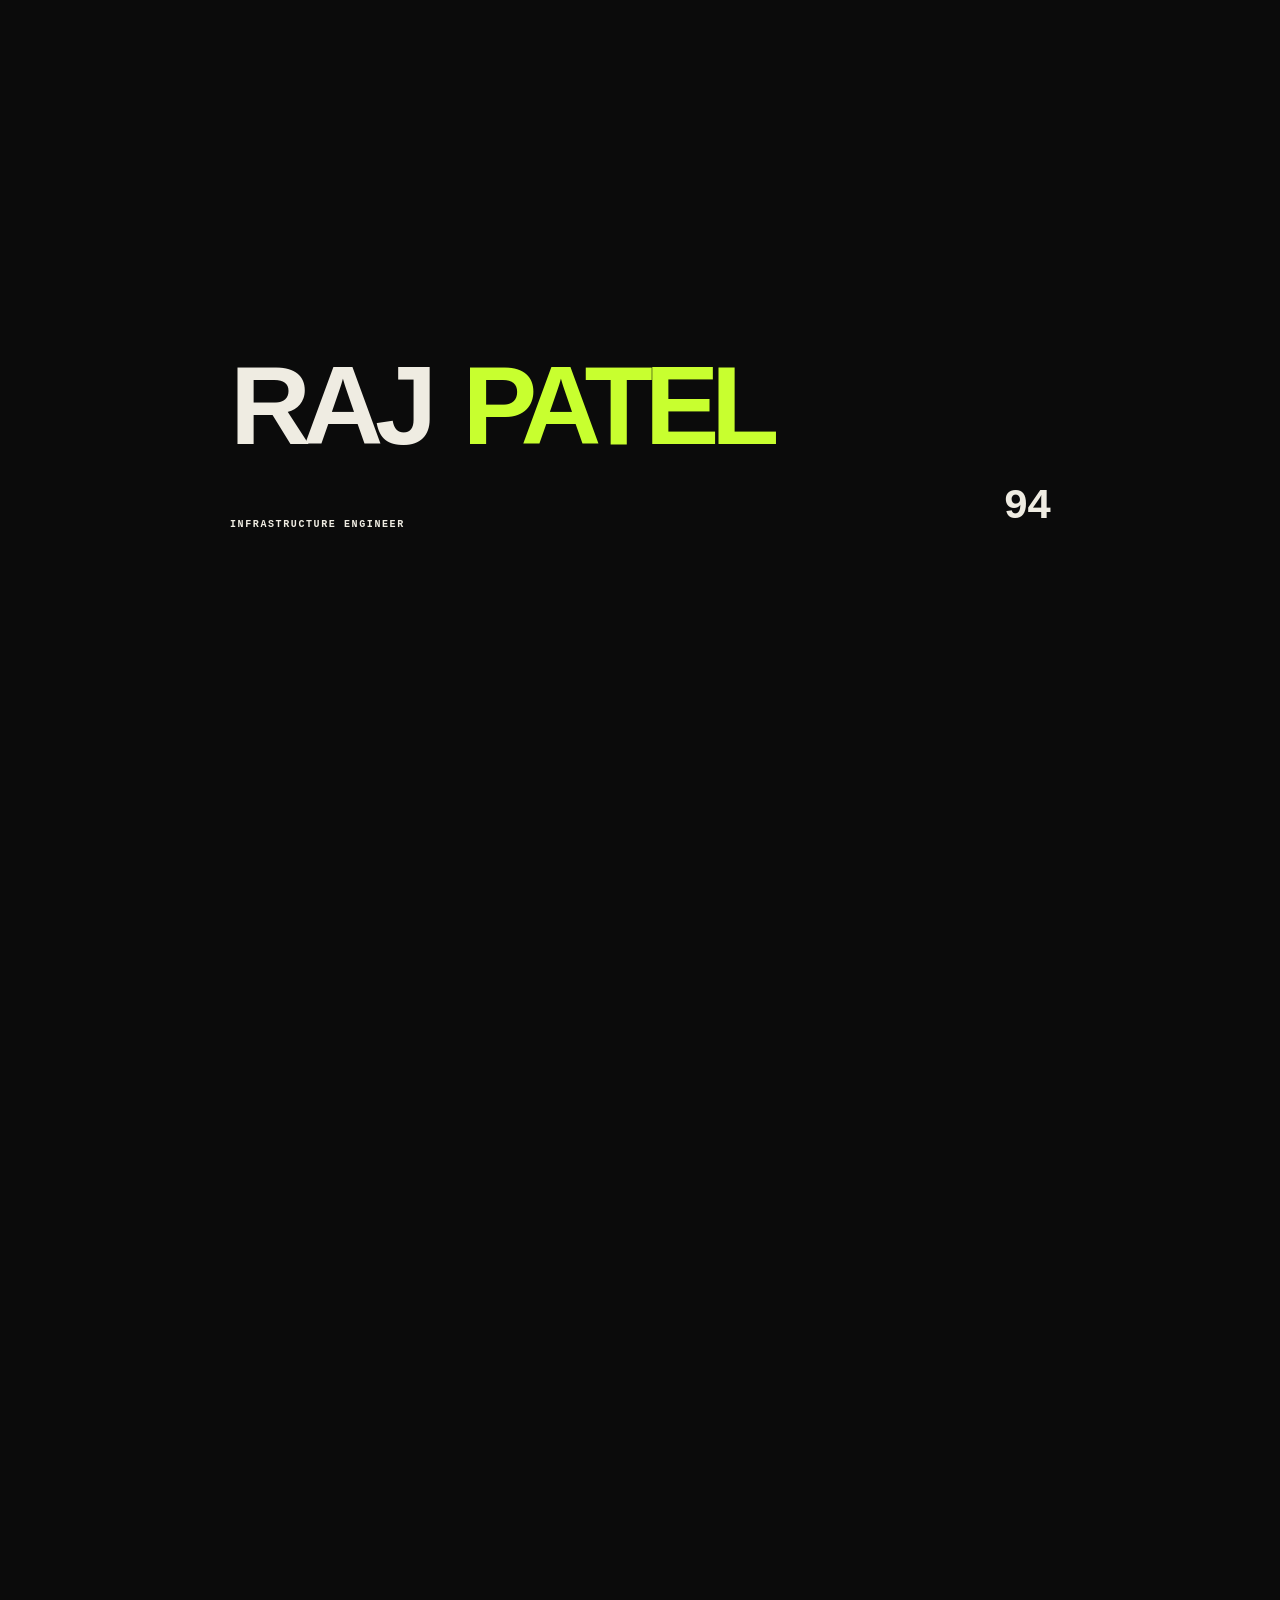
==== commit 791b981f: "Update index.html" ====
--- a/index.html
+++ b/index.html
@@ -19,19 +19,19 @@
 </head>
 <body>
 
-<div id="preloader" aria-hidden="true">
-  <div class="pre-inner">
-    <div class="pre-name"><span>RAJ</span><span>PATEL</span></div>
-    <div class="pre-meta"><span>INFRASTRUCTURE ENGINEER</span><span id="pre-count">00</span></div>
-    <div class="pre-bar"><i id="pre-fill"></i></div>
-  </div>
-</div>
-
-<div class="cursor" aria-hidden="true"><i></i><em>VIEW</em></div>
+<d id="preloader" aria-hidden="true">
+  <d class="pre-inner">
+    <d class="pre-name"><span>RAJ</span><span>PATEL</span></d>
+    <d class="pre-meta"><span>INFRASTRUCTURE ENGINEER</span><span id="pre-count">00</span></d>
+    <d class="pre-bar"><i id="pre-fill"></i></d>
+  </d>
+</d>
+
+<d class="cursor" aria-hidden="true"><i></i><em>VIEW</em></d>
 <a class="skip" href="#main">Skip to content</a>
 
 <header class="head">
-  <a class="mark" href="#top" aria-label="Raj Patel, back to top"><span class="mark-name">RAJ PATEL</span><span class="mark-code">/ IV</span></a>
+  <a class="mark" href="#top" aria-label="Raj Patel, back to top"><span class="mark-name">RAJ PATEL</span><span class="mark-code">/ </span></a>
   <p class="head-mid">INFRASTRUCTURE<br>&amp; CLOUD ENGINEER</p>
   <nav class="nav-desktop" aria-label="Primary">
     <a href="#work">WORK</a><a href="#about">ABOUT</a><a href="#stack">STACK</a><a href="#faq">FAQ</a><a href="#contact">CONTACT</a>
@@ -45,11 +45,11 @@
 <main id="main">
 
 <section class="hero" id="top">
-  <div class="hero-top">
+  <d class="hero-top">
     <span>LAKELAND, FLORIDA</span>
     <span class="hero-clock" id="clock">--:--</span>
-    <span>PORTFOLIO IV / 2026</span>
-  </div>
+    <span>PORTFOLIO  / 2026</span>
+  </d>
 
   <h1 class="hero-type" aria-label="Infrastructure engineer, cloud and automation">
     <span class="line-mask"><span>INFRA</span></span>
@@ -57,16 +57,16 @@
     <span class="line-mask"><span>ENGI<i>N</i>EER</span></span>
   </h1>
 
-  <div class="hero-foot">
+  <d class="hero-foot">
     <p class="hero-note" data-scramble>Windows &middot; Linux &middot; Azure &middot; Kubernetes &middot; Automation</p>
     <p class="hero-sub">I design, automate and operate infrastructure that keeps enterprise systems predictable — and quietly boring, which is the highest compliment in operations.</p>
     <a class="hero-cta" href="#work" data-cursor="scroll"><span>SELECTED WORK</span><i>&darr;</i></a>
-  </div>
-</section>
-
-<div class="strip" aria-hidden="true">
-  <div class="strip-run"><span>AVAILABLE FOR INFRASTRUCTURE WORK</span><i>&#9670;</i><span>CLOUD OPERATIONS</span><i>&#9670;</i><span>KUBERNETES</span><i>&#9670;</i><span>AUTOMATION</span><i>&#9670;</i><span>SECURITY HARDENING</span><i>&#9670;</i><span>AVAILABLE FOR INFRASTRUCTURE WORK</span><i>&#9670;</i><span>CLOUD OPERATIONS</span><i>&#9670;</i><span>KUBERNETES</span><i>&#9670;</i><span>AUTOMATION</span><i>&#9670;</i><span>SECURITY HARDENING</span><i>&#9670;</i></div>
-</div>
+  </d>
+</section>
+
+<d class="strip" aria-hidden="true">
+  <d class="strip-run"><span>AVAILABLE FOR INFRASTRUCTURE WORK</span><i>&#9670;</i><span>CLOUD OPERATIONS</span><i>&#9670;</i><span>KUBERNETES</span><i>&#9670;</i><span>AUTOMATION</span><i>&#9670;</i><span>SECURITY HARDENING</span><i>&#9670;</i><span>AVAILABLE FOR INFRASTRUCTURE WORK</span><i>&#9670;</i><span>CLOUD OPERATIONS</span><i>&#9670;</i><span>KUBERNETES</span><i>&#9670;</i><span>AUTOMATION</span><i>&#9670;</i><span>SECURITY HARDENING</span><i>&#9670;</i></d>
+</d>
 
 <section class="cipher" aria-hidden="true">
   <p class="cipher-line" data-decode="EVERY OUTAGE HAS A ROOT CAUSE. EVERY ROOT CAUSE HAS A FIX. EVERY FIX SHOULD BE AUTOMATED.">EVERY OUTAGE HAS A ROOT CAUSE. EVERY ROOT CAUSE HAS A FIX. EVERY FIX SHOULD BE AUTOMATED.</p>
@@ -75,14 +75,14 @@
 <section class="intro">
   <p class="tag reveal">01 &mdash; POSITION</p>
   <h2 class="intro-head reveal">I am an infrastructure engineer. Which means I don&rsquo;t chase tools &mdash; I chase <em>stability</em>, then automate my way back to it.</h2>
-  <div class="intro-grid">
-    <div class="reveal"><h3>WHAT I ACTUALLY DO</h3><p>Support enterprise Windows and cloud-hosted infrastructure, run incident response and change delivery, harden systems, and replace repetitive administration with automation that other engineers can read.</p></div>
-    <div class="reveal"><h3>HOW I WORK</h3><p>Follow the dependency chain instead of guessing. Validate before declaring victory. Write the runbook while the context is still fresh. Leave the environment more understandable than I found it.</p></div>
-  </div>
+  <d class="intro-grid">
+    <d class="reveal"><h3>WHAT I ACTUALLY DO</h3><p>Support enterprise Windows and cloud-hosted infrastructure, run incident response and change delery, harden systems, and replace repetite administration with automation that other engineers can read.</p></d>
+    <d class="reveal"><h3>HOW I WORK</h3><p>Follow the dependency chain instead of guessing. Validate before declaring victory. Write the runbook while the context is still fresh. Leave the environment more understandable than I found it.</p></d>
+  </d>
 </section>
 
 <section class="rules" aria-label="Operating principles">
-  <div class="rules-run">
+  <d class="rules-run">
     <span>Thou shalt not deploy on Friday without a rollback.</span><b>&sol;</b>
     <span>Thou shalt not name a server after a pet.</span><b>&sol;</b>
     <span>Thou shalt read the logs before the forum post.</span><b>&sol;</b>
@@ -95,16 +95,16 @@
     <span>Thou shalt not automate a process nobody understands.</span><b>&sol;</b>
     <span>Thou shalt test the restore, not the backup.</span><b>&sol;</b>
     <span>Thou shalt document it while you still remember it.</span><b>&sol;</b>
-  </div>
+  </d>
 </section>
 
 <section class="work" id="work">
-  <div class="work-head">
+  <d class="work-head">
     <p class="tag reveal">02 &mdash; SELECTED BUILDS 2021 &mdash; 2026</p>
     <h2 class="reveal">SELECTED<br><em>WORK</em></h2>
-  </div>
-
-  <div class="work-list">
+  </d>
+
+  <d class="work-list">
     <a class="row" href="https://github.com/iamraj-patel/shell-script/tree/main/kubernetes" target="_blank" rel="noopener noreferrer" data-cursor="view" style="--accent:#c8ff2f;--accent-ink:#0b0b0b">
       <span class="row-no">01</span>
       <h3 class="row-title"><span>Cluster Operations</span><span aria-hidden="true">Cluster Operations</span></h3>
@@ -139,85 +139,85 @@
       <span class="row-meta">GITHUB &middot; EVERYTHING ELSE</span>
       <span class="row-go" aria-hidden="true">&#8599;</span>
 </a>
-  </div>
+  </d>
 </section>
 
 <section class="about" id="about">
   <p class="tag reveal">03 &mdash; ABOUT</p>
-  <div class="about-wrap">
+  <d class="about-wrap">
     <h2 class="about-head reveal">Hi, I&rsquo;m Raj.</h2>
-    <div class="about-body">
+    <d class="about-body">
       <p class="lead reveal">Infrastructure Managed Services Senior Analyst and Windows Cloud Engineer, based in Lakeland, Florida.</p>
       <p class="reveal">I work across Windows Server, Linux, Azure, virtualization, security hardening, backup and disaster recovery. Outside of production I build Kubernetes clusters with kubeadm, containerd and Calico, mostly so that the first time I see a failure mode it isn&rsquo;t during an incident.</p>
       <p class="reveal">I like unglamorous engineering: clean automation, honest documentation, and changes that are easy to reverse.</p>
-      <div class="about-links reveal">
+      <d class="about-links reveal">
         <a href="https://github.com/iamraj-patel/" target="_blank" rel="noopener noreferrer" data-cursor="view">GITHUB &#8599;</a>
         <a href="https://linkedin.com/in/iamraj-patel" target="_blank" rel="noopener noreferrer" data-cursor="view">LINKEDIN &#8599;</a>
-      </div>
-    </div>
-  </div>
-
-  <div class="counts">
-    <article class="reveal"><b data-count="90" data-suffix="%">0%</b><span>less manual administrative effort</span></article>
+      </d>
+    </d>
+  </d>
+
+  <d class="counts">
+    <article class="reveal"><b data-count="90" data-suffix="%">0%</b><span>less manual administrate effort</span></article>
     <article class="reveal"><b data-count="35" data-suffix="%">0%</b><span>faster workstation deployment</span></article>
     <article class="reveal"><b data-count="40" data-suffix="%">0%</b><span>fewer vulnerabilities and less downtime</span></article>
     <article class="reveal"><b data-count="70" data-suffix="%">0%</b><span>faster application deployment</span></article>
-  </div>
+  </d>
 </section>
 
 <section class="stack" id="stack">
   <p class="tag reveal">04 &mdash; STACK</p>
   <h2 class="stack-head reveal">THE TOOLBOX</h2>
-  <div class="stack-list">
-    <details class="reveal" open><summary><span>01</span><b>CLOUD &amp; PLATFORMS</b><i aria-hidden="true"></i></summary><div><p>Microsoft Azure, AWS and Google Cloud Platform, cloud-hosted infrastructure and hybrid operations.</p><em>AZURE / AWS / GCP</em></div></details>
-    <details class="reveal"><summary><span>02</span><b>SYSTEMS</b><i aria-hidden="true"></i></summary><div><p>Windows Server, Active Directory, Group Policy, DNS, DHCP, Debian, Ubuntu, RHEL, Fedora and OpenSUSE.</p><em>WINDOWS / LINUX / DIRECTORY</em></div></details>
-    <details class="reveal"><summary><span>03</span><b>AUTOMATION</b><i aria-hidden="true"></i></summary><div><p>PowerShell, Bash, Python and Ansible for onboarding, patching, package management and operational validation.</p><em>POWERSHELL / BASH / PYTHON / ANSIBLE</em></div></details>
-    <details class="reveal"><summary><span>04</span><b>CONTAINERS</b><i aria-hidden="true"></i></summary><div><p>Kubernetes with kubeadm, containerd and Calico. Cluster lifecycle, certificates, networking, DNS and troubleshooting.</p><em>KUBERNETES / CONTAINERD / CALICO</em></div></details>
-    <details class="reveal"><summary><span>05</span><b>RESILIENCE &amp; SECURITY</b><i aria-hidden="true"></i></summary><div><p>VMware, Hyper-V, Proxmox, Veeam, CIS hardening, STIG compliance and vulnerability remediation.</p><em>VMWARE / HYPER-V / CIS / STIG</em></div></details>
-  </div>
+  <d class="stack-list">
+    <details class="reveal" open><summary><span>01</span><b>CLOUD &amp; PLATFORMS</b><i aria-hidden="true"></i></summary><d><p>Microsoft Azure, AWS and Google Cloud Platform, cloud-hosted infrastructure and hybrid operations.</p><em>AZURE / AWS / GCP</em></d></details>
+    <details class="reveal"><summary><span>02</span><b>SYSTEMS</b><i aria-hidden="true"></i></summary><d><p>Windows Server, Acte Directory, Group Policy, DNS, DHCP, Debian, Ubuntu, RHEL, Fedora and OpenSUSE.</p><em>WINDOWS / LINUX / DIRECTORY</em></d></details>
+    <details class="reveal"><summary><span>03</span><b>AUTOMATION</b><i aria-hidden="true"></i></summary><d><p>PowerShell, Bash, Python and Ansible for onboarding, patching, package management and operational validation.</p><em>POWERSHELL / BASH / PYTHON / ANSIBLE</em></d></details>
+    <details class="reveal"><summary><span>04</span><b>CONTAINERS</b><i aria-hidden="true"></i></summary><d><p>Kubernetes with kubeadm, containerd and Calico. Cluster lifecycle, certificates, networking, DNS and troubleshooting.</p><em>KUBERNETES / CONTAINERD / CALICO</em></d></details>
+    <details class="reveal"><summary><span>05</span><b>RESILIENCE &amp; SECURITY</b><i aria-hidden="true"></i></summary><d><p>VMware, Hyper-V, Proxmox, Veeam, CIS hardening, STIG compliance and vulnerability remediation.</p><em>VMWARE / HYPER-V / CIS / STIG</em></d></details>
+  </d>
 </section>
 
 <section class="career">
   <p class="tag reveal">05 &mdash; CAREER</p>
-  <div class="career-heading reveal"><h2>EXPERIENCE<br><em>THAT SHAPED THE WORK.</em></h2><p>Enterprise infrastructure roles across cloud operations, systems administration, automation, security, and virtualization.</p></div>
-  <div class="career-list">
+  <d class="career-heading reveal"><h2>EXPERIENCE<br><em>THAT SHAPED THE WORK.</em></h2><p>Enterprise infrastructure roles across cloud operations, systems administration, automation, security, and virtualization.</p></d>
+  <d class="career-list">
     <article class="reveal"><span>2025 &mdash; NOW</span><h3>ACCENTURE</h3><h4>Infrastructure Managed Services Senior Analyst / Windows Cloud Engineer</h4><p>Enterprise Windows and cloud infrastructure, incident response, change implementation, automation, security remediation and platform standardisation.</p></article>
     <article class="reveal"><span>2023 &mdash; 2024</span><h3>MOTIO BUSINESS TECHNOLOGY</h3><h4>IT Systems Administrator</h4><p>Standardised Windows imaging, PowerShell automation, VMware environments, Linux services, Ansible workflows, backup and recovery.</p></article>
     <article class="reveal"><span>2021 &mdash; 2023</span><h3>INTEGRATED BIOSCIENCE</h3><h4>System Administrator</h4><p>Windows and Linux services, Hyper-V migration and clustering, STIG hardening, patching, monitoring and operational scripting.</p></article>
-  </div>
+  </d>
 </section>
 
 <section class="faq" id="faq">
   <p class="tag reveal">06 &mdash; FAQ</p>
   <h2 class="faq-head reveal">QUESTIONS<br><em>I ACTUALLY GET</em></h2>
-  <div class="faq-list">
-    <details class="reveal"><summary><span>01.</span><b>Raj, are you a Windows guy or a Linux guy?</b><i aria-hidden="true"></i></summary><div><p>Both, and that&rsquo;s the point. Most environments are mixed, and the interesting failures happen exactly where the two meet.</p></div></details>
-    <details class="reveal"><summary><span>02.</span><b>Do you actually run Kubernetes at home?</b><i aria-hidden="true"></i></summary><div><p>Yes. kubeadm clusters with containerd and Calico, rebuilt often on purpose. Breaking a lab cluster is much cheaper than learning on production.</p></div></details>
-    <details class="reveal"><summary><span>03.</span><b>Why so much automation?</b><i aria-hidden="true"></i></summary><div><p>Because manual work does not scale, does not audit well, and never behaves the same way at 3am. Automation is documentation that executes.</p></div></details>
-    <details class="reveal"><summary><span>04.</span><b>What do you do when something breaks?</b><i aria-hidden="true"></i></summary><div><p>Reproduce, isolate, follow the dependency chain, fix the cause rather than the symptom, then write it down so the next person spends ten minutes instead of two hours.</p></div></details>
-    <details class="reveal"><summary><span>05.</span><b>Where is your r&eacute;sum&eacute; and phone number?</b><i aria-hidden="true"></i></summary><div><p>Deliberately not on this site. Email works perfectly well, and anything else can follow from there.</p></div></details>
-  </div>
+  <d class="faq-list">
+    <details class="reveal"><summary><span>01.</span><b>Raj, are you a Windows guy or a Linux guy?</b><i aria-hidden="true"></i></summary><d><p>Both, and that&rsquo;s the point. Most environments are mixed, and the interesting failures happen exactly where the two meet.</p></d></details>
+    <details class="reveal"><summary><span>02.</span><b>Do you actually run Kubernetes at home?</b><i aria-hidden="true"></i></summary><d><p>Yes. kubeadm clusters with containerd and Calico, rebuilt often on purpose. Breaking a lab cluster is much cheaper than learning on production.</p></d></details>
+    <details class="reveal"><summary><span>03.</span><b>Why so much automation?</b><i aria-hidden="true"></i></summary><d><p>Because manual work does not scale, does not audit well, and never behaves the same way at 3am. Automation is documentation that executes.</p></d></details>
+    <details class="reveal"><summary><span>04.</span><b>What do you do when something breaks?</b><i aria-hidden="true"></i></summary><d><p>Reproduce, isolate, follow the dependency chain, fix the cause rather than the symptom, then write it down so the next person spends ten minutes instead of two hours.</p></d></details>
+    <details class="reveal"><summary><span>05.</span><b>Where is your r&eacute;sum&eacute; and phone number?</b><i aria-hidden="true"></i></summary><d><p>Deliberately not on this site. Email works perfectly well, and anything else can follow from there.</p></d></details>
+  </d>
 </section>
 
 <section class="contact" id="contact">
   <p class="tag">07 &mdash; CONTACT</p>
-  <div class="contact-mid">
+  <d class="contact-mid">
     <h2 class="contact-head">YOU LIKE<br>WHAT YOU SEE?<br><em>LET&rsquo;S TALK.</em></h2>
     <a class="contact-mail" href="mailto:rajpatel2011998@gmail.com" data-cursor="view"><span>rajpatel2011998@gmail.com</span><i aria-hidden="true">&#8599;</i></a>
-  </div>
-  <div class="contact-foot">
+  </d>
+  <d class="contact-foot">
     <a href="https://github.com/iamraj-patel/" target="_blank" rel="noopener noreferrer" data-cursor="view">GITHUB</a>
     <a href="https://linkedin.com/in/iamraj-patel" target="_blank" rel="noopener noreferrer" data-cursor="view">LINKEDIN</a>
     <span>LAKELAND, FL</span>
     <span>&copy; <i id="year"></i> RAJ PATEL</span>
-  </div>
+  </d>
 </section>
 
 </main>
 
 <footer class="foot">
   <a href="#top" data-cursor="scroll">BACK TO TOP &uarr;</a>
-  <span>PORTFOLIO IV &mdash; STATIC, SELF-CONTAINED, GITHUB PAGES READY</span>
+  <span>PORTFOLIO &mdash; STATIC, SELF-CONTAINED</span>
 </footer>
 
 </body>
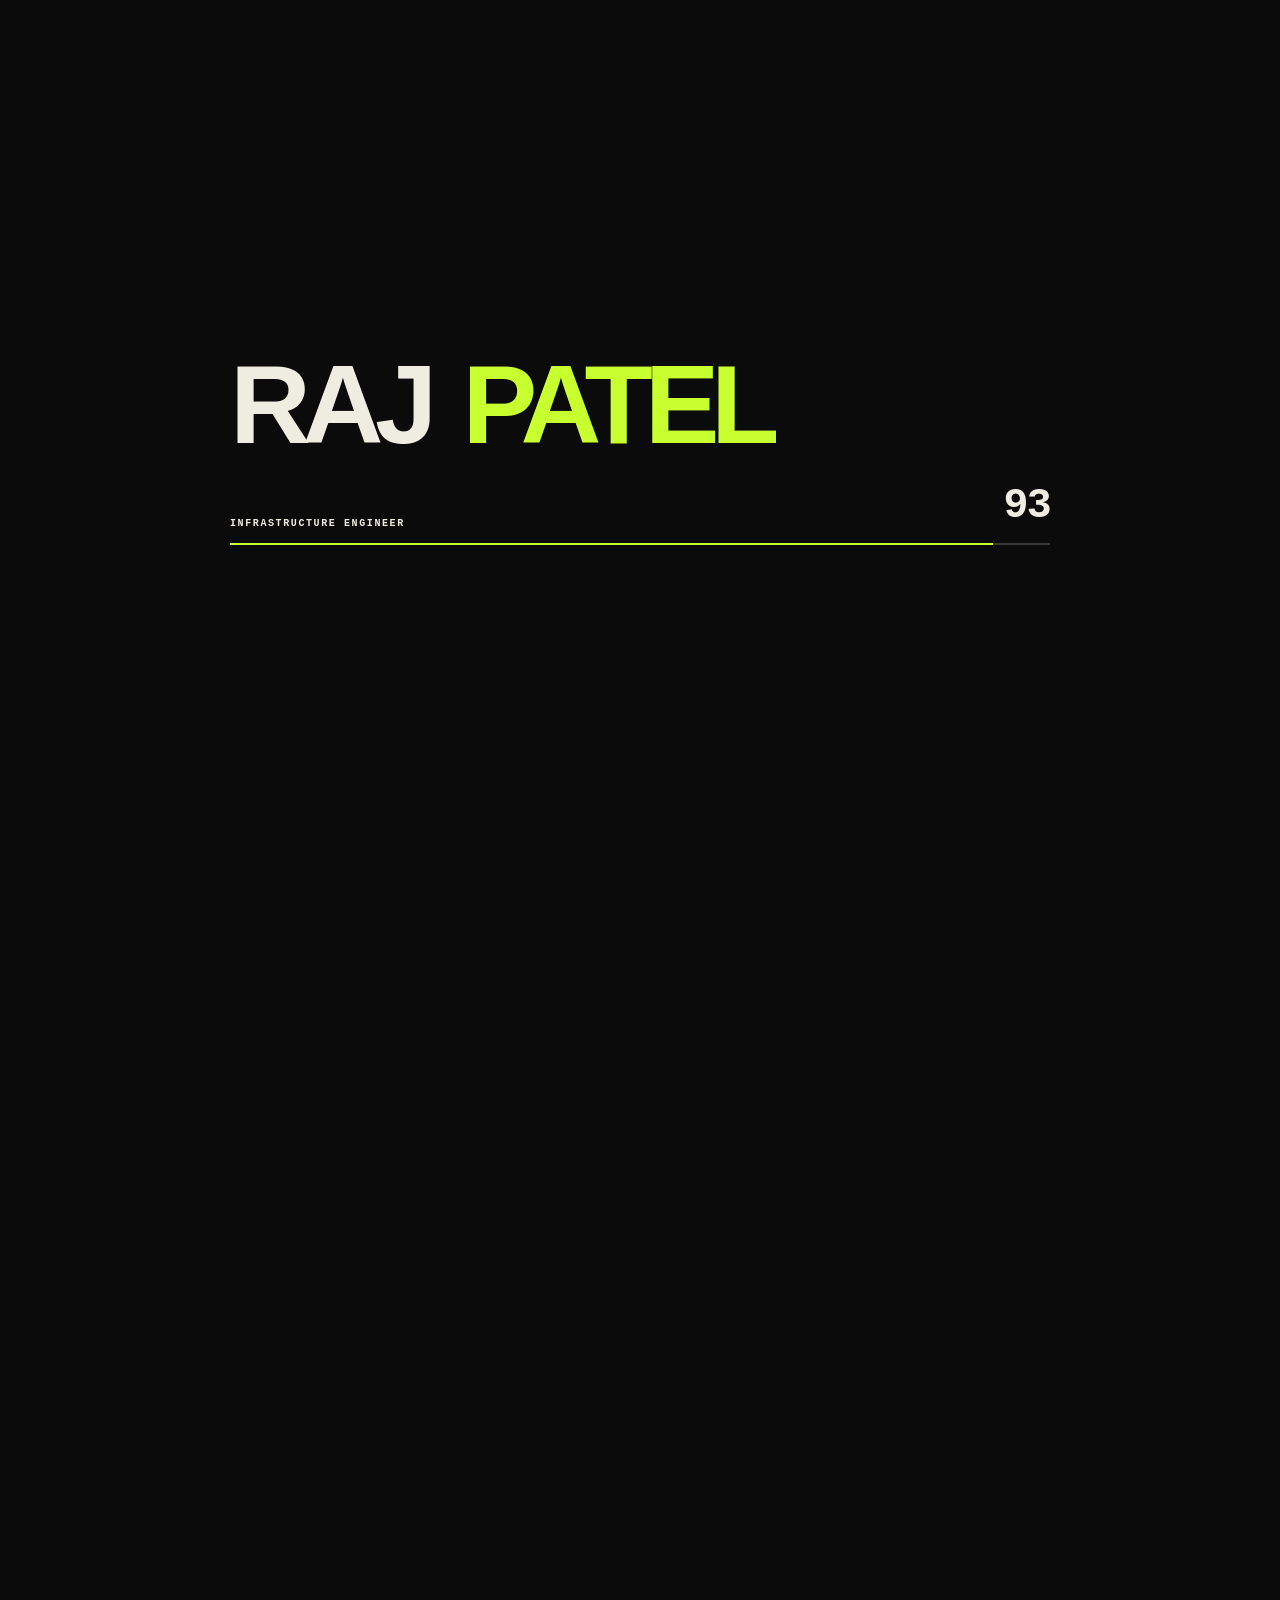
==== commit a7e836c1: "Add files via upload" ====
--- a/index.html
+++ b/index.html
@@ -19,19 +19,19 @@
 </head>
 <body>
 
-<d id="preloader" aria-hidden="true">
-  <d class="pre-inner">
-    <d class="pre-name"><span>RAJ</span><span>PATEL</span></d>
-    <d class="pre-meta"><span>INFRASTRUCTURE ENGINEER</span><span id="pre-count">00</span></d>
-    <d class="pre-bar"><i id="pre-fill"></i></d>
-  </d>
-</d>
-
-<d class="cursor" aria-hidden="true"><i></i><em>VIEW</em></d>
+<div id="preloader" aria-hidden="true">
+  <div class="pre-inner">
+    <div class="pre-name"><span>RAJ</span><span>PATEL</span></div>
+    <div class="pre-meta"><span>INFRASTRUCTURE ENGINEER</span><span id="pre-count">00</span></div>
+    <div class="pre-bar"><i id="pre-fill"></i></div>
+  </div>
+</div>
+
+<div class="cursor" aria-hidden="true"><i></i><em>VIEW</em></div>
 <a class="skip" href="#main">Skip to content</a>
 
 <header class="head">
-  <a class="mark" href="#top" aria-label="Raj Patel, back to top"><span class="mark-name">RAJ PATEL</span><span class="mark-code">/ </span></a>
+  <a class="mark" href="#top" aria-label="Raj Patel, back to top"><span class="mark-name">RAJ PATEL</span><span class="mark-code">/ IV</span></a>
   <p class="head-mid">INFRASTRUCTURE<br>&amp; CLOUD ENGINEER</p>
   <nav class="nav-desktop" aria-label="Primary">
     <a href="#work">WORK</a><a href="#about">ABOUT</a><a href="#stack">STACK</a><a href="#faq">FAQ</a><a href="#contact">CONTACT</a>
@@ -45,11 +45,11 @@
 <main id="main">
 
 <section class="hero" id="top">
-  <d class="hero-top">
+  <div class="hero-top">
     <span>LAKELAND, FLORIDA</span>
     <span class="hero-clock" id="clock">--:--</span>
-    <span>PORTFOLIO  / 2026</span>
-  </d>
+    <span>PORTFOLIO IV / 2026</span>
+  </div>
 
   <h1 class="hero-type" aria-label="Infrastructure engineer, cloud and automation">
     <span class="line-mask"><span>INFRA</span></span>
@@ -57,16 +57,16 @@
     <span class="line-mask"><span>ENGI<i>N</i>EER</span></span>
   </h1>
 
-  <d class="hero-foot">
+  <div class="hero-foot">
     <p class="hero-note" data-scramble>Windows &middot; Linux &middot; Azure &middot; Kubernetes &middot; Automation</p>
     <p class="hero-sub">I design, automate and operate infrastructure that keeps enterprise systems predictable — and quietly boring, which is the highest compliment in operations.</p>
     <a class="hero-cta" href="#work" data-cursor="scroll"><span>SELECTED WORK</span><i>&darr;</i></a>
-  </d>
-</section>
-
-<d class="strip" aria-hidden="true">
-  <d class="strip-run"><span>AVAILABLE FOR INFRASTRUCTURE WORK</span><i>&#9670;</i><span>CLOUD OPERATIONS</span><i>&#9670;</i><span>KUBERNETES</span><i>&#9670;</i><span>AUTOMATION</span><i>&#9670;</i><span>SECURITY HARDENING</span><i>&#9670;</i><span>AVAILABLE FOR INFRASTRUCTURE WORK</span><i>&#9670;</i><span>CLOUD OPERATIONS</span><i>&#9670;</i><span>KUBERNETES</span><i>&#9670;</i><span>AUTOMATION</span><i>&#9670;</i><span>SECURITY HARDENING</span><i>&#9670;</i></d>
-</d>
+  </div>
+</section>
+
+<div class="strip" aria-hidden="true">
+  <div class="strip-run"><span>AVAILABLE FOR INFRASTRUCTURE WORK</span><i>&#9670;</i><span>CLOUD OPERATIONS</span><i>&#9670;</i><span>KUBERNETES</span><i>&#9670;</i><span>AUTOMATION</span><i>&#9670;</i><span>SECURITY HARDENING</span><i>&#9670;</i><span>AVAILABLE FOR INFRASTRUCTURE WORK</span><i>&#9670;</i><span>CLOUD OPERATIONS</span><i>&#9670;</i><span>KUBERNETES</span><i>&#9670;</i><span>AUTOMATION</span><i>&#9670;</i><span>SECURITY HARDENING</span><i>&#9670;</i></div>
+</div>
 
 <section class="cipher" aria-hidden="true">
   <p class="cipher-line" data-decode="EVERY OUTAGE HAS A ROOT CAUSE. EVERY ROOT CAUSE HAS A FIX. EVERY FIX SHOULD BE AUTOMATED.">EVERY OUTAGE HAS A ROOT CAUSE. EVERY ROOT CAUSE HAS A FIX. EVERY FIX SHOULD BE AUTOMATED.</p>
@@ -75,14 +75,14 @@
 <section class="intro">
   <p class="tag reveal">01 &mdash; POSITION</p>
   <h2 class="intro-head reveal">I am an infrastructure engineer. Which means I don&rsquo;t chase tools &mdash; I chase <em>stability</em>, then automate my way back to it.</h2>
-  <d class="intro-grid">
-    <d class="reveal"><h3>WHAT I ACTUALLY DO</h3><p>Support enterprise Windows and cloud-hosted infrastructure, run incident response and change delery, harden systems, and replace repetite administration with automation that other engineers can read.</p></d>
-    <d class="reveal"><h3>HOW I WORK</h3><p>Follow the dependency chain instead of guessing. Validate before declaring victory. Write the runbook while the context is still fresh. Leave the environment more understandable than I found it.</p></d>
-  </d>
+  <div class="intro-grid">
+    <div class="reveal"><h3>WHAT I ACTUALLY DO</h3><p>Support enterprise Windows and cloud-hosted infrastructure, run incident response and change delivery, harden systems, and replace repetitive administration with automation that other engineers can read.</p></div>
+    <div class="reveal"><h3>HOW I WORK</h3><p>Follow the dependency chain instead of guessing. Validate before declaring victory. Write the runbook while the context is still fresh. Leave the environment more understandable than I found it.</p></div>
+  </div>
 </section>
 
 <section class="rules" aria-label="Operating principles">
-  <d class="rules-run">
+  <div class="rules-run">
     <span>Thou shalt not deploy on Friday without a rollback.</span><b>&sol;</b>
     <span>Thou shalt not name a server after a pet.</span><b>&sol;</b>
     <span>Thou shalt read the logs before the forum post.</span><b>&sol;</b>
@@ -95,16 +95,16 @@
     <span>Thou shalt not automate a process nobody understands.</span><b>&sol;</b>
     <span>Thou shalt test the restore, not the backup.</span><b>&sol;</b>
     <span>Thou shalt document it while you still remember it.</span><b>&sol;</b>
-  </d>
+  </div>
 </section>
 
 <section class="work" id="work">
-  <d class="work-head">
+  <div class="work-head">
     <p class="tag reveal">02 &mdash; SELECTED BUILDS 2021 &mdash; 2026</p>
     <h2 class="reveal">SELECTED<br><em>WORK</em></h2>
-  </d>
-
-  <d class="work-list">
+  </div>
+
+  <div class="work-list">
     <a class="row" href="https://github.com/iamraj-patel/shell-script/tree/main/kubernetes" target="_blank" rel="noopener noreferrer" data-cursor="view" style="--accent:#c8ff2f;--accent-ink:#0b0b0b">
       <span class="row-no">01</span>
       <h3 class="row-title"><span>Cluster Operations</span><span aria-hidden="true">Cluster Operations</span></h3>
@@ -139,85 +139,85 @@
       <span class="row-meta">GITHUB &middot; EVERYTHING ELSE</span>
       <span class="row-go" aria-hidden="true">&#8599;</span>
 </a>
-  </d>
+  </div>
 </section>
 
 <section class="about" id="about">
   <p class="tag reveal">03 &mdash; ABOUT</p>
-  <d class="about-wrap">
+  <div class="about-wrap">
     <h2 class="about-head reveal">Hi, I&rsquo;m Raj.</h2>
-    <d class="about-body">
+    <div class="about-body">
       <p class="lead reveal">Infrastructure Managed Services Senior Analyst and Windows Cloud Engineer, based in Lakeland, Florida.</p>
       <p class="reveal">I work across Windows Server, Linux, Azure, virtualization, security hardening, backup and disaster recovery. Outside of production I build Kubernetes clusters with kubeadm, containerd and Calico, mostly so that the first time I see a failure mode it isn&rsquo;t during an incident.</p>
       <p class="reveal">I like unglamorous engineering: clean automation, honest documentation, and changes that are easy to reverse.</p>
-      <d class="about-links reveal">
+      <div class="about-links reveal">
         <a href="https://github.com/iamraj-patel/" target="_blank" rel="noopener noreferrer" data-cursor="view">GITHUB &#8599;</a>
         <a href="https://linkedin.com/in/iamraj-patel" target="_blank" rel="noopener noreferrer" data-cursor="view">LINKEDIN &#8599;</a>
-      </d>
-    </d>
-  </d>
-
-  <d class="counts">
-    <article class="reveal"><b data-count="90" data-suffix="%">0%</b><span>less manual administrate effort</span></article>
+      </div>
+    </div>
+  </div>
+
+  <div class="counts">
+    <article class="reveal"><b data-count="90" data-suffix="%">0%</b><span>less manual administrative effort</span></article>
     <article class="reveal"><b data-count="35" data-suffix="%">0%</b><span>faster workstation deployment</span></article>
     <article class="reveal"><b data-count="40" data-suffix="%">0%</b><span>fewer vulnerabilities and less downtime</span></article>
     <article class="reveal"><b data-count="70" data-suffix="%">0%</b><span>faster application deployment</span></article>
-  </d>
+  </div>
 </section>
 
 <section class="stack" id="stack">
   <p class="tag reveal">04 &mdash; STACK</p>
   <h2 class="stack-head reveal">THE TOOLBOX</h2>
-  <d class="stack-list">
-    <details class="reveal" open><summary><span>01</span><b>CLOUD &amp; PLATFORMS</b><i aria-hidden="true"></i></summary><d><p>Microsoft Azure, AWS and Google Cloud Platform, cloud-hosted infrastructure and hybrid operations.</p><em>AZURE / AWS / GCP</em></d></details>
-    <details class="reveal"><summary><span>02</span><b>SYSTEMS</b><i aria-hidden="true"></i></summary><d><p>Windows Server, Acte Directory, Group Policy, DNS, DHCP, Debian, Ubuntu, RHEL, Fedora and OpenSUSE.</p><em>WINDOWS / LINUX / DIRECTORY</em></d></details>
-    <details class="reveal"><summary><span>03</span><b>AUTOMATION</b><i aria-hidden="true"></i></summary><d><p>PowerShell, Bash, Python and Ansible for onboarding, patching, package management and operational validation.</p><em>POWERSHELL / BASH / PYTHON / ANSIBLE</em></d></details>
-    <details class="reveal"><summary><span>04</span><b>CONTAINERS</b><i aria-hidden="true"></i></summary><d><p>Kubernetes with kubeadm, containerd and Calico. Cluster lifecycle, certificates, networking, DNS and troubleshooting.</p><em>KUBERNETES / CONTAINERD / CALICO</em></d></details>
-    <details class="reveal"><summary><span>05</span><b>RESILIENCE &amp; SECURITY</b><i aria-hidden="true"></i></summary><d><p>VMware, Hyper-V, Proxmox, Veeam, CIS hardening, STIG compliance and vulnerability remediation.</p><em>VMWARE / HYPER-V / CIS / STIG</em></d></details>
-  </d>
+  <div class="stack-list">
+    <details class="reveal" open><summary><span>01</span><b>CLOUD &amp; PLATFORMS</b><i aria-hidden="true"></i></summary><div><p>Microsoft Azure, AWS and Google Cloud Platform, cloud-hosted infrastructure and hybrid operations.</p><em>AZURE / AWS / GCP</em></div></details>
+    <details class="reveal"><summary><span>02</span><b>SYSTEMS</b><i aria-hidden="true"></i></summary><div><p>Windows Server, Active Directory, Group Policy, DNS, DHCP, Debian, Ubuntu, RHEL, Fedora and OpenSUSE.</p><em>WINDOWS / LINUX / DIRECTORY</em></div></details>
+    <details class="reveal"><summary><span>03</span><b>AUTOMATION</b><i aria-hidden="true"></i></summary><div><p>PowerShell, Bash, Python and Ansible for onboarding, patching, package management and operational validation.</p><em>POWERSHELL / BASH / PYTHON / ANSIBLE</em></div></details>
+    <details class="reveal"><summary><span>04</span><b>CONTAINERS</b><i aria-hidden="true"></i></summary><div><p>Kubernetes with kubeadm, containerd and Calico. Cluster lifecycle, certificates, networking, DNS and troubleshooting.</p><em>KUBERNETES / CONTAINERD / CALICO</em></div></details>
+    <details class="reveal"><summary><span>05</span><b>RESILIENCE &amp; SECURITY</b><i aria-hidden="true"></i></summary><div><p>VMware, Hyper-V, Proxmox, Veeam, CIS hardening, STIG compliance and vulnerability remediation.</p><em>VMWARE / HYPER-V / CIS / STIG</em></div></details>
+  </div>
 </section>
 
 <section class="career">
   <p class="tag reveal">05 &mdash; CAREER</p>
-  <d class="career-heading reveal"><h2>EXPERIENCE<br><em>THAT SHAPED THE WORK.</em></h2><p>Enterprise infrastructure roles across cloud operations, systems administration, automation, security, and virtualization.</p></d>
-  <d class="career-list">
+  <div class="career-heading reveal"><h2>EXPERIENCE<br><em>THAT SHAPED THE WORK.</em></h2><p>Enterprise infrastructure roles across cloud operations, systems administration, automation, security, and virtualization.</p></div>
+  <div class="career-list">
     <article class="reveal"><span>2025 &mdash; NOW</span><h3>ACCENTURE</h3><h4>Infrastructure Managed Services Senior Analyst / Windows Cloud Engineer</h4><p>Enterprise Windows and cloud infrastructure, incident response, change implementation, automation, security remediation and platform standardisation.</p></article>
     <article class="reveal"><span>2023 &mdash; 2024</span><h3>MOTIO BUSINESS TECHNOLOGY</h3><h4>IT Systems Administrator</h4><p>Standardised Windows imaging, PowerShell automation, VMware environments, Linux services, Ansible workflows, backup and recovery.</p></article>
     <article class="reveal"><span>2021 &mdash; 2023</span><h3>INTEGRATED BIOSCIENCE</h3><h4>System Administrator</h4><p>Windows and Linux services, Hyper-V migration and clustering, STIG hardening, patching, monitoring and operational scripting.</p></article>
-  </d>
+  </div>
 </section>
 
 <section class="faq" id="faq">
   <p class="tag reveal">06 &mdash; FAQ</p>
   <h2 class="faq-head reveal">QUESTIONS<br><em>I ACTUALLY GET</em></h2>
-  <d class="faq-list">
-    <details class="reveal"><summary><span>01.</span><b>Raj, are you a Windows guy or a Linux guy?</b><i aria-hidden="true"></i></summary><d><p>Both, and that&rsquo;s the point. Most environments are mixed, and the interesting failures happen exactly where the two meet.</p></d></details>
-    <details class="reveal"><summary><span>02.</span><b>Do you actually run Kubernetes at home?</b><i aria-hidden="true"></i></summary><d><p>Yes. kubeadm clusters with containerd and Calico, rebuilt often on purpose. Breaking a lab cluster is much cheaper than learning on production.</p></d></details>
-    <details class="reveal"><summary><span>03.</span><b>Why so much automation?</b><i aria-hidden="true"></i></summary><d><p>Because manual work does not scale, does not audit well, and never behaves the same way at 3am. Automation is documentation that executes.</p></d></details>
-    <details class="reveal"><summary><span>04.</span><b>What do you do when something breaks?</b><i aria-hidden="true"></i></summary><d><p>Reproduce, isolate, follow the dependency chain, fix the cause rather than the symptom, then write it down so the next person spends ten minutes instead of two hours.</p></d></details>
-    <details class="reveal"><summary><span>05.</span><b>Where is your r&eacute;sum&eacute; and phone number?</b><i aria-hidden="true"></i></summary><d><p>Deliberately not on this site. Email works perfectly well, and anything else can follow from there.</p></d></details>
-  </d>
+  <div class="faq-list">
+    <details class="reveal"><summary><span>01.</span><b>Raj, are you a Windows guy or a Linux guy?</b><i aria-hidden="true"></i></summary><div><p>Both, and that&rsquo;s the point. Most environments are mixed, and the interesting failures happen exactly where the two meet.</p></div></details>
+    <details class="reveal"><summary><span>02.</span><b>Do you actually run Kubernetes at home?</b><i aria-hidden="true"></i></summary><div><p>Yes. kubeadm clusters with containerd and Calico, rebuilt often on purpose. Breaking a lab cluster is much cheaper than learning on production.</p></div></details>
+    <details class="reveal"><summary><span>03.</span><b>Why so much automation?</b><i aria-hidden="true"></i></summary><div><p>Because manual work does not scale, does not audit well, and never behaves the same way at 3am. Automation is documentation that executes.</p></div></details>
+    <details class="reveal"><summary><span>04.</span><b>What do you do when something breaks?</b><i aria-hidden="true"></i></summary><div><p>Reproduce, isolate, follow the dependency chain, fix the cause rather than the symptom, then write it down so the next person spends ten minutes instead of two hours.</p></div></details>
+    <details class="reveal"><summary><span>05.</span><b>Where is your r&eacute;sum&eacute; and phone number?</b><i aria-hidden="true"></i></summary><div><p>Deliberately not on this site. Email works perfectly well, and anything else can follow from there.</p></div></details>
+  </div>
 </section>
 
 <section class="contact" id="contact">
   <p class="tag">07 &mdash; CONTACT</p>
-  <d class="contact-mid">
+  <div class="contact-mid">
     <h2 class="contact-head">YOU LIKE<br>WHAT YOU SEE?<br><em>LET&rsquo;S TALK.</em></h2>
     <a class="contact-mail" href="mailto:rajpatel2011998@gmail.com" data-cursor="view"><span>rajpatel2011998@gmail.com</span><i aria-hidden="true">&#8599;</i></a>
-  </d>
-  <d class="contact-foot">
+  </div>
+  <div class="contact-foot">
     <a href="https://github.com/iamraj-patel/" target="_blank" rel="noopener noreferrer" data-cursor="view">GITHUB</a>
     <a href="https://linkedin.com/in/iamraj-patel" target="_blank" rel="noopener noreferrer" data-cursor="view">LINKEDIN</a>
     <span>LAKELAND, FL</span>
     <span>&copy; <i id="year"></i> RAJ PATEL</span>
-  </d>
+  </div>
 </section>
 
 </main>
 
 <footer class="foot">
   <a href="#top" data-cursor="scroll">BACK TO TOP &uarr;</a>
-  <span>PORTFOLIO &mdash; STATIC, SELF-CONTAINED</span>
+  <span>PORTFOLIO IV &mdash; STATIC, SELF-CONTAINED, GITHUB PAGES READY</span>
 </footer>
 
 </body>
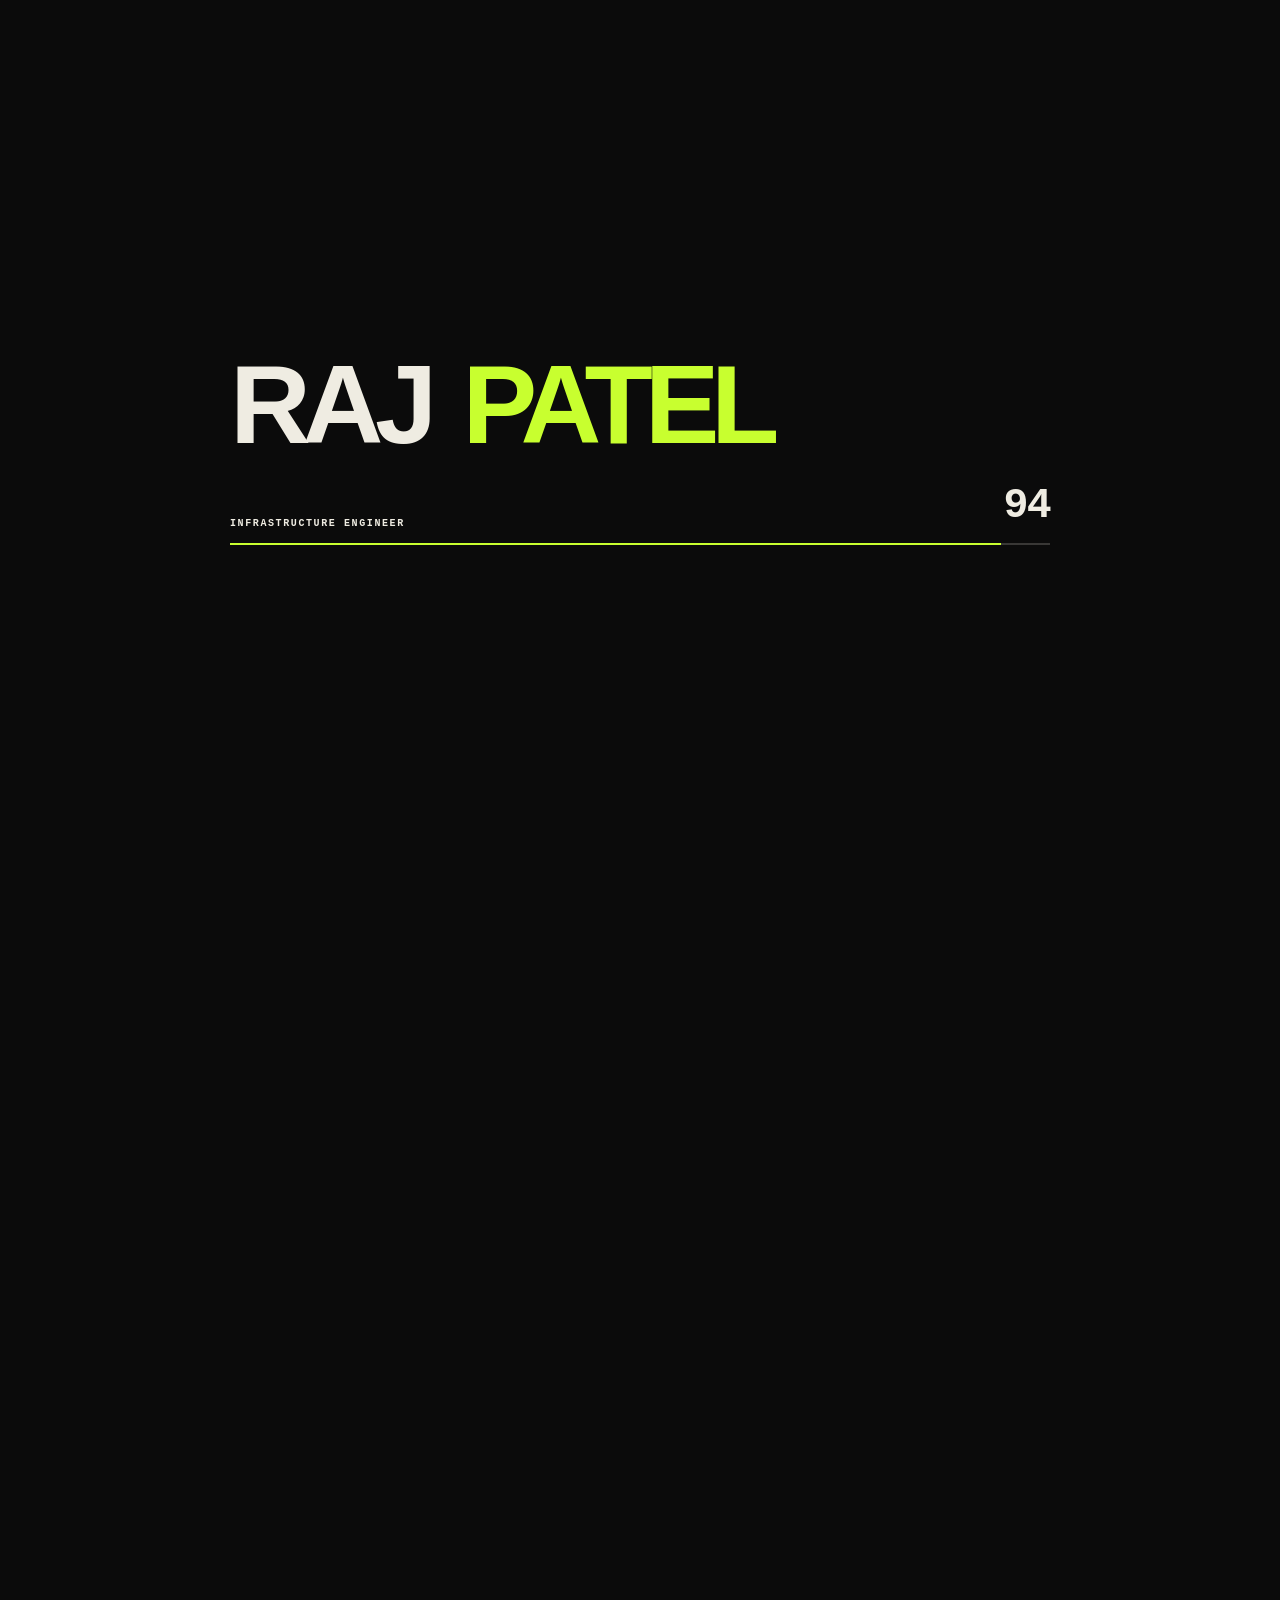
==== commit 021656e6: "Update index.html" ====
--- a/index.html
+++ b/index.html
@@ -31,7 +31,7 @@
 <a class="skip" href="#main">Skip to content</a>
 
 <header class="head">
-  <a class="mark" href="#top" aria-label="Raj Patel, back to top"><span class="mark-name">RAJ PATEL</span><span class="mark-code">/ IV</span></a>
+  <a class="mark" href="#top" aria-label="Raj Patel, back to top"><span class="mark-name">RAJ PATEL</span><span class="mark-code"></span></a>
   <p class="head-mid">INFRASTRUCTURE<br>&amp; CLOUD ENGINEER</p>
   <nav class="nav-desktop" aria-label="Primary">
     <a href="#work">WORK</a><a href="#about">ABOUT</a><a href="#stack">STACK</a><a href="#faq">FAQ</a><a href="#contact">CONTACT</a>
@@ -48,7 +48,7 @@
   <div class="hero-top">
     <span>LAKELAND, FLORIDA</span>
     <span class="hero-clock" id="clock">--:--</span>
-    <span>PORTFOLIO IV / 2026</span>
+    <span>PORTFOLIO</span>
   </div>
 
   <h1 class="hero-type" aria-label="Infrastructure engineer, cloud and automation">
@@ -217,7 +217,7 @@
 
 <footer class="foot">
   <a href="#top" data-cursor="scroll">BACK TO TOP &uarr;</a>
-  <span>PORTFOLIO IV &mdash; STATIC, SELF-CONTAINED, GITHUB PAGES READY</span>
+  <span>PORTFOLIO &mdash; STATIC, SELF-CONTAINED</span>
 </footer>
 
 </body>
